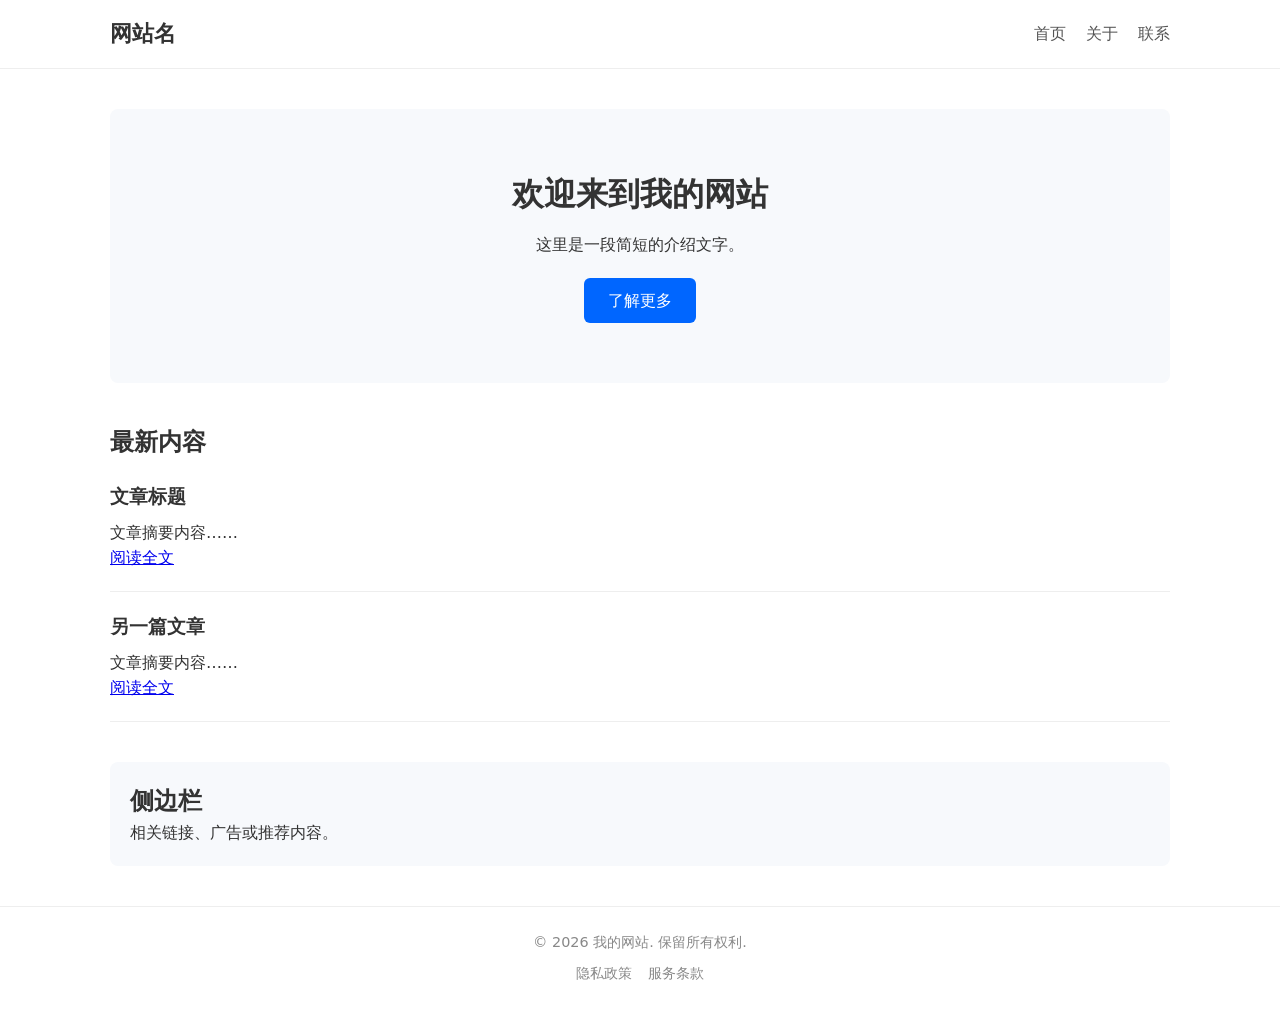
==== index.html @ 9888c888 "Frame Built" ====
<!DOCTYPE html>
<html lang="zh-CN">
<head>
  <meta charset="UTF-8">
  <meta name="viewport" content="width=device-width, initial-scale=1.0">
  <meta name="description" content="页面描述，利于 SEO">
  <title>页面标题</title>

  <link rel="icon" href="favicon.ico">
  <link rel="stylesheet" href="css/style.css">
</head>
<body>

  <!-- 页头 -->
  <header class="site-header">
    <div class="container">
      <a href="/" class="logo">网站名</a>

      <nav class="site-nav" aria-label="主导航">
        <ul>
          <li><a href="/">首页</a></li>
          <li><a href="/about.html">关于</a></li>
          <li><a href="/contact.html">联系</a></li>
        </ul>
      </nav>
    </div>
  </header>

  <!-- 主体内容 -->
  <main class="site-main">
    <div class="container">

      <section class="hero">
        <h1>欢迎来到我的网站</h1>
        <p>这里是一段简短的介绍文字。</p>
        <a href="/about.html" class="btn">了解更多</a>
      </section>

      <section class="content">
        <h2>最新内容</h2>

        <article class="post">
          <h3>文章标题</h3>
          <p>文章摘要内容……</p>
          <a href="/post.html">阅读全文</a>
        </article>

        <article class="post">
          <h3>另一篇文章</h3>
          <p>文章摘要内容……</p>
          <a href="/post.html">阅读全文</a>
        </article>
      </section>

      <aside class="sidebar">
        <h2>侧边栏</h2>
        <p>相关链接、广告或推荐内容。</p>
      </aside>

    </div>
  </main>

  <!-- 页脚 -->
  <footer class="site-footer">
    <div class="container">
      <p>&copy; 2026 我的网站. 保留所有权利.</p>
      <nav aria-label="页脚导航">
        <a href="/privacy.html">隐私政策</a>
        <a href="/terms.html">服务条款</a>
      </nav>
    </div>
  </footer>

  <script src="js/main.js" defer></script>
</body>
</html>
---- css/style.css ----
/* css/style.css */
*,
*::before,
*::after {
  box-sizing: border-box;
  margin: 0;
  padding: 0;
}

body {
  font-family: system-ui, -apple-system, "Segoe UI", "Microsoft YaHei", sans-serif;
  line-height: 1.6;
  color: #333;
  background: #fff;
}

.container {
  max-width: 1100px;
  margin: 0 auto;
  padding: 0 20px;
}

/* 页头 */
.site-header {
  border-bottom: 1px solid #eee;
  padding: 16px 0;
}

.site-header .container {
  display: flex;
  align-items: center;
  justify-content: space-between;
}

.logo {
  font-size: 1.4rem;
  font-weight: bold;
  text-decoration: none;
  color: #333;
}

.site-nav ul {
  display: flex;
  gap: 20px;
  list-style: none;
}

.site-nav a {
  text-decoration: none;
  color: #555;
}

.site-nav a:hover {
  color: #0066ff;
}

/* 主体 */
.site-main {
  padding: 40px 0;
}

.hero {
  text-align: center;
  padding: 60px 20px;
  background: #f7f9fc;
  border-radius: 8px;
  margin-bottom: 40px;
}

.hero h1 {
  font-size: 2rem;
  margin-bottom: 12px;
}

.btn {
  display: inline-block;
  margin-top: 20px;
  padding: 10px 24px;
  background: #0066ff;
  color: #fff;
  text-decoration: none;
  border-radius: 6px;
}

.btn:hover {
  background: #0052cc;
}

/* 内容区 */
.content {
  margin-bottom: 40px;
}

.post {
  padding: 20px 0;
  border-bottom: 1px solid #eee;
}

.post h3 {
  margin-bottom: 8px;
}

.sidebar {
  padding: 20px;
  background: #f7f9fc;
  border-radius: 8px;
}

/* 页脚 */
.site-footer {
  border-top: 1px solid #eee;
  padding: 24px 0;
  text-align: center;
  color: #888;
  font-size: 0.9rem;
}

.site-footer nav {
  margin-top: 8px;
  display: flex;
  justify-content: center;
  gap: 16px;
}

.site-footer a {
  color: #888;
  text-decoration: none;
}

@media (max-width: 768px) {
  .site-header .container {
    flex-direction: column;
    gap: 12px;
  }
}
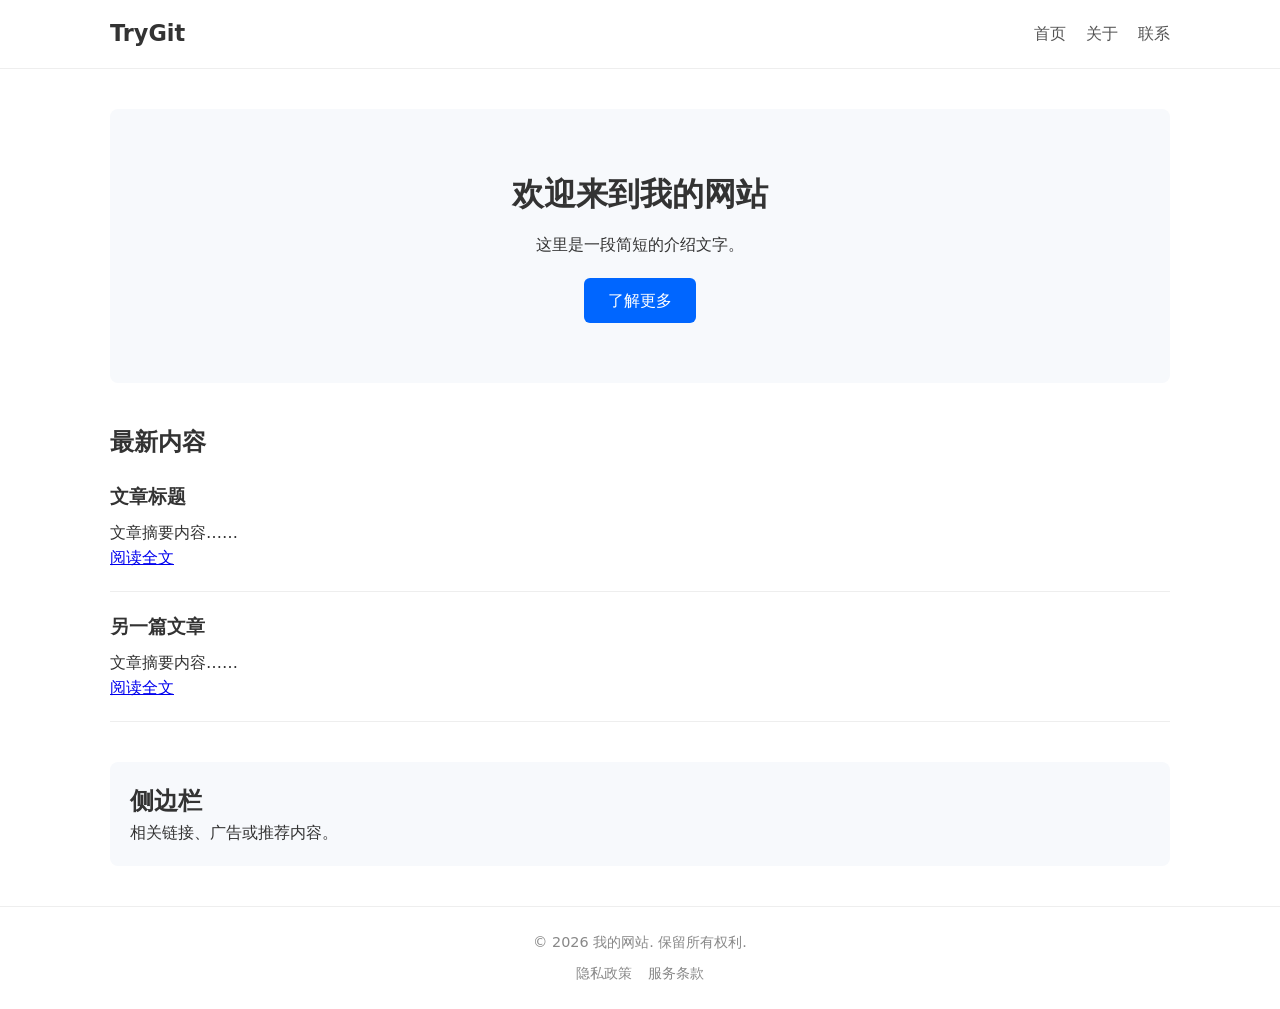
==== commit 62e639b0: "Fix: Replace the website name" ====
--- a/index.html
+++ b/index.html
@@ -4,7 +4,7 @@
   <meta charset="UTF-8">
   <meta name="viewport" content="width=device-width, initial-scale=1.0">
   <meta name="description" content="页面描述，利于 SEO">
-  <title>页面标题</title>
+  <title>TryGit</title>
 
   <link rel="icon" href="favicon.ico">
   <link rel="stylesheet" href="css/style.css">
@@ -14,7 +14,7 @@
   <!-- 页头 -->
   <header class="site-header">
     <div class="container">
-      <a href="/" class="logo">网站名</a>
+      <a href="/" class="logo">TryGit</a>
 
       <nav class="site-nav" aria-label="主导航">
         <ul>
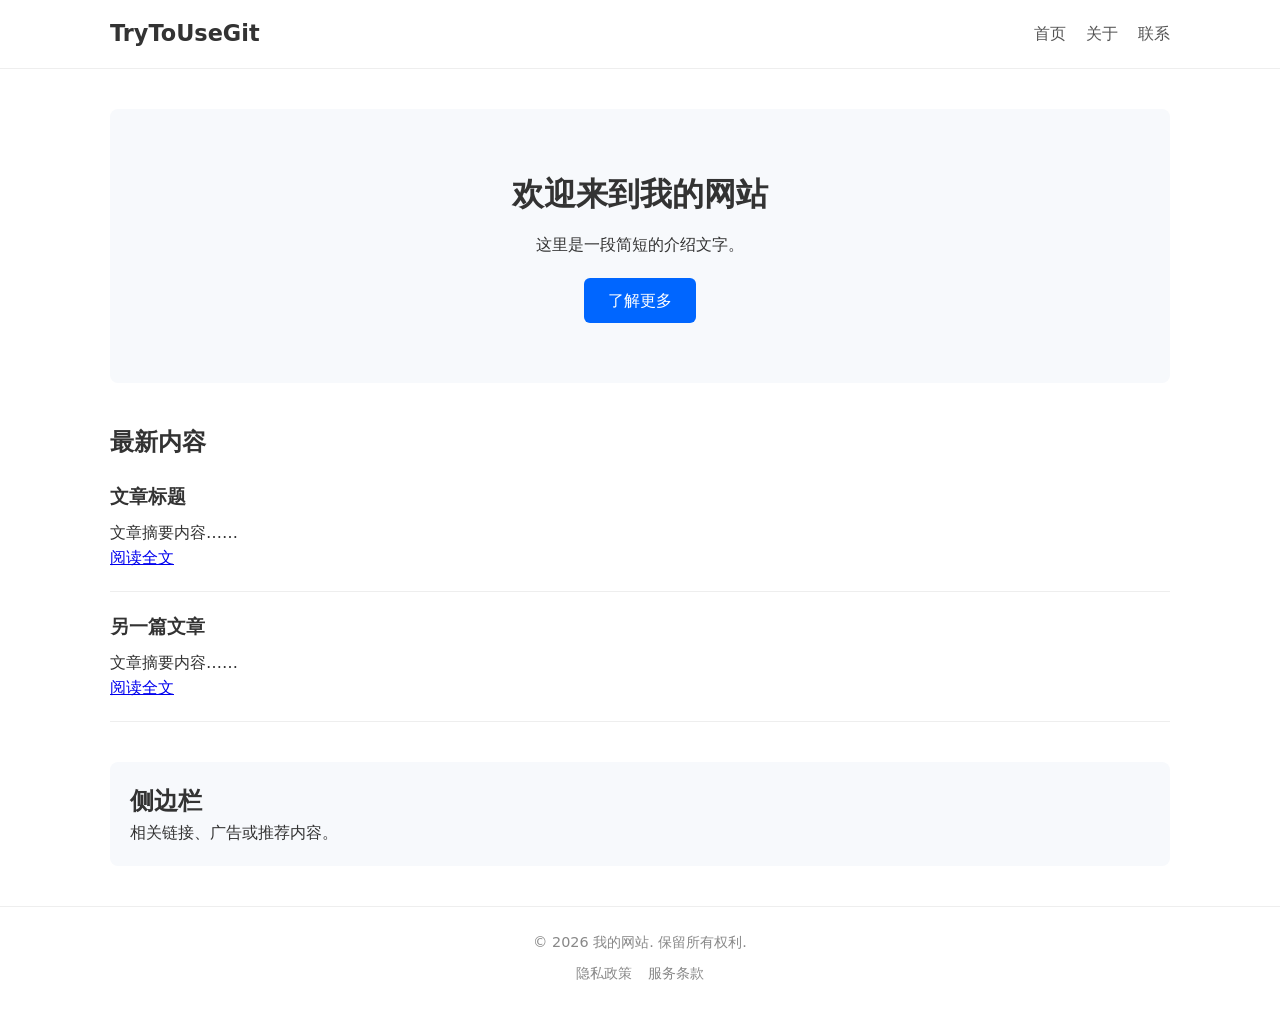
==== commit 1620b377: "Fix: A new website name(TryToUseGit)" ====
--- a/index.html
+++ b/index.html
@@ -4,7 +4,7 @@
   <meta charset="UTF-8">
   <meta name="viewport" content="width=device-width, initial-scale=1.0">
   <meta name="description" content="页面描述，利于 SEO">
-  <title>TryGit</title>
+  <title>TryToUseGit</title>
 
   <link rel="icon" href="favicon.ico">
   <link rel="stylesheet" href="css/style.css">
@@ -14,7 +14,7 @@
   <!-- 页头 -->
   <header class="site-header">
     <div class="container">
-      <a href="/" class="logo">TryGit</a>
+      <a href="/" class="logo">TryToUseGit</a>
 
       <nav class="site-nav" aria-label="主导航">
         <ul>
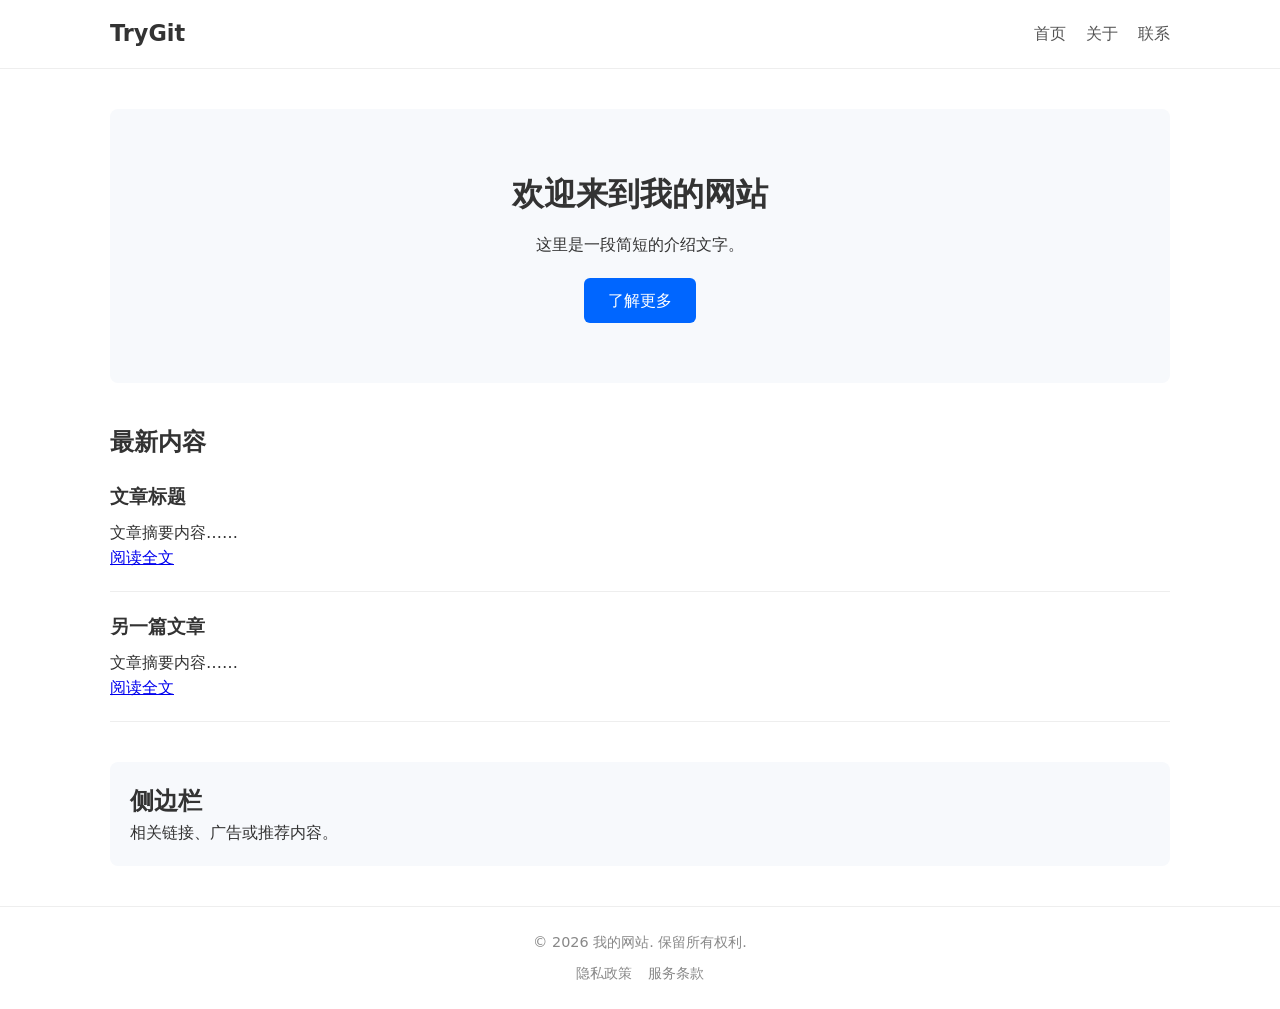
==== commit 12467d16: "Revert "Fix: A new website name(TryToUseGit)" This reverts commit 1620b37721744a0c9556efd670c4d9baf0" ====
--- a/index.html
+++ b/index.html
@@ -4,7 +4,7 @@
   <meta charset="UTF-8">
   <meta name="viewport" content="width=device-width, initial-scale=1.0">
   <meta name="description" content="页面描述，利于 SEO">
-  <title>TryToUseGit</title>
+  <title>TryGit</title>
 
   <link rel="icon" href="favicon.ico">
   <link rel="stylesheet" href="css/style.css">
@@ -14,7 +14,7 @@
   <!-- 页头 -->
   <header class="site-header">
     <div class="container">
-      <a href="/" class="logo">TryToUseGit</a>
+      <a href="/" class="logo">TryGit</a>
 
       <nav class="site-nav" aria-label="主导航">
         <ul>
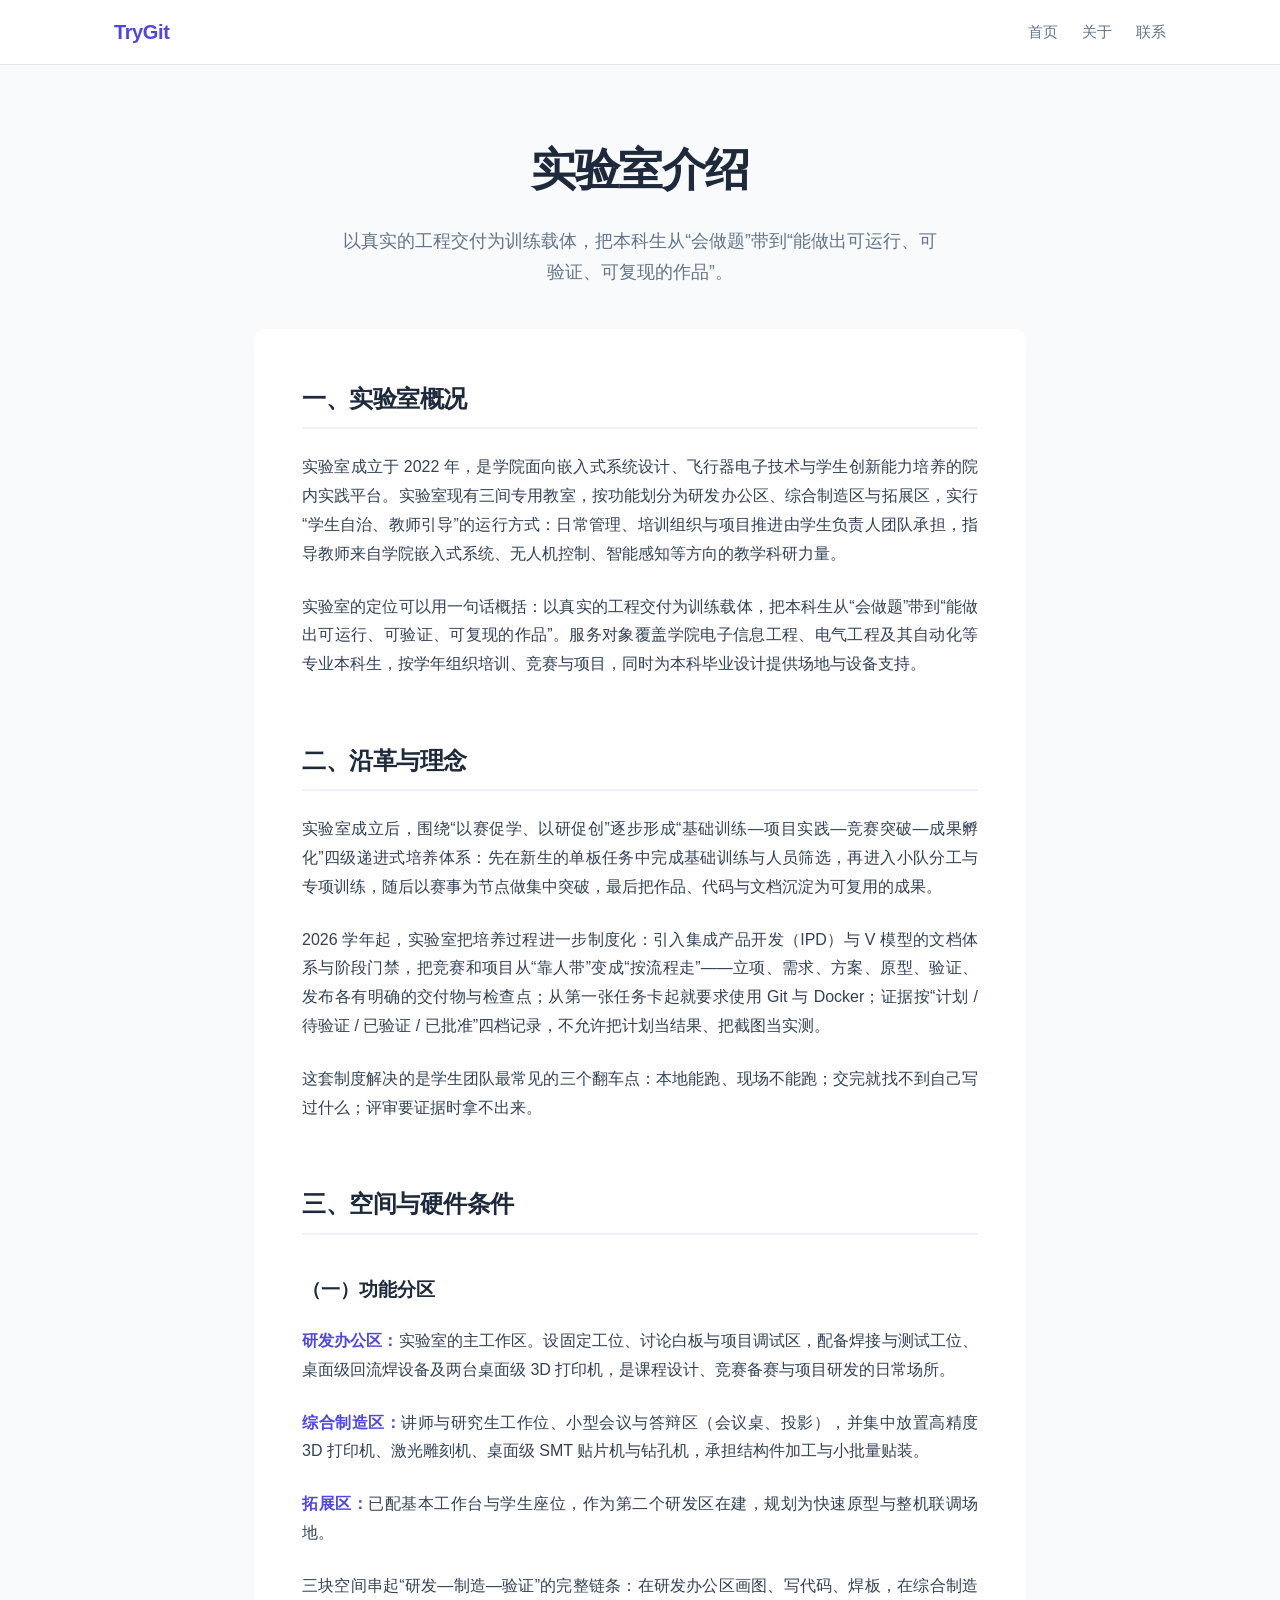
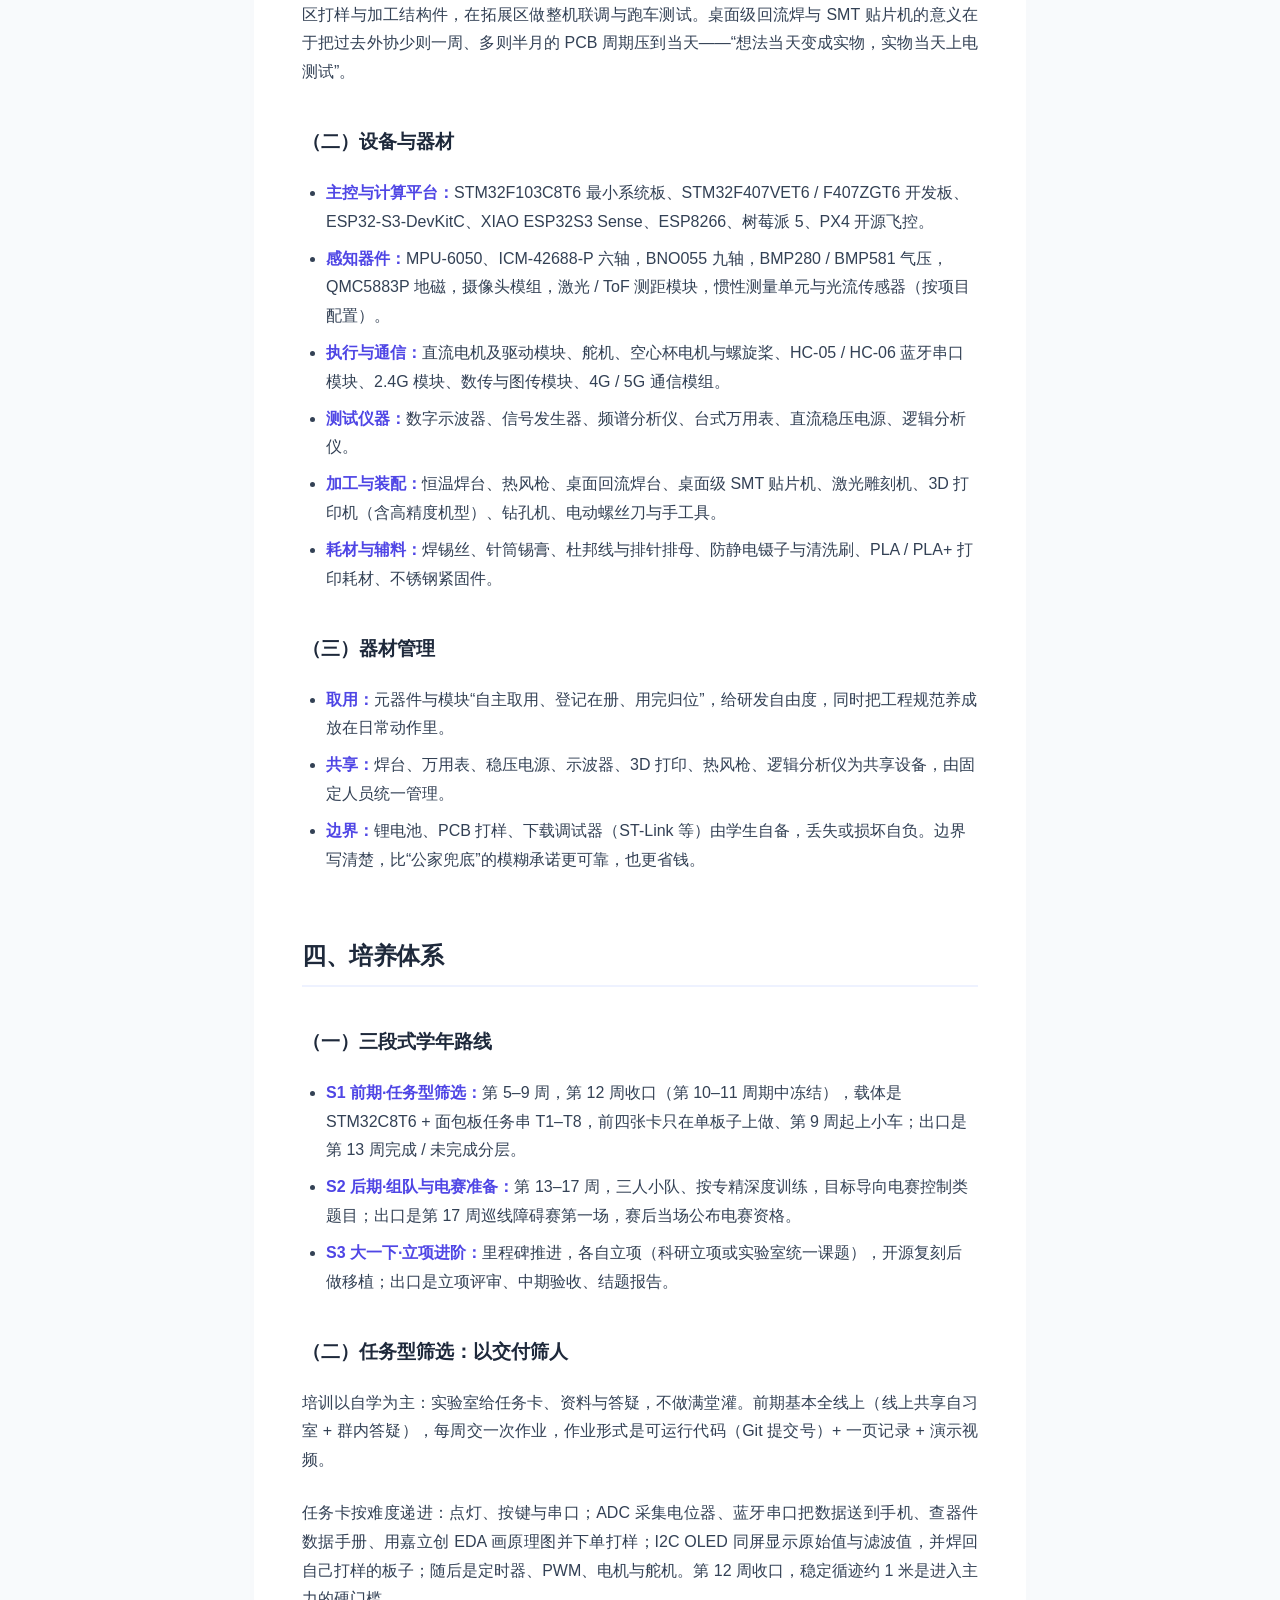
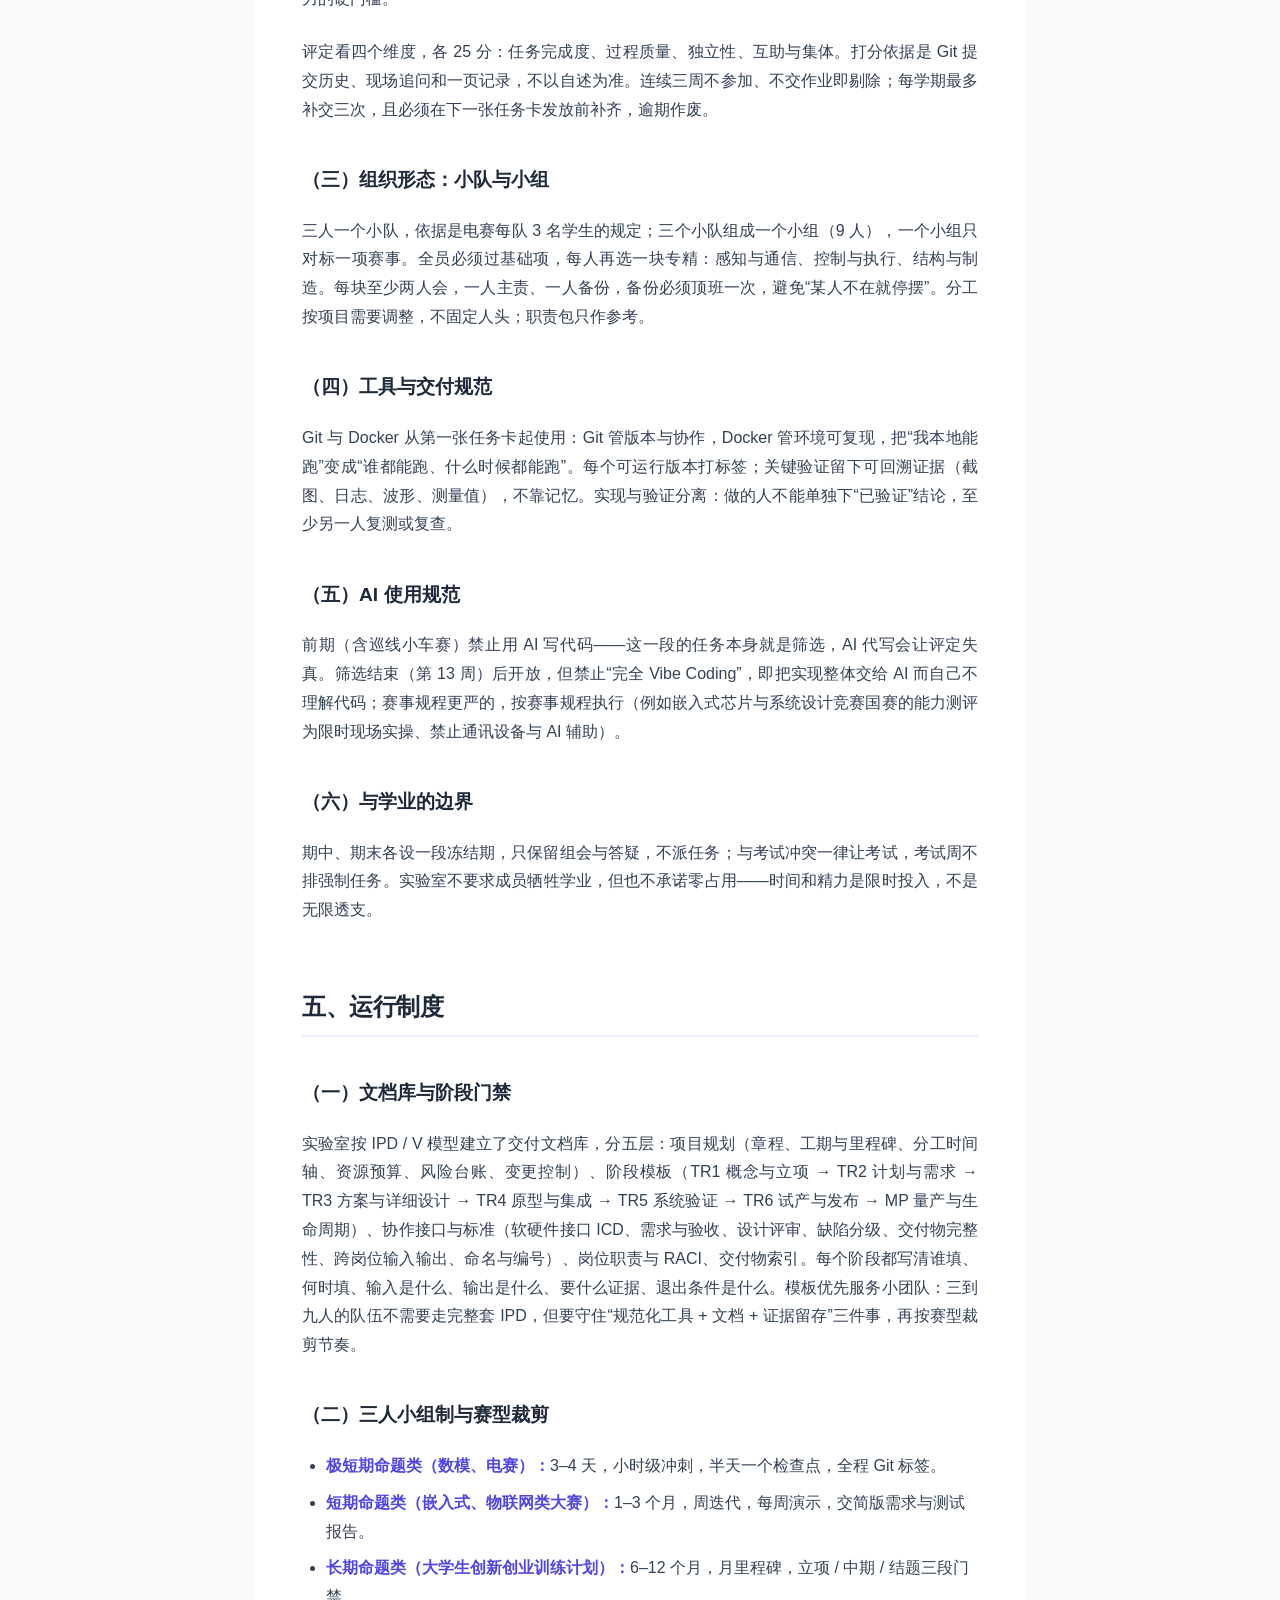
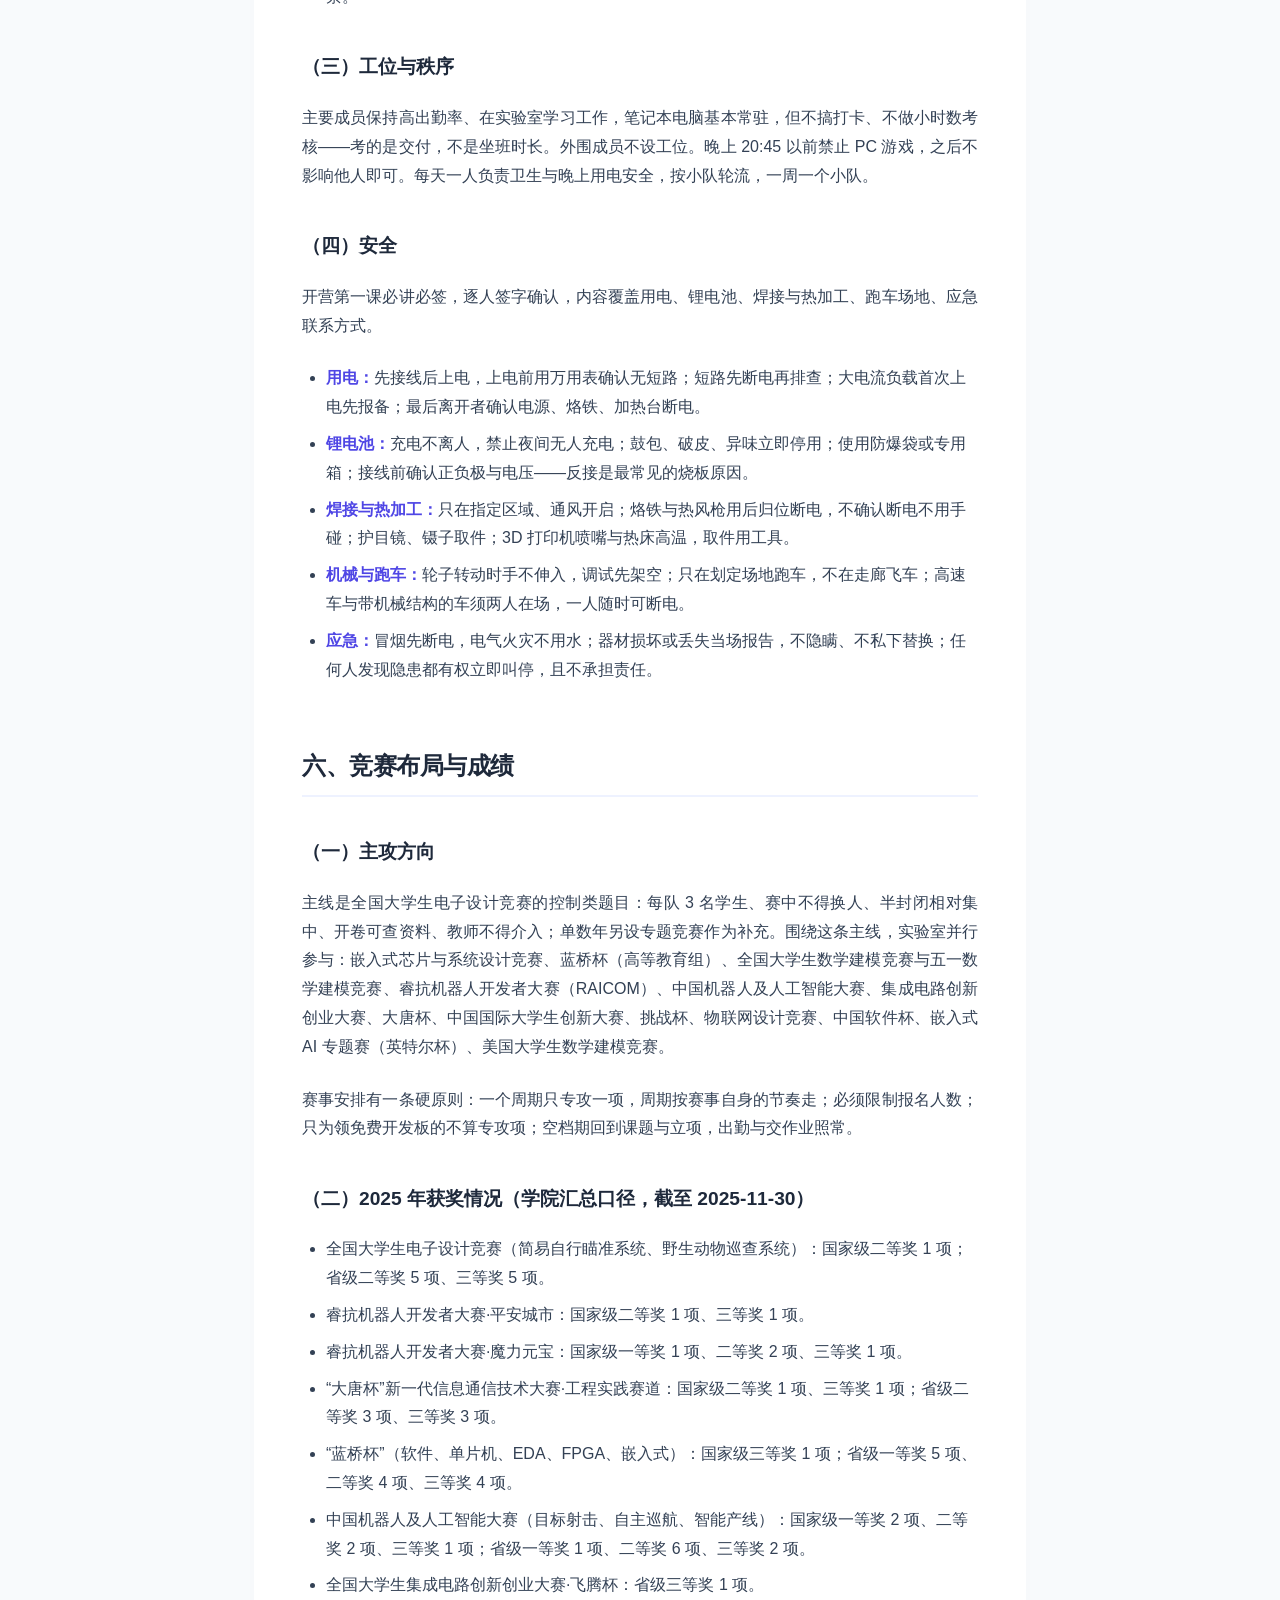
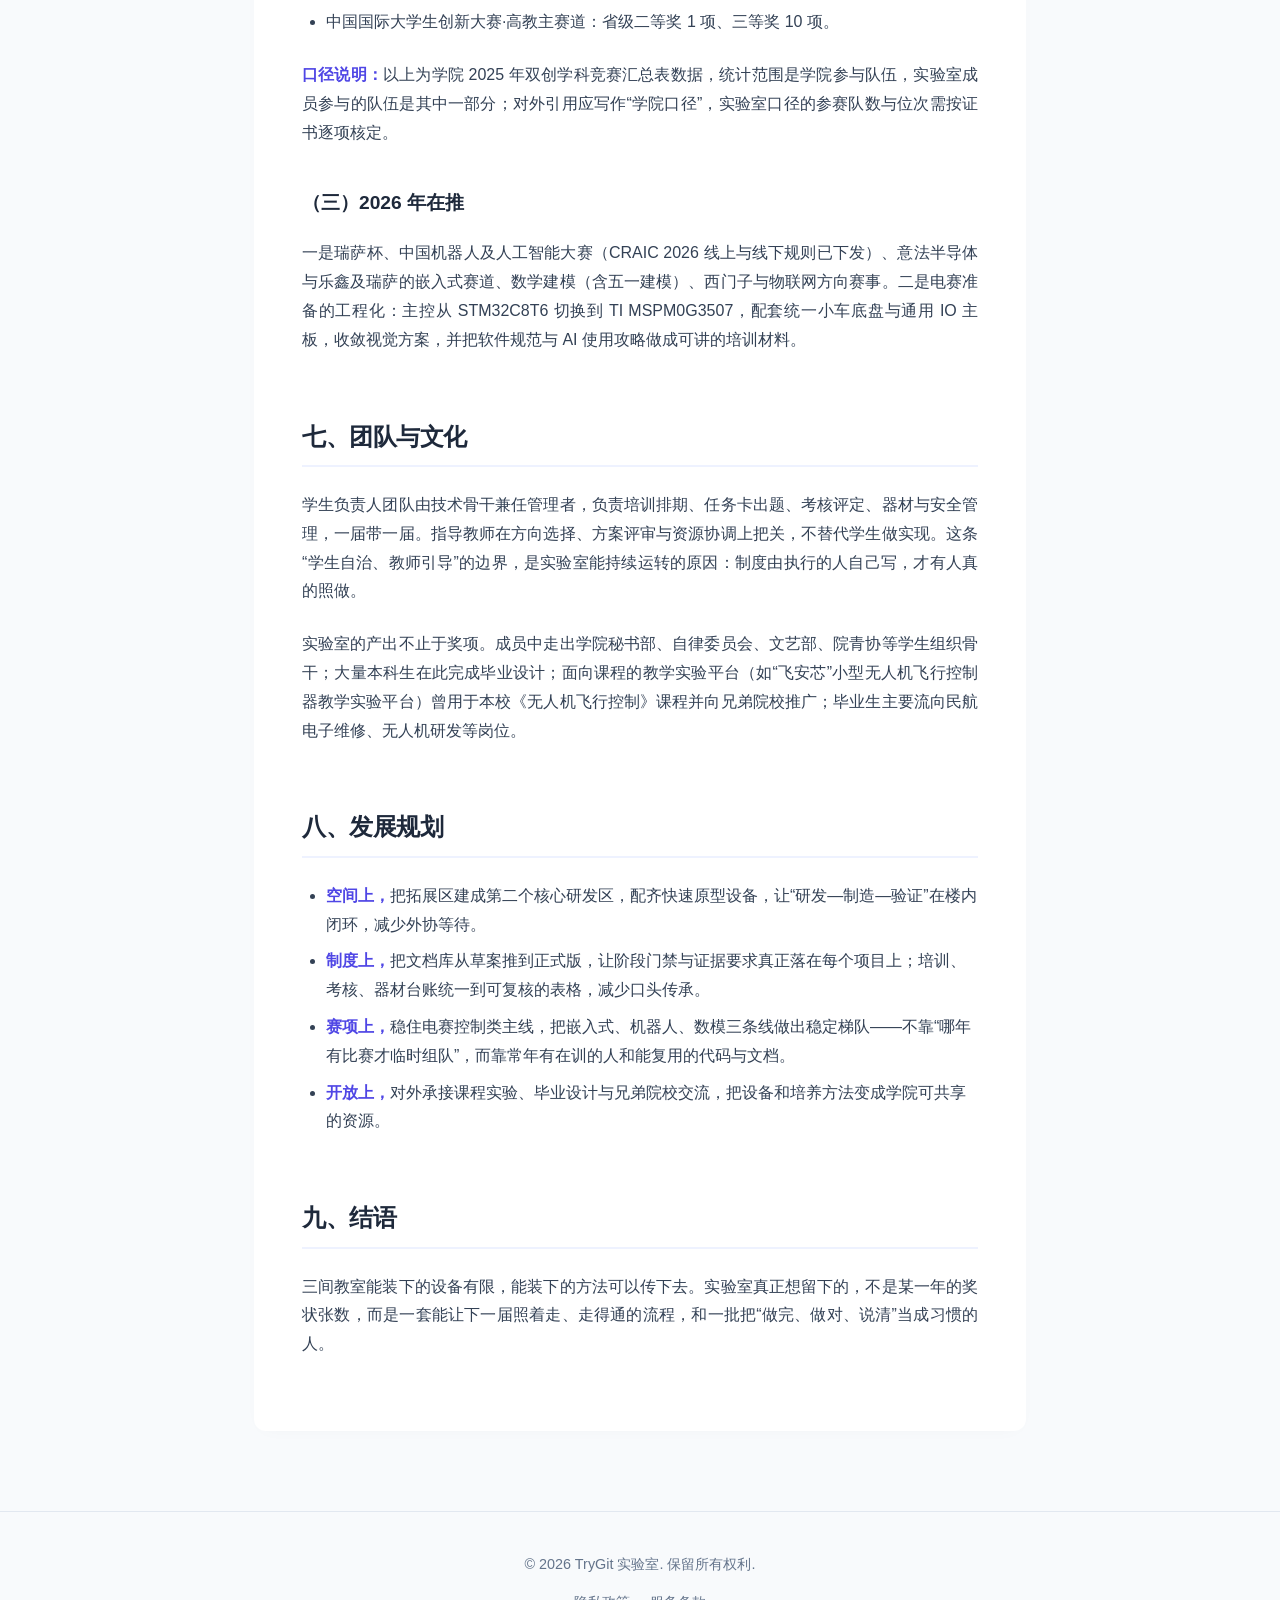
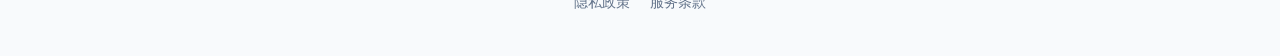
==== commit 927604ef: "Fix: Add instruction" ====
--- a/index.html
+++ b/index.html
@@ -3,9 +3,10 @@
 <head>
   <meta charset="UTF-8">
   <meta name="viewport" content="width=device-width, initial-scale=1.0">
-  <meta name="description" content="页面描述，利于 SEO">
-  <title>TryGit</title>
+  <meta name="description" content="TryGit 实验室介绍 - 嵌入式系统与飞行器电子技术实践平台">
+  <title>实验室介绍 - TryGit</title>
 
+  <!-- 引入外部样式表 -->
   <link rel="icon" href="favicon.ico">
   <link rel="stylesheet" href="css/style.css">
 </head>
@@ -15,7 +16,6 @@
   <header class="site-header">
     <div class="container">
       <a href="/" class="logo">TryGit</a>
-
       <nav class="site-nav" aria-label="主导航">
         <ul>
           <li><a href="/">首页</a></li>
@@ -27,50 +27,155 @@
   </header>
 
   <!-- 主体内容 -->
-  <main class="site-main">
+  <main>
+    <!-- 文章标题头 -->
+    <section class="hero">
+      <h1>实验室介绍</h1>
+      <p>以真实的工程交付为训练载体，把本科生从“会做题”带到“能做出可运行、可验证、可复现的作品”。</p>
+    </section>
+
+    <!-- 长文内容区 -->
     <div class="container">
+      <article class="article-content">
+        
+        <h2>一、实验室概况</h2>
+        <p>实验室成立于 2022 年，是学院面向嵌入式系统设计、飞行器电子技术与学生创新能力培养的院内实践平台。实验室现有三间专用教室，按功能划分为研发办公区、综合制造区与拓展区，实行“学生自治、教师引导”的运行方式：日常管理、培训组织与项目推进由学生负责人团队承担，指导教师来自学院嵌入式系统、无人机控制、智能感知等方向的教学科研力量。</p>
+        <p>实验室的定位可以用一句话概括：以真实的工程交付为训练载体，把本科生从“会做题”带到“能做出可运行、可验证、可复现的作品”。服务对象覆盖学院电子信息工程、电气工程及其自动化等专业本科生，按学年组织培训、竞赛与项目，同时为本科毕业设计提供场地与设备支持。</p>
 
-      <section class="hero">
-        <h1>欢迎来到我的网站</h1>
-        <p>这里是一段简短的介绍文字。</p>
-        <a href="/about.html" class="btn">了解更多</a>
-      </section>
+        <h2>二、沿革与理念</h2>
+        <p>实验室成立后，围绕“以赛促学、以研促创”逐步形成“基础训练—项目实践—竞赛突破—成果孵化”四级递进式培养体系：先在新生的单板任务中完成基础训练与人员筛选，再进入小队分工与专项训练，随后以赛事为节点做集中突破，最后把作品、代码与文档沉淀为可复用的成果。</p>
+        <p>2026 学年起，实验室把培养过程进一步制度化：引入集成产品开发（IPD）与 V 模型的文档体系与阶段门禁，把竞赛和项目从“靠人带”变成“按流程走”——立项、需求、方案、原型、验证、发布各有明确的交付物与检查点；从第一张任务卡起就要求使用 Git 与 Docker；证据按“计划 / 待验证 / 已验证 / 已批准”四档记录，不允许把计划当结果、把截图当实测。</p>
+        <p>这套制度解决的是学生团队最常见的三个翻车点：本地能跑、现场不能跑；交完就找不到自己写过什么；评审要证据时拿不出来。</p>
 
-      <section class="content">
-        <h2>最新内容</h2>
+        <h2>三、空间与硬件条件</h2>
+        
+        <h3>（一）功能分区</h3>
+        <p><strong>研发办公区：</strong>实验室的主工作区。设固定工位、讨论白板与项目调试区，配备焊接与测试工位、桌面级回流焊设备及两台桌面级 3D 打印机，是课程设计、竞赛备赛与项目研发的日常场所。</p>
+        <p><strong>综合制造区：</strong>讲师与研究生工作位、小型会议与答辩区（会议桌、投影），并集中放置高精度 3D 打印机、激光雕刻机、桌面级 SMT 贴片机与钻孔机，承担结构件加工与小批量贴装。</p>
+        <p><strong>拓展区：</strong>已配基本工作台与学生座位，作为第二个研发区在建，规划为快速原型与整机联调场地。</p>
+        <p>三块空间串起“研发—制造—验证”的完整链条：在研发办公区画图、写代码、焊板，在综合制造区打样与加工结构件，在拓展区做整机联调与跑车测试。桌面级回流焊与 SMT 贴片机的意义在于把过去外协少则一周、多则半月的 PCB 周期压到当天——“想法当天变成实物，实物当天上电测试”。</p>
 
-        <article class="post">
-          <h3>文章标题</h3>
-          <p>文章摘要内容……</p>
-          <a href="/post.html">阅读全文</a>
-        </article>
+        <h3>（二）设备与器材</h3>
+        <ul>
+          <li><strong>主控与计算平台：</strong>STM32F103C8T6 最小系统板、STM32F407VET6 / F407ZGT6 开发板、ESP32-S3-DevKitC、XIAO ESP32S3 Sense、ESP8266、树莓派 5、PX4 开源飞控。</li>
+          <li><strong>感知器件：</strong>MPU-6050、ICM-42688-P 六轴，BNO055 九轴，BMP280 / BMP581 气压，QMC5883P 地磁，摄像头模组，激光 / ToF 测距模块，惯性测量单元与光流传感器（按项目配置）。</li>
+          <li><strong>执行与通信：</strong>直流电机及驱动模块、舵机、空心杯电机与螺旋桨、HC-05 / HC-06 蓝牙串口模块、2.4G 模块、数传与图传模块、4G / 5G 通信模组。</li>
+          <li><strong>测试仪器：</strong>数字示波器、信号发生器、频谱分析仪、台式万用表、直流稳压电源、逻辑分析仪。</li>
+          <li><strong>加工与装配：</strong>恒温焊台、热风枪、桌面回流焊台、桌面级 SMT 贴片机、激光雕刻机、3D 打印机（含高精度机型）、钻孔机、电动螺丝刀与手工具。</li>
+          <li><strong>耗材与辅料：</strong>焊锡丝、针筒锡膏、杜邦线与排针排母、防静电镊子与清洗刷、PLA / PLA+ 打印耗材、不锈钢紧固件。</li>
+        </ul>
 
-        <article class="post">
-          <h3>另一篇文章</h3>
-          <p>文章摘要内容……</p>
-          <a href="/post.html">阅读全文</a>
-        </article>
-      </section>
+        <h3>（三）器材管理</h3>
+        <ul>
+          <li><strong>取用：</strong>元器件与模块“自主取用、登记在册、用完归位”，给研发自由度，同时把工程规范养成放在日常动作里。</li>
+          <li><strong>共享：</strong>焊台、万用表、稳压电源、示波器、3D 打印、热风枪、逻辑分析仪为共享设备，由固定人员统一管理。</li>
+          <li><strong>边界：</strong>锂电池、PCB 打样、下载调试器（ST-Link 等）由学生自备，丢失或损坏自负。边界写清楚，比“公家兜底”的模糊承诺更可靠，也更省钱。</li>
+        </ul>
 
-      <aside class="sidebar">
-        <h2>侧边栏</h2>
-        <p>相关链接、广告或推荐内容。</p>
-      </aside>
+        <h2>四、培养体系</h2>
+        
+        <h3>（一）三段式学年路线</h3>
+        <ul>
+          <li><strong>S1 前期·任务型筛选：</strong>第 5–9 周，第 12 周收口（第 10–11 周期中冻结），载体是 STM32C8T6 + 面包板任务串 T1–T8，前四张卡只在单板子上做、第 9 周起上小车；出口是第 13 周完成 / 未完成分层。</li>
+          <li><strong>S2 后期·组队与电赛准备：</strong>第 13–17 周，三人小队、按专精深度训练，目标导向电赛控制类题目；出口是第 17 周巡线障碍赛第一场，赛后当场公布电赛资格。</li>
+          <li><strong>S3 大一下·立项进阶：</strong>里程碑推进，各自立项（科研立项或实验室统一课题），开源复刻后做移植；出口是立项评审、中期验收、结题报告。</li>
+        </ul>
 
+        <h3>（二）任务型筛选：以交付筛人</h3>
+        <p>培训以自学为主：实验室给任务卡、资料与答疑，不做满堂灌。前期基本全线上（线上共享自习室 + 群内答疑），每周交一次作业，作业形式是可运行代码（Git 提交号）+ 一页记录 + 演示视频。</p>
+        <p>任务卡按难度递进：点灯、按键与串口；ADC 采集电位器、蓝牙串口把数据送到手机、查器件数据手册、用嘉立创 EDA 画原理图并下单打样；I2C OLED 同屏显示原始值与滤波值，并焊回自己打样的板子；随后是定时器、PWM、电机与舵机。第 12 周收口，稳定循迹约 1 米是进入主力的硬门槛。</p>
+        <p>评定看四个维度，各 25 分：任务完成度、过程质量、独立性、互助与集体。打分依据是 Git 提交历史、现场追问和一页记录，不以自述为准。连续三周不参加、不交作业即剔除；每学期最多补交三次，且必须在下一张任务卡发放前补齐，逾期作废。</p>
+
+        <h3>（三）组织形态：小队与小组</h3>
+        <p>三人一个小队，依据是电赛每队 3 名学生的规定；三个小队组成一个小组（9 人），一个小组只对标一项赛事。全员必须过基础项，每人再选一块专精：感知与通信、控制与执行、结构与制造。每块至少两人会，一人主责、一人备份，备份必须顶班一次，避免“某人不在就停摆”。分工按项目需要调整，不固定人头；职责包只作参考。</p>
+
+        <h3>（四）工具与交付规范</h3>
+        <p>Git 与 Docker 从第一张任务卡起使用：Git 管版本与协作，Docker 管环境可复现，把“我本地能跑”变成“谁都能跑、什么时候都能跑”。每个可运行版本打标签；关键验证留下可回溯证据（截图、日志、波形、测量值），不靠记忆。实现与验证分离：做的人不能单独下“已验证”结论，至少另一人复测或复查。</p>
+
+        <h3>（五）AI 使用规范</h3>
+        <p>前期（含巡线小车赛）禁止用 AI 写代码——这一段的任务本身就是筛选，AI 代写会让评定失真。筛选结束（第 13 周）后开放，但禁止“完全 Vibe Coding”，即把实现整体交给 AI 而自己不理解代码；赛事规程更严的，按赛事规程执行（例如嵌入式芯片与系统设计竞赛国赛的能力测评为限时现场实操、禁止通讯设备与 AI 辅助）。</p>
+
+        <h3>（六）与学业的边界</h3>
+        <p>期中、期末各设一段冻结期，只保留组会与答疑，不派任务；与考试冲突一律让考试，考试周不排强制任务。实验室不要求成员牺牲学业，但也不承诺零占用——时间和精力是限时投入，不是无限透支。</p>
+
+        <h2>五、运行制度</h2>
+        
+        <h3>（一）文档库与阶段门禁</h3>
+        <p>实验室按 IPD / V 模型建立了交付文档库，分五层：项目规划（章程、工期与里程碑、分工时间轴、资源预算、风险台账、变更控制）、阶段模板（TR1 概念与立项 → TR2 计划与需求 → TR3 方案与详细设计 → TR4 原型与集成 → TR5 系统验证 → TR6 试产与发布 → MP 量产与生命周期）、协作接口与标准（软硬件接口 ICD、需求与验收、设计评审、缺陷分级、交付物完整性、跨岗位输入输出、命名与编号）、岗位职责与 RACI、交付物索引。每个阶段都写清谁填、何时填、输入是什么、输出是什么、要什么证据、退出条件是什么。模板优先服务小团队：三到九人的队伍不需要走完整套 IPD，但要守住“规范化工具 + 文档 + 证据留存”三件事，再按赛型裁剪节奏。</p>
+
+        <h3>（二）三人小组制与赛型裁剪</h3>
+        <ul>
+          <li><strong>极短期命题类（数模、电赛）：</strong>3–4 天，小时级冲刺，半天一个检查点，全程 Git 标签。</li>
+          <li><strong>短期命题类（嵌入式、物联网类大赛）：</strong>1–3 个月，周迭代，每周演示，交简版需求与测试报告。</li>
+          <li><strong>长期命题类（大学生创新创业训练计划）：</strong>6–12 个月，月里程碑，立项 / 中期 / 结题三段门禁。</li>
+        </ul>
+
+        <h3>（三）工位与秩序</h3>
+        <p>主要成员保持高出勤率、在实验室学习工作，笔记本电脑基本常驻，但不搞打卡、不做小时数考核——考的是交付，不是坐班时长。外围成员不设工位。晚上 20:45 以前禁止 PC 游戏，之后不影响他人即可。每天一人负责卫生与晚上用电安全，按小队轮流，一周一个小队。</p>
+
+        <h3>（四）安全</h3>
+        <p>开营第一课必讲必签，逐人签字确认，内容覆盖用电、锂电池、焊接与热加工、跑车场地、应急联系方式。</p>
+        <ul>
+          <li><strong>用电：</strong>先接线后上电，上电前用万用表确认无短路；短路先断电再排查；大电流负载首次上电先报备；最后离开者确认电源、烙铁、加热台断电。</li>
+          <li><strong>锂电池：</strong>充电不离人，禁止夜间无人充电；鼓包、破皮、异味立即停用；使用防爆袋或专用箱；接线前确认正负极与电压——反接是最常见的烧板原因。</li>
+          <li><strong>焊接与热加工：</strong>只在指定区域、通风开启；烙铁与热风枪用后归位断电，不确认断电不用手碰；护目镜、镊子取件；3D 打印机喷嘴与热床高温，取件用工具。</li>
+          <li><strong>机械与跑车：</strong>轮子转动时手不伸入，调试先架空；只在划定场地跑车，不在走廊飞车；高速车与带机械结构的车须两人在场，一人随时可断电。</li>
+          <li><strong>应急：</strong>冒烟先断电，电气火灾不用水；器材损坏或丢失当场报告，不隐瞒、不私下替换；任何人发现隐患都有权立即叫停，且不承担责任。</li>
+        </ul>
+
+        <h2>六、竞赛布局与成绩</h2>
+        
+        <h3>（一）主攻方向</h3>
+        <p>主线是全国大学生电子设计竞赛的控制类题目：每队 3 名学生、赛中不得换人、半封闭相对集中、开卷可查资料、教师不得介入；单数年另设专题竞赛作为补充。围绕这条主线，实验室并行参与：嵌入式芯片与系统设计竞赛、蓝桥杯（高等教育组）、全国大学生数学建模竞赛与五一数学建模竞赛、睿抗机器人开发者大赛（RAICOM）、中国机器人及人工智能大赛、集成电路创新创业大赛、大唐杯、中国国际大学生创新大赛、挑战杯、物联网设计竞赛、中国软件杯、嵌入式 AI 专题赛（英特尔杯）、美国大学生数学建模竞赛。</p>
+        <p>赛事安排有一条硬原则：一个周期只专攻一项，周期按赛事自身的节奏走；必须限制报名人数；只为领免费开发板的不算专攻项；空档期回到课题与立项，出勤与交作业照常。</p>
+
+        <h3>（二）2025 年获奖情况（学院汇总口径，截至 2025-11-30）</h3>
+        <ul>
+          <li>全国大学生电子设计竞赛（简易自行瞄准系统、野生动物巡查系统）：国家级二等奖 1 项；省级二等奖 5 项、三等奖 5 项。</li>
+          <li>睿抗机器人开发者大赛·平安城市：国家级二等奖 1 项、三等奖 1 项。</li>
+          <li>睿抗机器人开发者大赛·魔力元宝：国家级一等奖 1 项、二等奖 2 项、三等奖 1 项。</li>
+          <li>“大唐杯”新一代信息通信技术大赛·工程实践赛道：国家级二等奖 1 项、三等奖 1 项；省级二等奖 3 项、三等奖 3 项。</li>
+          <li>“蓝桥杯”（软件、单片机、EDA、FPGA、嵌入式）：国家级三等奖 1 项；省级一等奖 5 项、二等奖 4 项、三等奖 4 项。</li>
+          <li>中国机器人及人工智能大赛（目标射击、自主巡航、智能产线）：国家级一等奖 2 项、二等奖 2 项、三等奖 1 项；省级一等奖 1 项、二等奖 6 项、三等奖 2 项。</li>
+          <li>全国大学生集成电路创新创业大赛·飞腾杯：省级三等奖 1 项。</li>
+          <li>中国国际大学生创新大赛·高教主赛道：省级二等奖 1 项、三等奖 10 项。</li>
+        </ul>
+        <p><strong>口径说明：</strong>以上为学院 2025 年双创学科竞赛汇总表数据，统计范围是学院参与队伍，实验室成员参与的队伍是其中一部分；对外引用应写作“学院口径”，实验室口径的参赛队数与位次需按证书逐项核定。</p>
+
+        <h3>（三）2026 年在推</h3>
+        <p>一是瑞萨杯、中国机器人及人工智能大赛（CRAIC 2026 线上与线下规则已下发）、意法半导体与乐鑫及瑞萨的嵌入式赛道、数学建模（含五一建模）、西门子与物联网方向赛事。二是电赛准备的工程化：主控从 STM32C8T6 切换到 TI MSPM0G3507，配套统一小车底盘与通用 IO 主板，收敛视觉方案，并把软件规范与 AI 使用攻略做成可讲的培训材料。</p>
+
+        <h2>七、团队与文化</h2>
+        <p>学生负责人团队由技术骨干兼任管理者，负责培训排期、任务卡出题、考核评定、器材与安全管理，一届带一届。指导教师在方向选择、方案评审与资源协调上把关，不替代学生做实现。这条“学生自治、教师引导”的边界，是实验室能持续运转的原因：制度由执行的人自己写，才有人真的照做。</p>
+        <p>实验室的产出不止于奖项。成员中走出学院秘书部、自律委员会、文艺部、院青协等学生组织骨干；大量本科生在此完成毕业设计；面向课程的教学实验平台（如“飞安芯”小型无人机飞行控制器教学实验平台）曾用于本校《无人机飞行控制》课程并向兄弟院校推广；毕业生主要流向民航电子维修、无人机研发等岗位。</p>
+
+        <h2>八、发展规划</h2>
+        <ul>
+          <li><strong>空间上，</strong>把拓展区建成第二个核心研发区，配齐快速原型设备，让“研发—制造—验证”在楼内闭环，减少外协等待。</li>
+          <li><strong>制度上，</strong>把文档库从草案推到正式版，让阶段门禁与证据要求真正落在每个项目上；培训、考核、器材台账统一到可复核的表格，减少口头传承。</li>
+          <li><strong>赛项上，</strong>稳住电赛控制类主线，把嵌入式、机器人、数模三条线做出稳定梯队——不靠“哪年有比赛才临时组队”，而靠常年有在训的人和能复用的代码与文档。</li>
+          <li><strong>开放上，</strong>对外承接课程实验、毕业设计与兄弟院校交流，把设备和培养方法变成学院可共享的资源。</li>
+        </ul>
+
+        <h2>九、结语</h2>
+        <p>三间教室能装下的设备有限，能装下的方法可以传下去。实验室真正想留下的，不是某一年的奖状张数，而是一套能让下一届照着走、走得通的流程，和一批把“做完、做对、说清”当成习惯的人。</p>
+
+      </article>
     </div>
   </main>
 
   <!-- 页脚 -->
   <footer class="site-footer">
     <div class="container">
-      <p>&copy; 2026 我的网站. 保留所有权利.</p>
-      <nav aria-label="页脚导航">
-        <a href="/privacy.html">隐私政策</a>
-        <a href="/terms.html">服务条款</a>
+      <p>&copy; 2026 TryGit 实验室. 保留所有权利.</p>
+      <nav aria-label="页脚导航" style="margin-top: 12px;">
+        <a href="/privacy.html" style="color: inherit; text-decoration: none; margin: 0 8px;">隐私政策</a>
+        <a href="/terms.html" style="color: inherit; text-decoration: none; margin: 0 8px;">服务条款</a>
       </nav>
     </div>
   </footer>
 
+  <!-- 引入外部 JS -->
   <script src="js/main.js" defer></script>
 </body>
 </html>
--- a/css/style.css
+++ b/css/style.css
@@ -1,135 +1,146 @@
-/* css/style.css */
-*,
-*::before,
-*::after {
-  box-sizing: border-box;
-  margin: 0;
-  padding: 0;
+/* 基础重置与变量 */
+:root {
+  --bg: #f8fafc;
+  --surface: #ffffff;
+  --text: #1e293b;
+  --muted: #64748b;
+  --border: #e2e8f0;
+  --primary: #4f46e5;
+  --primary-light: #eef2ff;
+  --radius: 12px;
+  --max-width: 820px; /* 限制阅读宽度，提升阅读体验 */
 }
 
+* { box-sizing: border-box; margin: 0; padding: 0; }
+
 body {
-  font-family: system-ui, -apple-system, "Segoe UI", "Microsoft YaHei", sans-serif;
-  line-height: 1.6;
-  color: #333;
-  background: #fff;
+  font-family: -apple-system, BlinkMacSystemFont, "PingFang SC", "Microsoft YaHei", sans-serif;
+  background: var(--bg);
+  color: var(--text);
+  line-height: 1.8;
+  font-size: 16px;
 }
 
 .container {
-  max-width: 1100px;
+  max-width: var(--max-width);
   margin: 0 auto;
-  padding: 0 20px;
+  padding: 0 24px;
 }
 
-/* 页头 */
+/* 顶部导航 */
 .site-header {
-  border-bottom: 1px solid #eee;
-  padding: 16px 0;
+  background: var(--surface);
+  border-bottom: 1px solid var(--border);
+  position: sticky;
+  top: 0;
+  z-index: 10;
 }
-
 .site-header .container {
+  max-width: 1100px;
   display: flex;
   align-items: center;
   justify-content: space-between;
+  height: 64px;
+}
+.logo {
+  font-size: 1.25rem;
+  font-weight: 800;
+  color: var(--primary);
+  text-decoration: none;
+  letter-spacing: -0.02em;
+}
+.site-nav ul {
+  display: flex;
+  gap: 24px;
+  list-style: none;
+}
+.site-nav a {
+  text-decoration: none;
+  color: var(--muted);
+  font-size: 0.95rem;
+  transition: color 0.2s;
+}
+.site-nav a:hover { color: var(--text); }
+
+/* 头部大标题区 */
+.hero {
+  text-align: center;
+  padding: 64px 20px 40px;
+}
+.hero h1 {
+  font-size: clamp(2rem, 4vw, 2.8rem);
+  font-weight: 800;
+  letter-spacing: -0.03em;
+  color: var(--text);
+  margin-bottom: 16px;
+}
+.hero p {
+  color: var(--muted);
+  font-size: 1.1rem;
+  max-width: 600px;
+  margin: 0 auto;
 }
 
-.logo {
-  font-size: 1.4rem;
-  font-weight: bold;
-  text-decoration: none;
-  color: #333;
+/* 文章主体样式 */
+.article-content {
+  background: var(--surface);
+  padding: 48px;
+  border-radius: var(--radius);
+  box-shadow: 0 4px 20px -10px rgba(0,0,0,0.05);
+  margin-bottom: 80px;
 }
 
-.site-nav ul {
-  display: flex;
-  gap: 20px;
-  list-style: none;
+/* 段落与文字 */
+.article-content p {
+  margin-bottom: 1.5em;
+  color: #334155;
+  text-align: justify;
 }
 
-.site-nav a {
-  text-decoration: none;
-  color: #555;
+/* 标题层级 */
+.article-content h2 {
+  font-size: 1.5rem;
+  color: var(--text);
+  margin: 2.5em 0 1em;
+  padding-bottom: 0.3em;
+  border-bottom: 2px solid var(--primary-light);
+  font-weight: 700;
+  letter-spacing: -0.02em;
+}
+.article-content h2:first-child { margin-top: 0; }
+
+.article-content h3 {
+  font-size: 1.2rem;
+  color: var(--text);
+  margin: 2em 0 1em;
+  font-weight: 600;
 }
 
-.site-nav a:hover {
-  color: #0066ff;
+/* 列表样式 */
+.article-content ul {
+  margin: 0 0 1.5em 1.5em;
+  color: #334155;
+}
+.article-content li {
+  margin-bottom: 0.5em;
 }
 
-/* 主体 */
-.site-main {
-  padding: 40px 0;
+/* 强调 */
+strong {
+  color: var(--primary);
+  font-weight: 600;
 }
 
-.hero {
+/* 底部 */
+.site-footer {
   text-align: center;
-  padding: 60px 20px;
-  background: #f7f9fc;
-  border-radius: 8px;
-  margin-bottom: 40px;
+  padding: 40px 20px;
+  color: var(--muted);
+  font-size: 0.9rem;
+  border-top: 1px solid var(--border);
 }
 
-.hero h1 {
-  font-size: 2rem;
-  margin-bottom: 12px;
-}
-
-.btn {
-  display: inline-block;
-  margin-top: 20px;
-  padding: 10px 24px;
-  background: #0066ff;
-  color: #fff;
-  text-decoration: none;
-  border-radius: 6px;
-}
-
-.btn:hover {
-  background: #0052cc;
-}
-
-/* 内容区 */
-.content {
-  margin-bottom: 40px;
-}
-
-.post {
-  padding: 20px 0;
-  border-bottom: 1px solid #eee;
-}
-
-.post h3 {
-  margin-bottom: 8px;
-}
-
-.sidebar {
-  padding: 20px;
-  background: #f7f9fc;
-  border-radius: 8px;
-}
-
-/* 页脚 */
-.site-footer {
-  border-top: 1px solid #eee;
-  padding: 24px 0;
-  text-align: center;
-  color: #888;
-  font-size: 0.9rem;
-}
-
-.site-footer nav {
-  margin-top: 8px;
-  display: flex;
-  justify-content: center;
-  gap: 16px;
-}
-
-.site-footer a {
-  color: #888;
-  text-decoration: none;
-}
-
-@media (max-width: 768px) {
-  .site-header .container {
-    flex-direction: column;
-    gap: 12px;
-  }
+@media (max-width: 640px) {
+  .article-content { padding: 24px; }
+  .hero { padding: 40px 20px 24px; }
 }
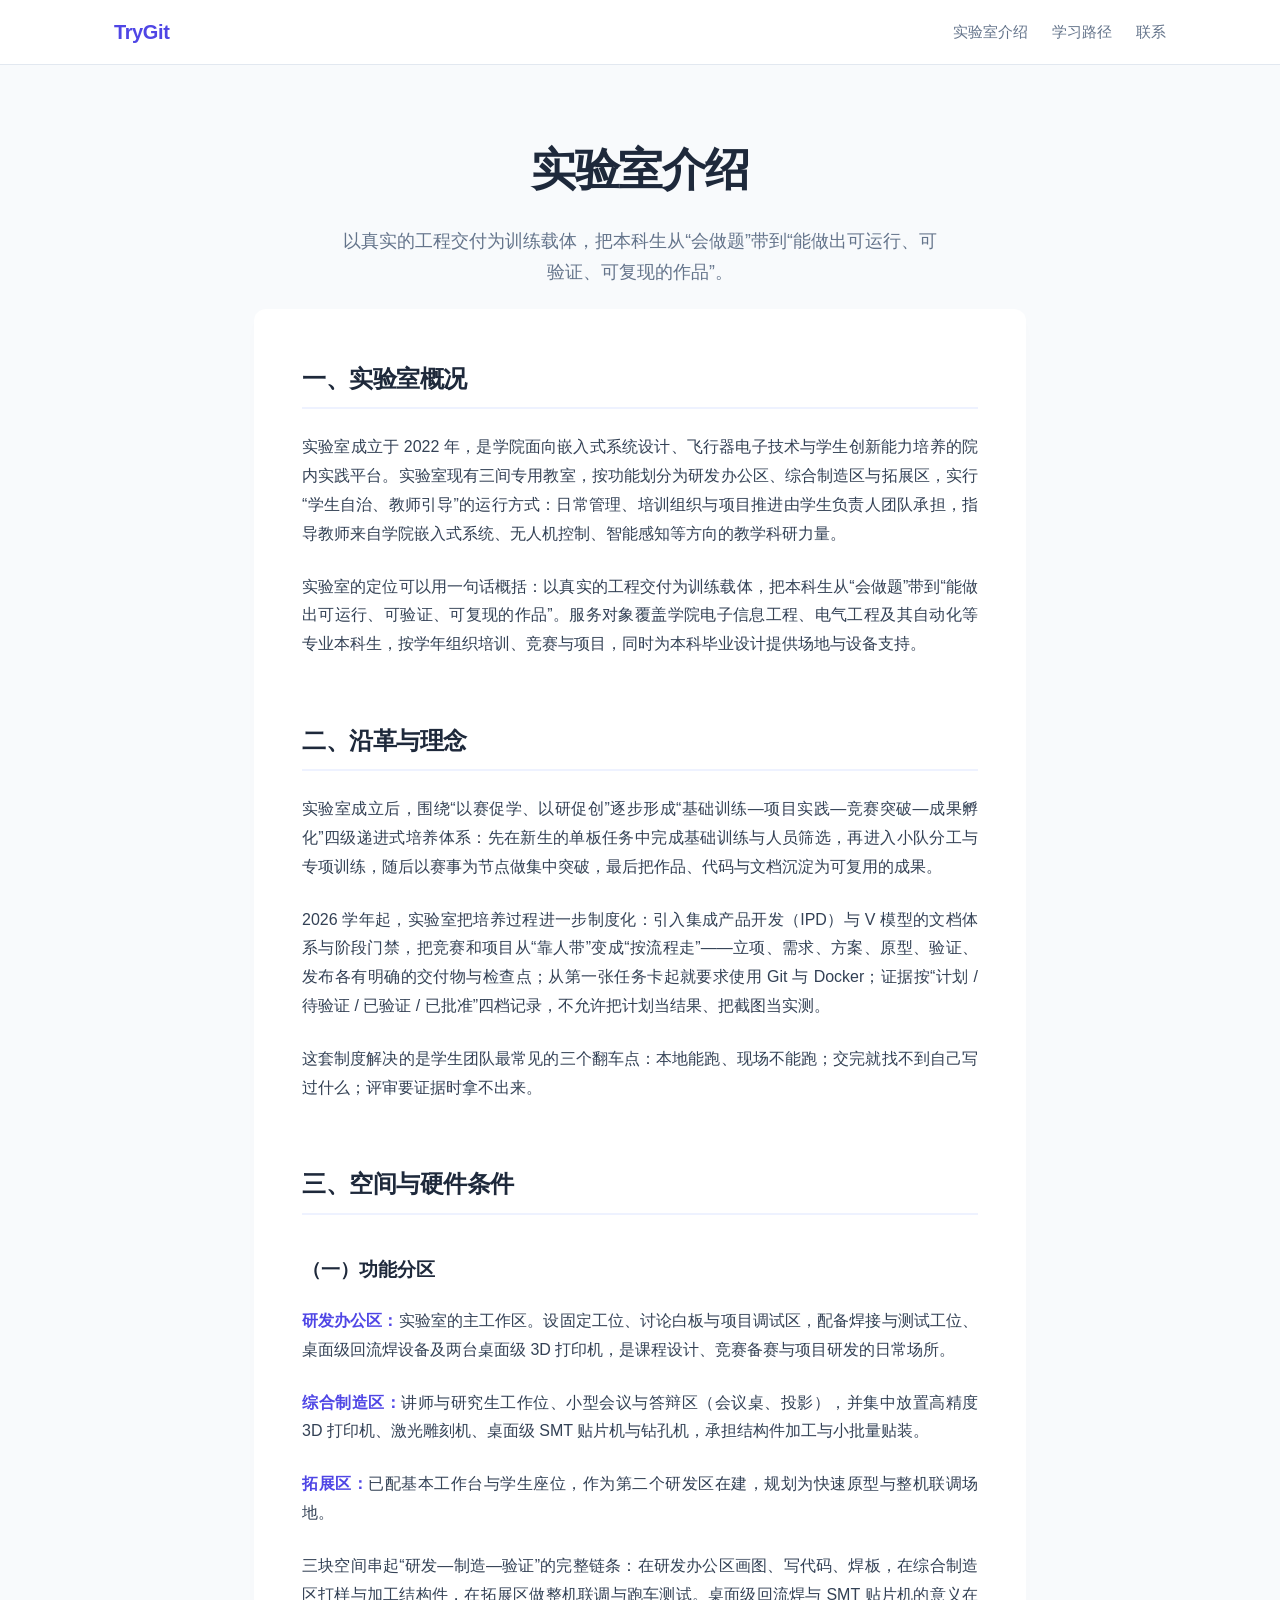
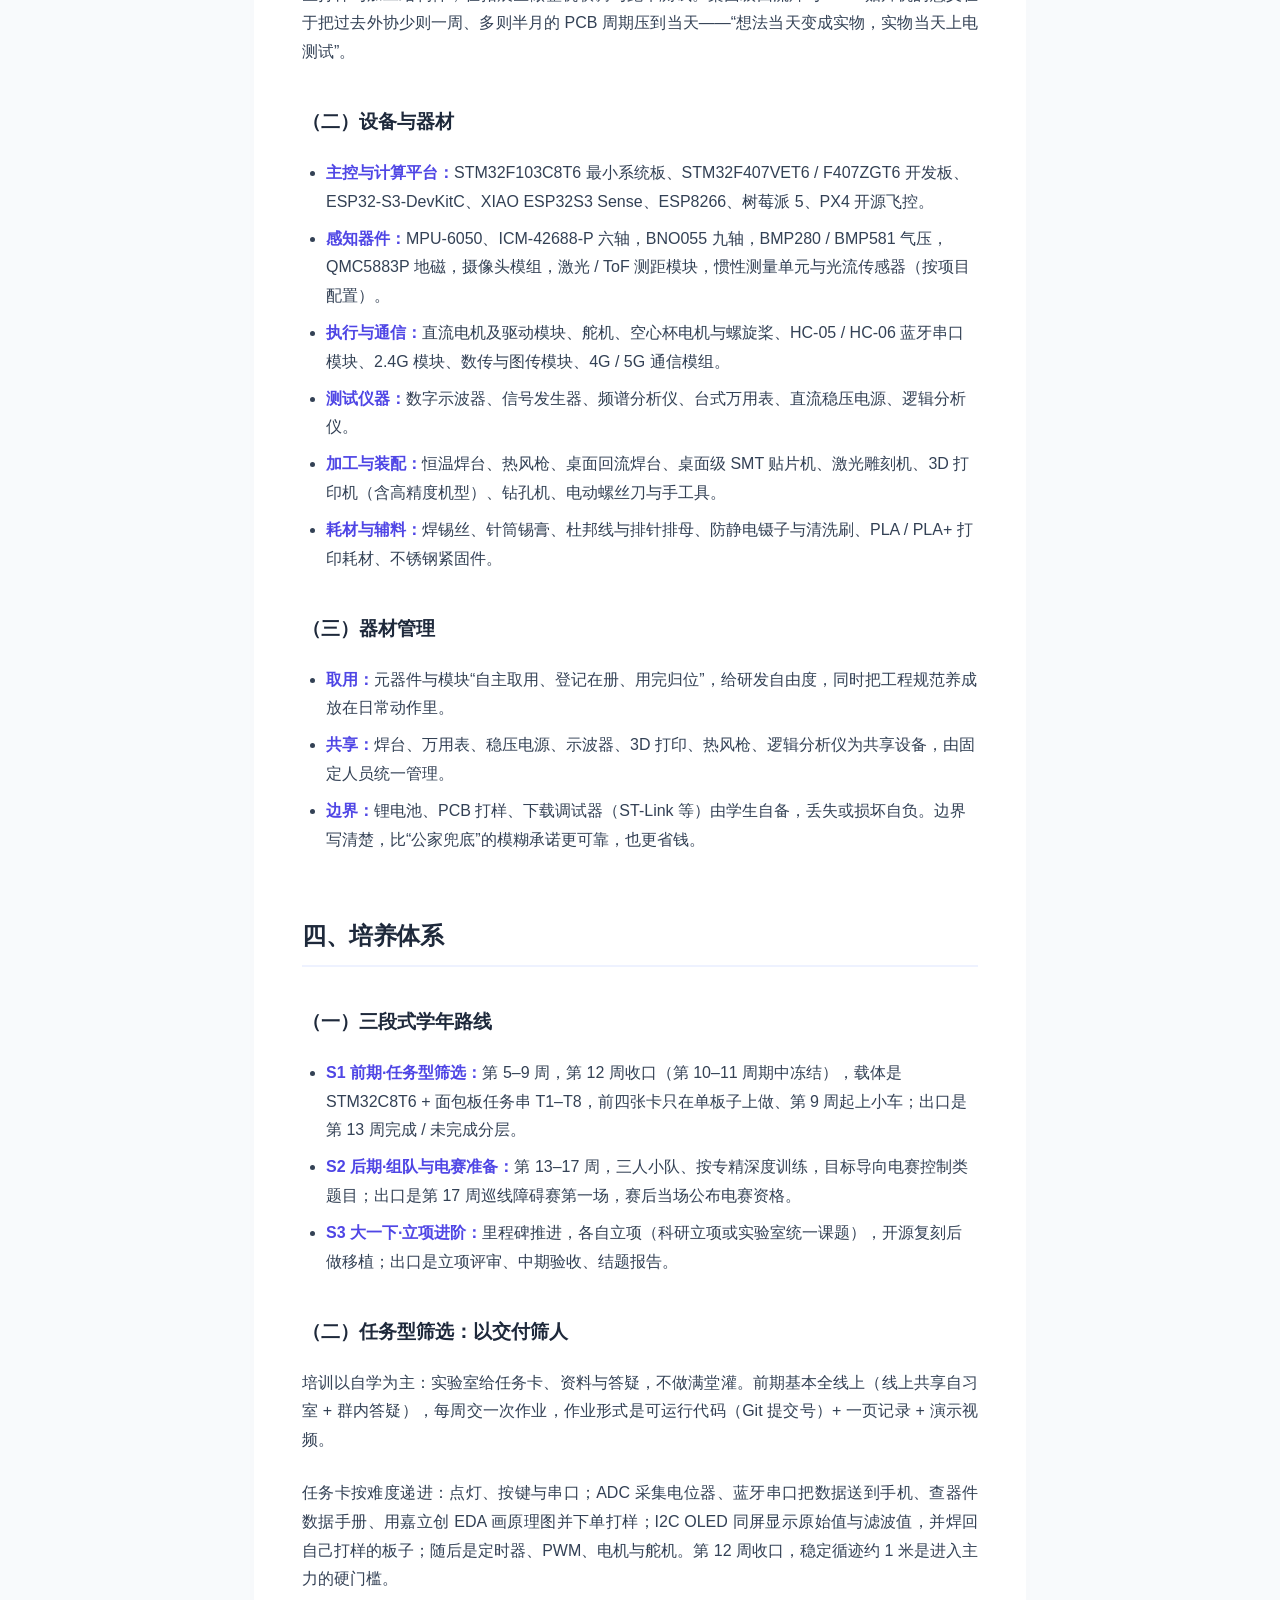
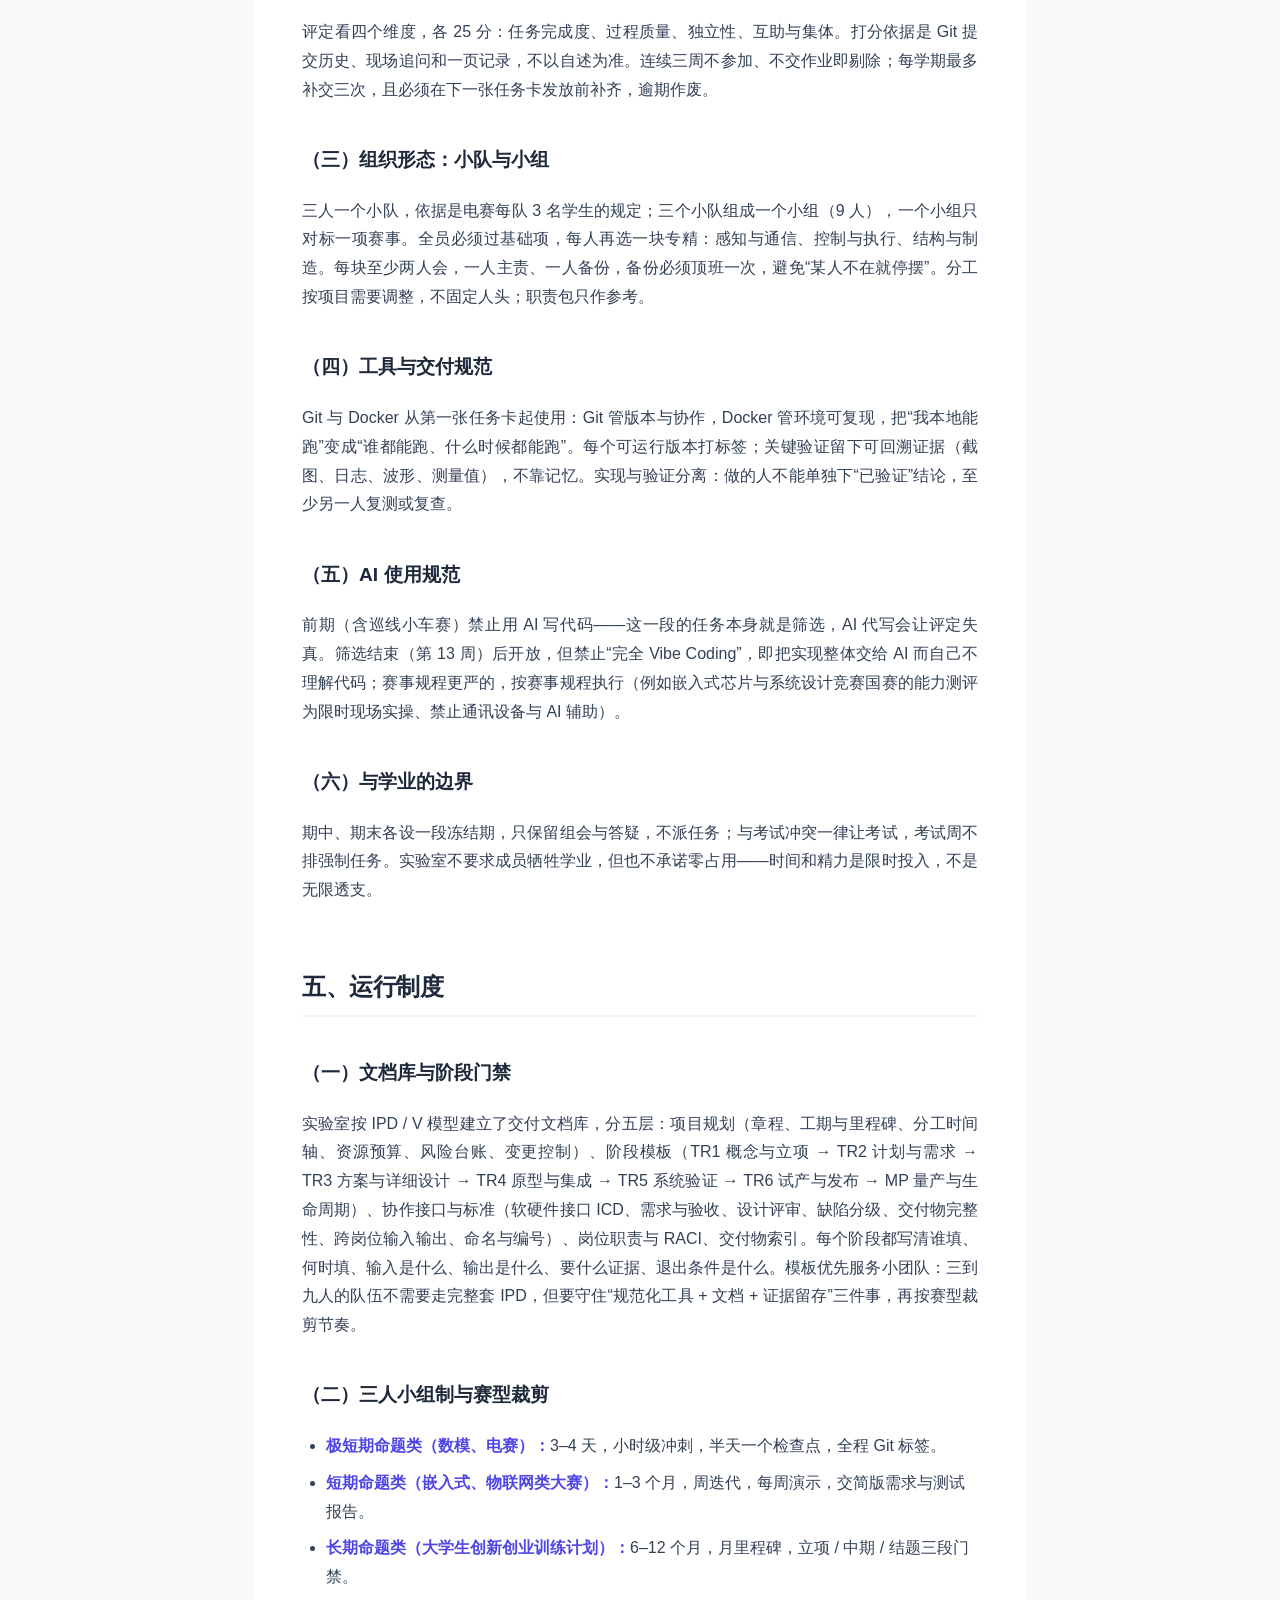
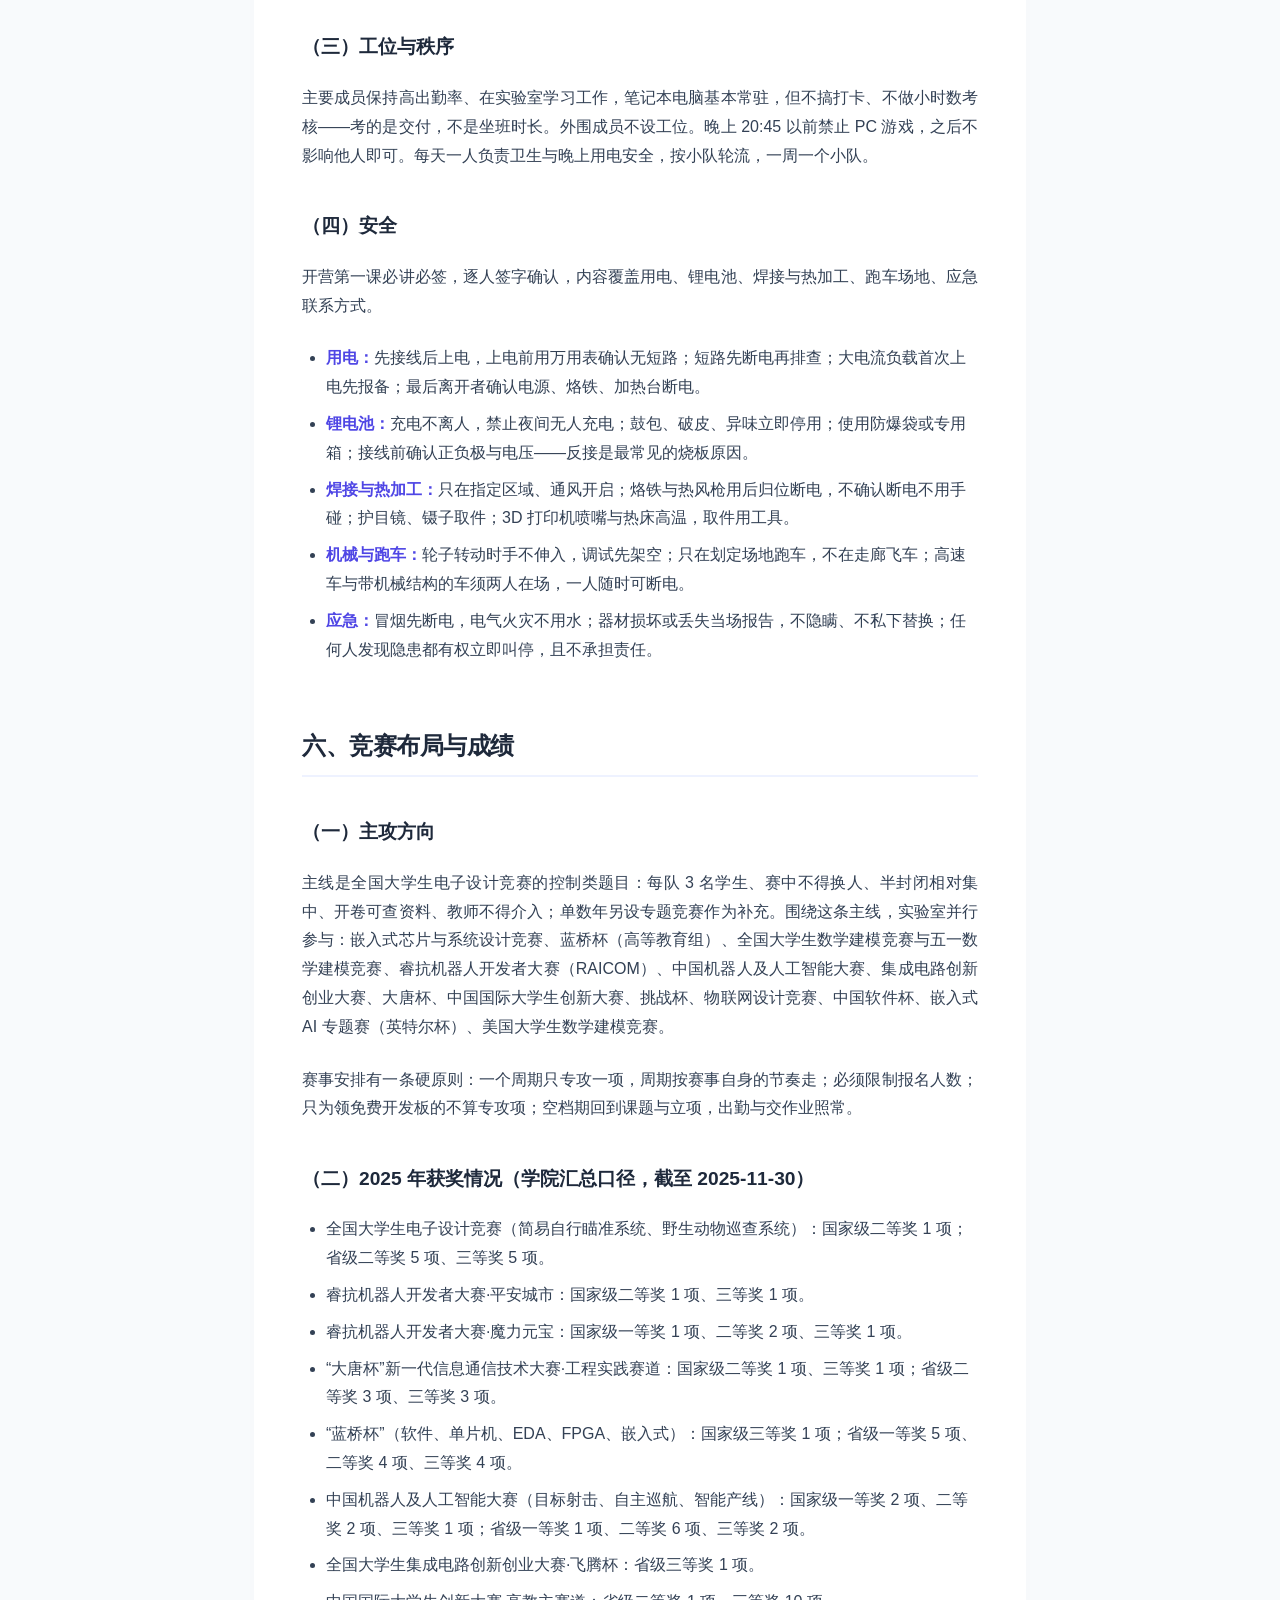
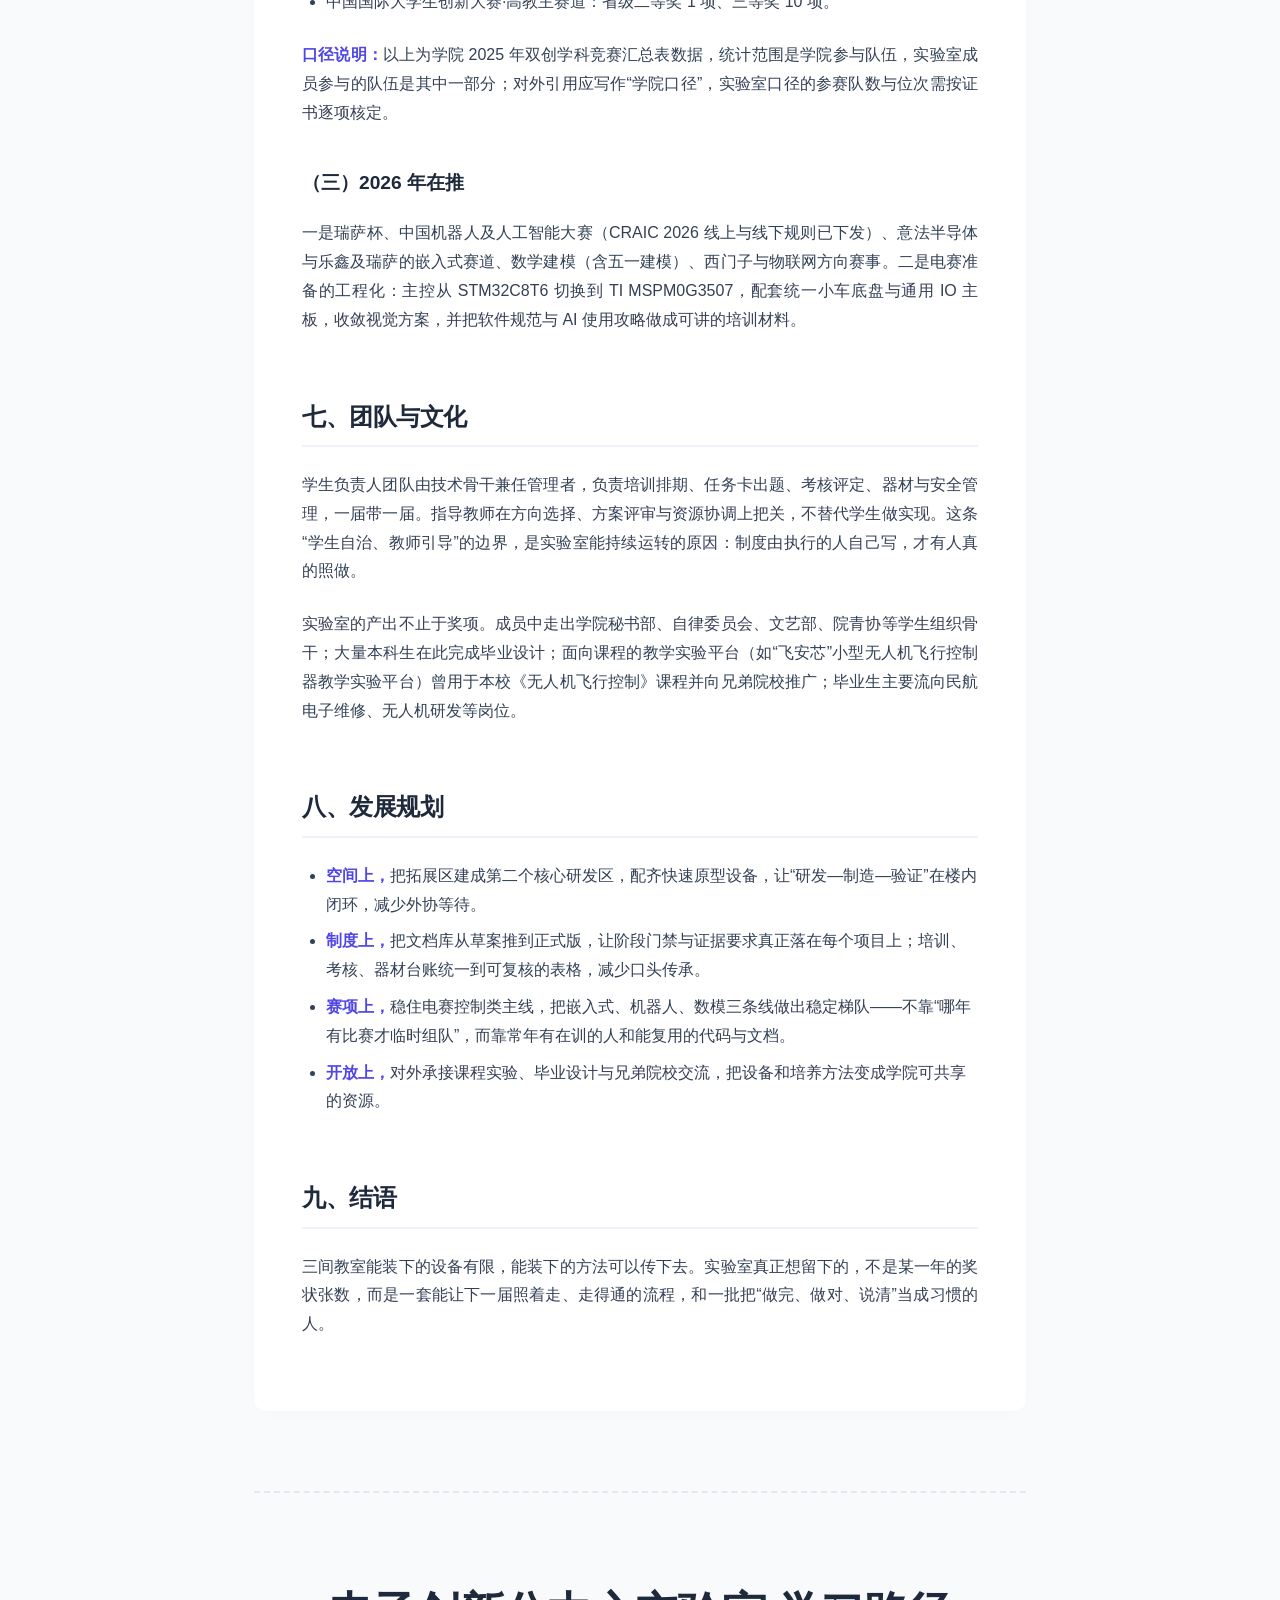
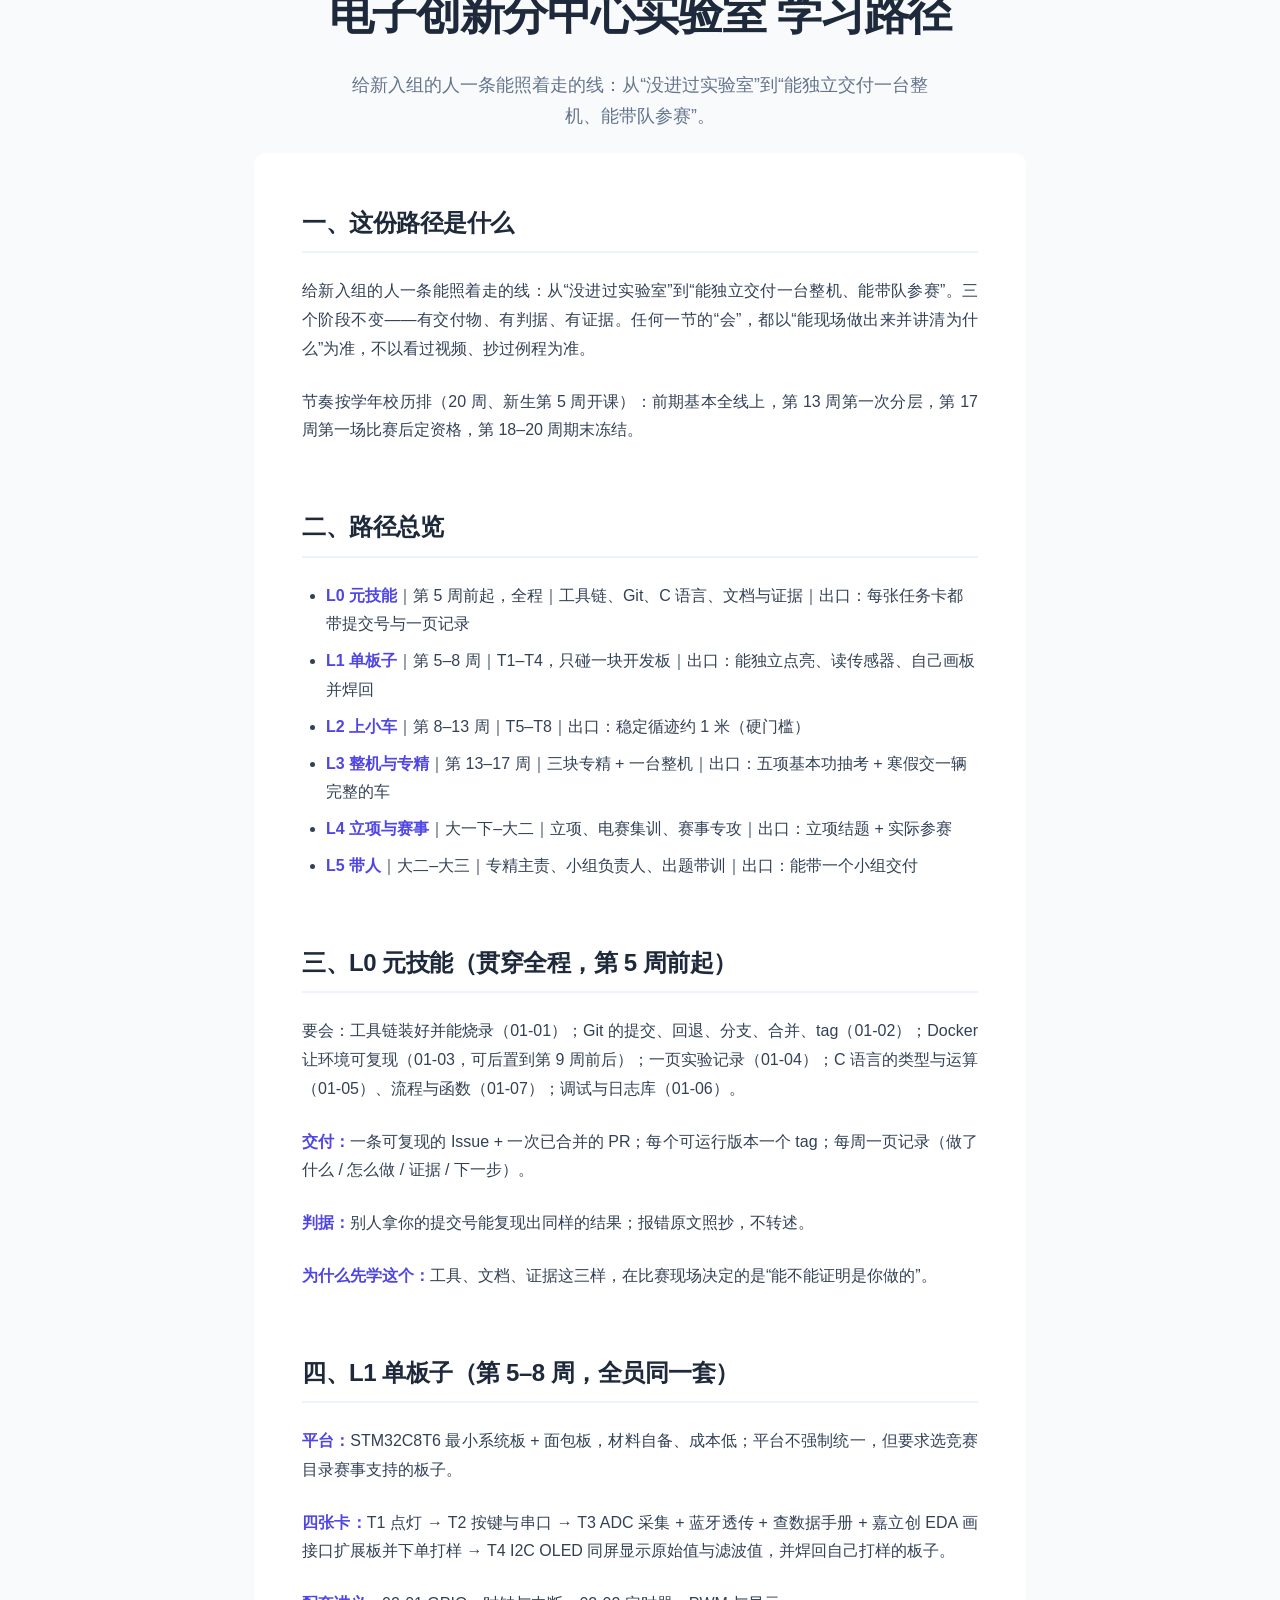
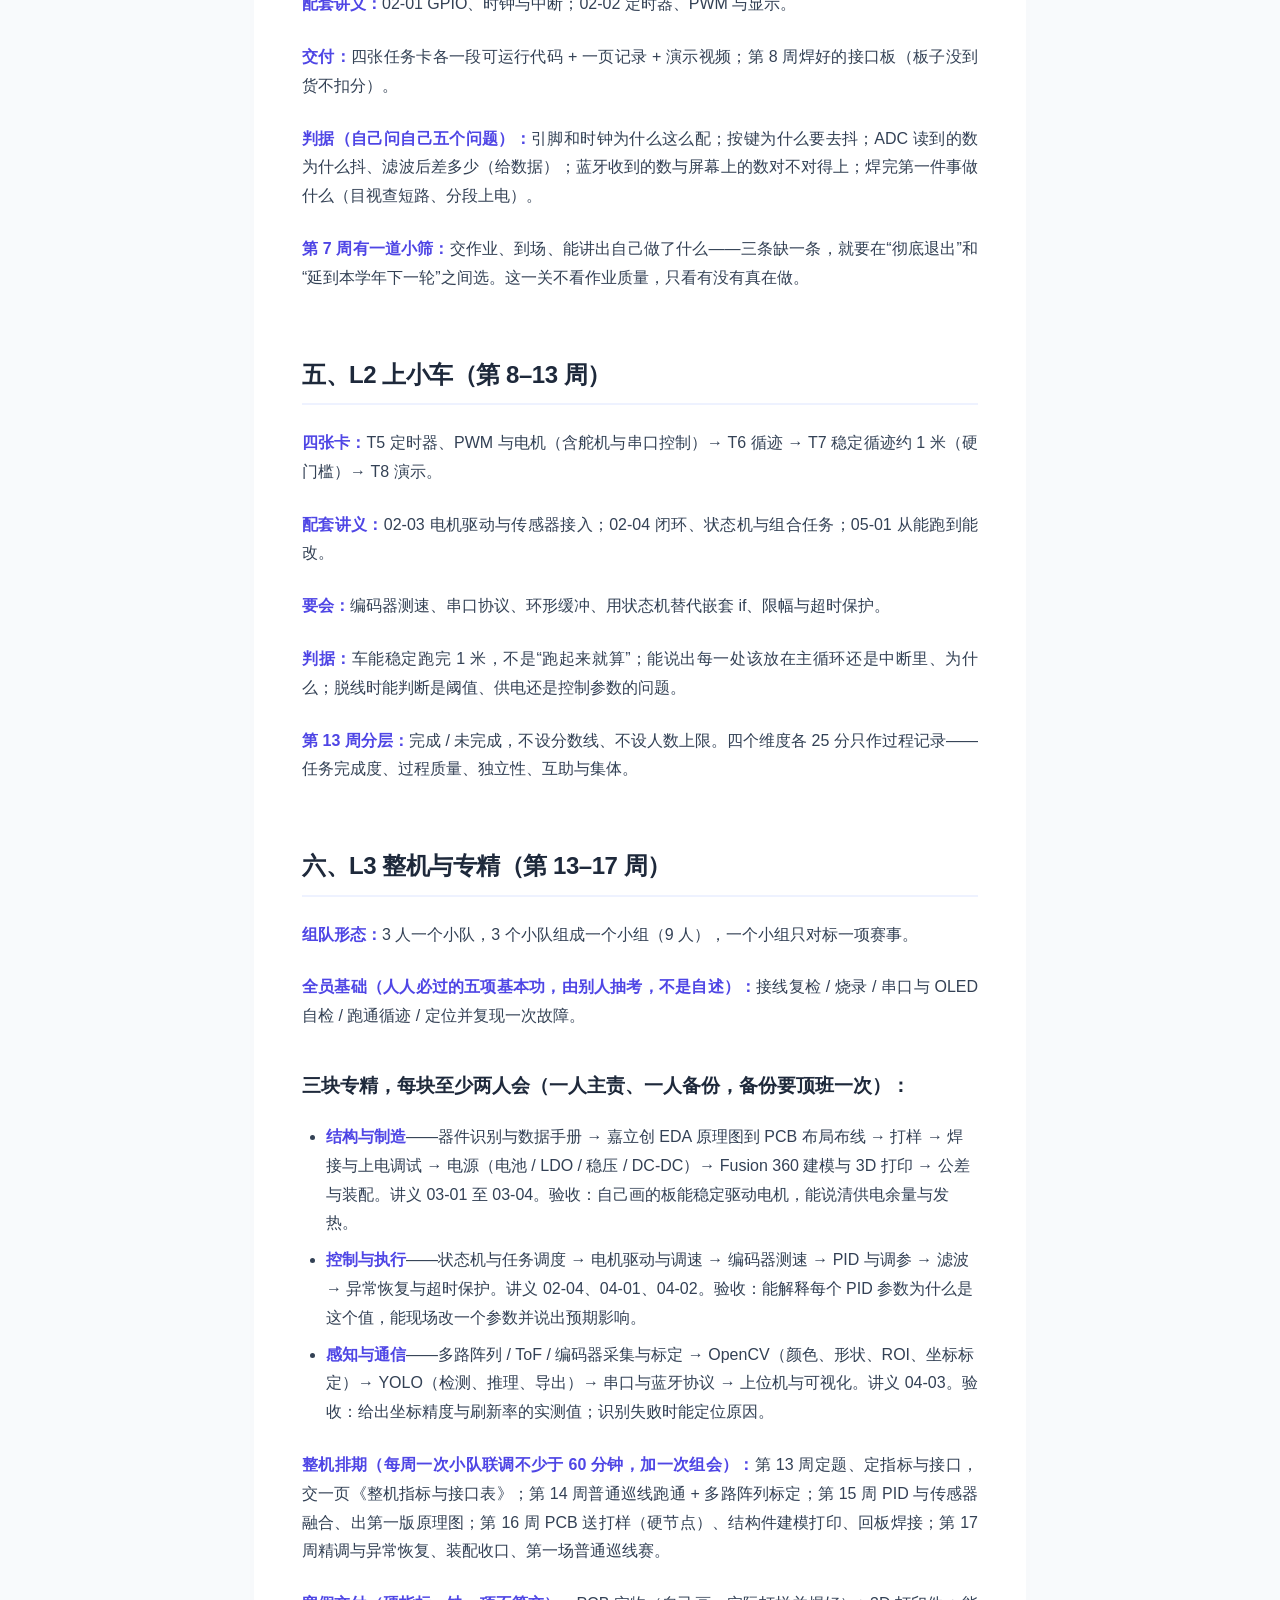
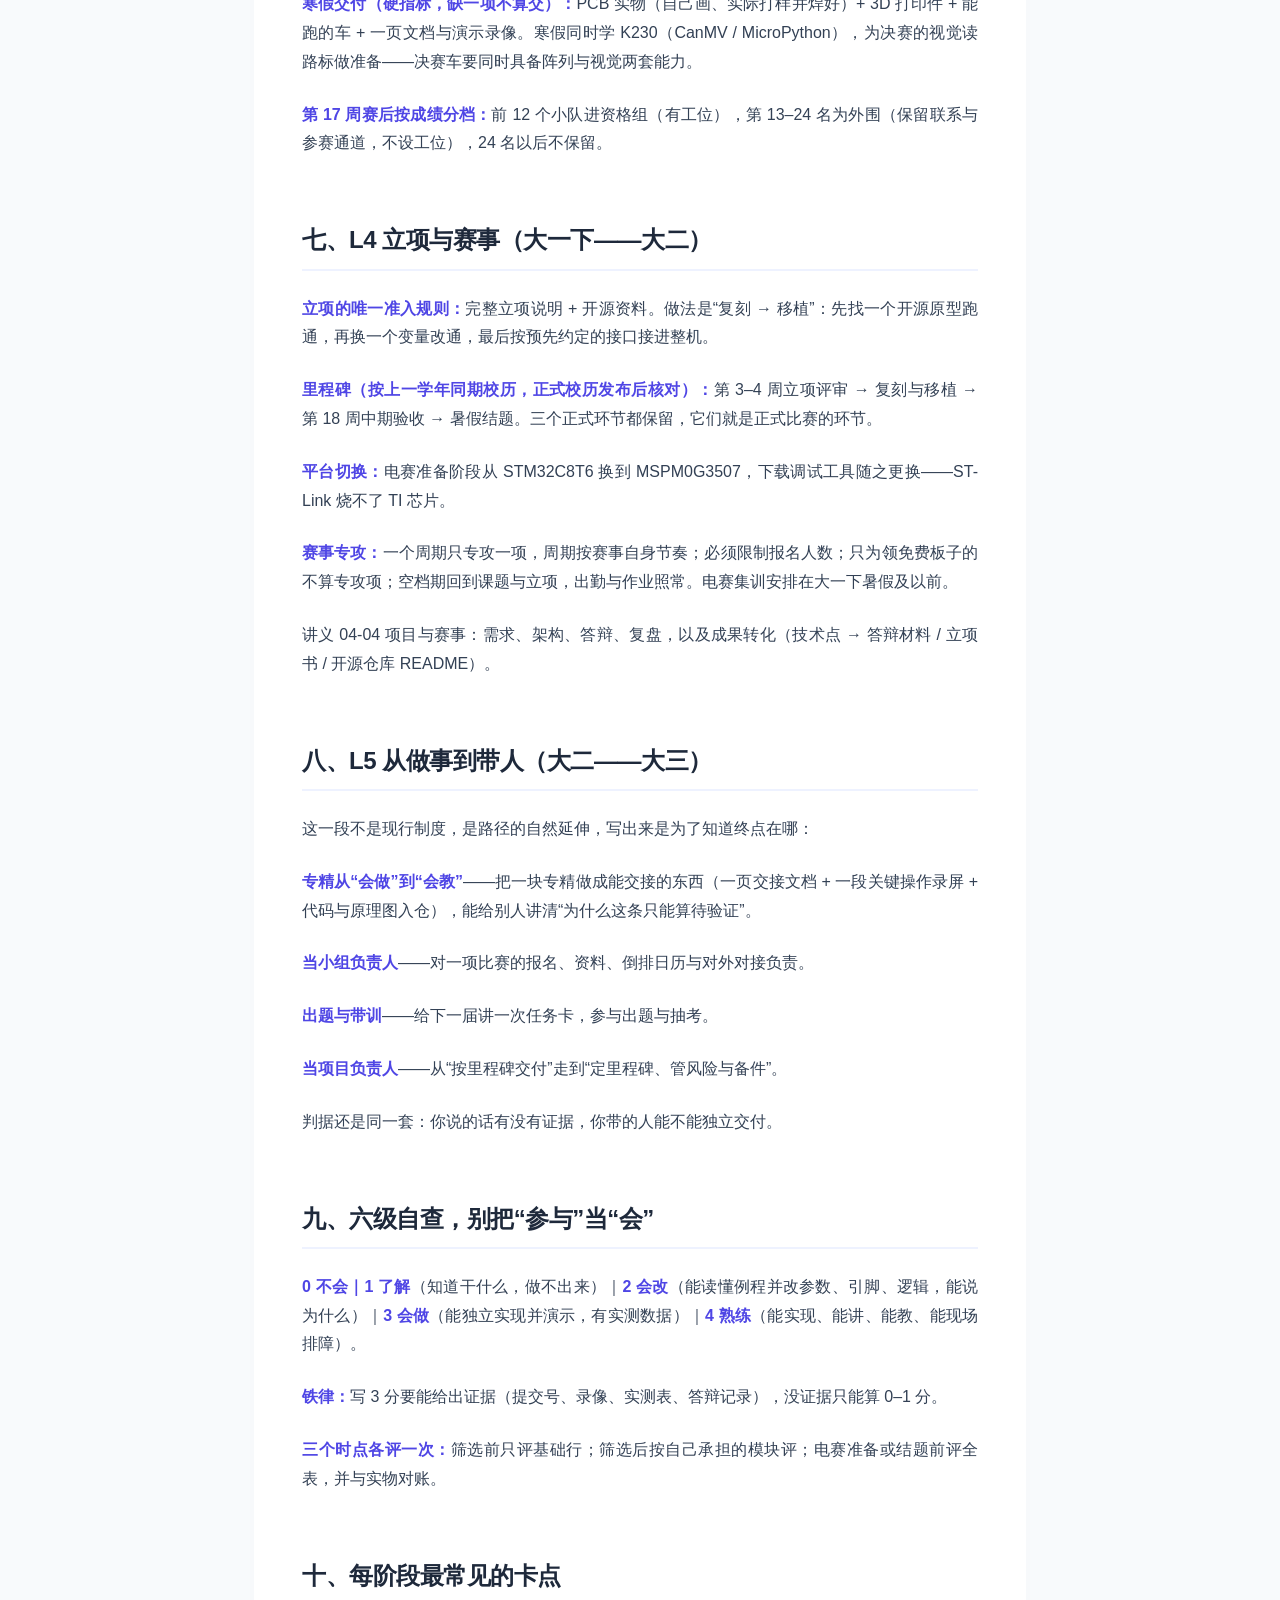
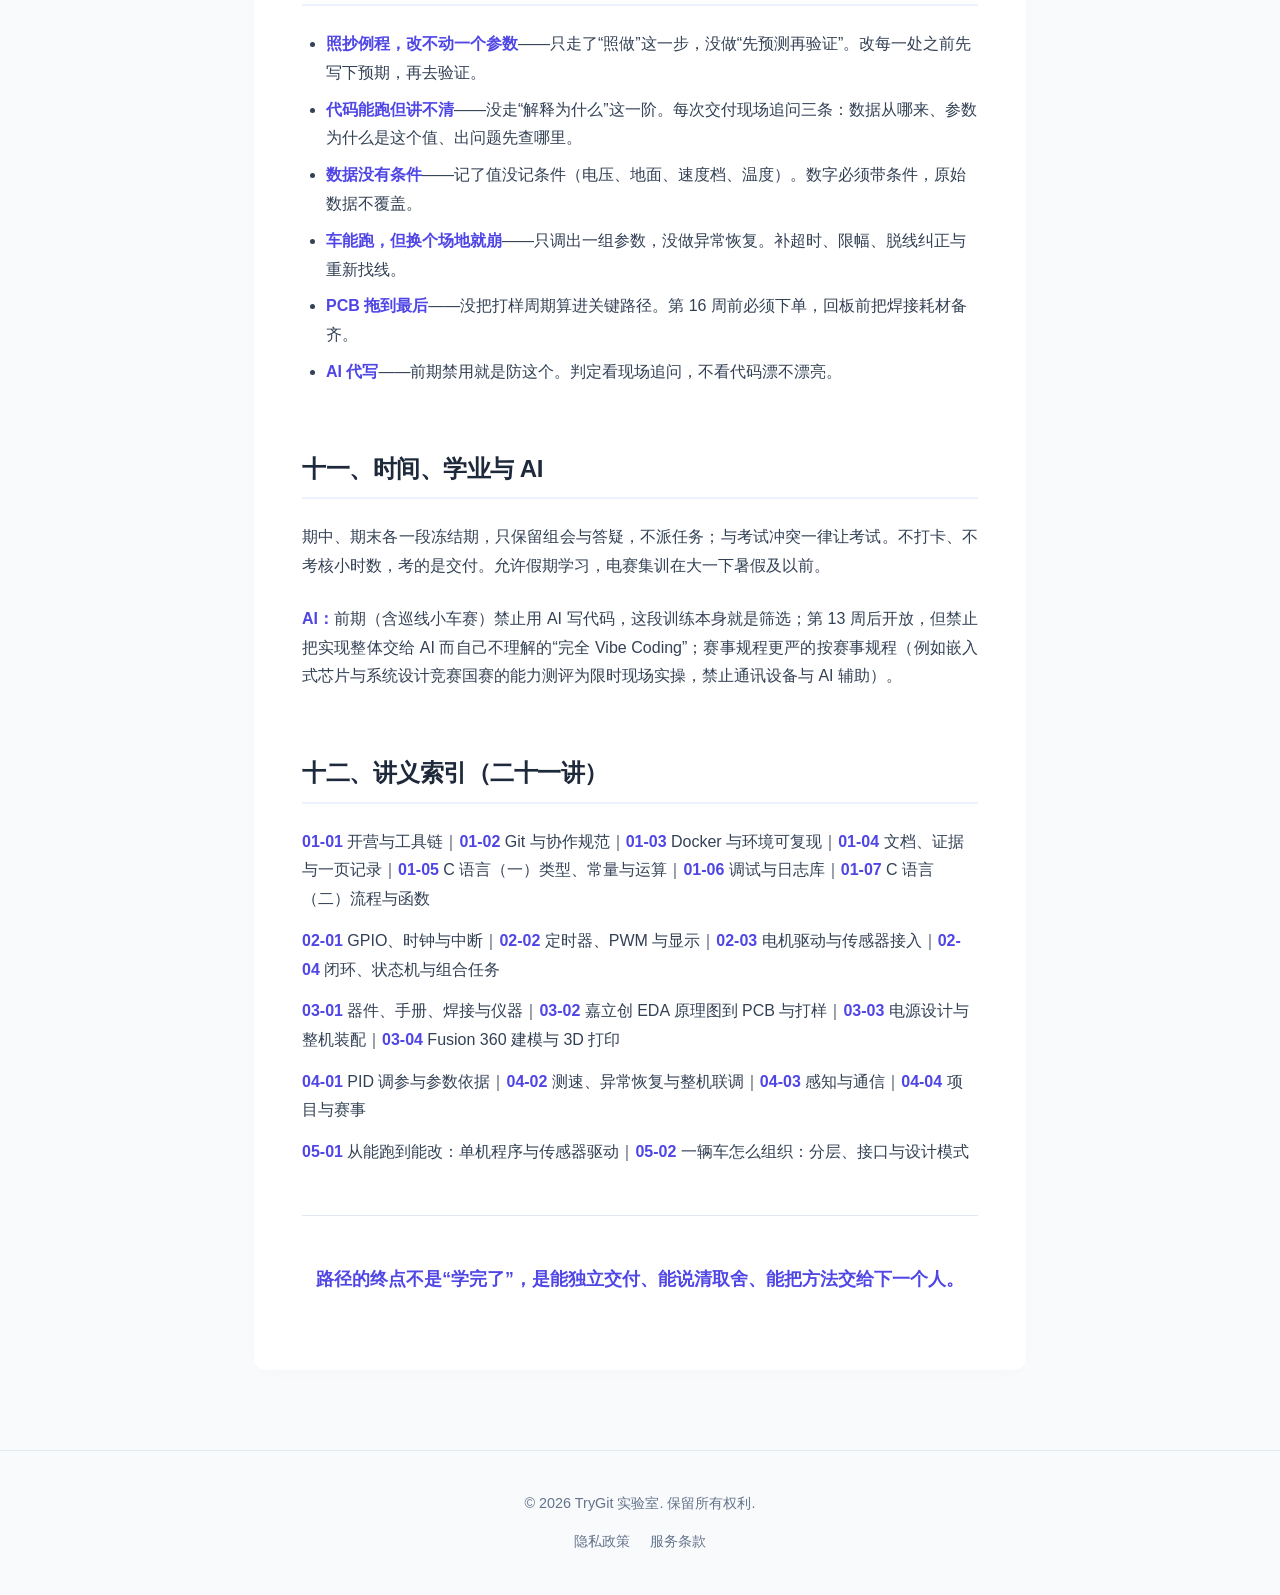
==== commit a924f08a: "Fix :Add the content" ====
--- a/index.html
+++ b/index.html
@@ -3,8 +3,8 @@
 <head>
   <meta charset="UTF-8">
   <meta name="viewport" content="width=device-width, initial-scale=1.0">
-  <meta name="description" content="TryGit 实验室介绍 - 嵌入式系统与飞行器电子技术实践平台">
-  <title>实验室介绍 - TryGit</title>
+  <meta name="description" content="TryGit 实验室介绍与学习路径">
+  <title>TryGit 实验室</title>
 
   <!-- 引入外部样式表 -->
   <link rel="icon" href="favicon.ico">
@@ -18,8 +18,9 @@
       <a href="/" class="logo">TryGit</a>
       <nav class="site-nav" aria-label="主导航">
         <ul>
-          <li><a href="/">首页</a></li>
-          <li><a href="/about.html">关于</a></li>
+          <!-- 使用锚点跳转 -->
+          <li><a href="#intro">实验室介绍</a></li>
+          <li><a href="#path">学习路径</a></li>
           <li><a href="/contact.html">联系</a></li>
         </ul>
       </nav>
@@ -28,140 +29,264 @@
 
   <!-- 主体内容 -->
   <main>
-    <!-- 文章标题头 -->
-    <section class="hero">
-      <h1>实验室介绍</h1>
-      <p>以真实的工程交付为训练载体，把本科生从“会做题”带到“能做出可运行、可验证、可复现的作品”。</p>
+    
+    <!-- ================== 第一篇：实验室介绍 ================== -->
+    <section id="intro">
+      <!-- 文章标题头 -->
+      <div class="hero" style="padding-bottom: 20px;">
+        <h1>实验室介绍</h1>
+        <p>以真实的工程交付为训练载体，把本科生从“会做题”带到“能做出可运行、可验证、可复现的作品”。</p>
+      </div>
+
+      <!-- 长文内容区 -->
+      <div class="container">
+        <article class="article-content">
+          
+          <h2>一、实验室概况</h2>
+          <p>实验室成立于 2022 年，是学院面向嵌入式系统设计、飞行器电子技术与学生创新能力培养的院内实践平台。实验室现有三间专用教室，按功能划分为研发办公区、综合制造区与拓展区，实行“学生自治、教师引导”的运行方式：日常管理、培训组织与项目推进由学生负责人团队承担，指导教师来自学院嵌入式系统、无人机控制、智能感知等方向的教学科研力量。</p>
+          <p>实验室的定位可以用一句话概括：以真实的工程交付为训练载体，把本科生从“会做题”带到“能做出可运行、可验证、可复现的作品”。服务对象覆盖学院电子信息工程、电气工程及其自动化等专业本科生，按学年组织培训、竞赛与项目，同时为本科毕业设计提供场地与设备支持。</p>
+
+          <h2>二、沿革与理念</h2>
+          <p>实验室成立后，围绕“以赛促学、以研促创”逐步形成“基础训练—项目实践—竞赛突破—成果孵化”四级递进式培养体系：先在新生的单板任务中完成基础训练与人员筛选，再进入小队分工与专项训练，随后以赛事为节点做集中突破，最后把作品、代码与文档沉淀为可复用的成果。</p>
+          <p>2026 学年起，实验室把培养过程进一步制度化：引入集成产品开发（IPD）与 V 模型的文档体系与阶段门禁，把竞赛和项目从“靠人带”变成“按流程走”——立项、需求、方案、原型、验证、发布各有明确的交付物与检查点；从第一张任务卡起就要求使用 Git 与 Docker；证据按“计划 / 待验证 / 已验证 / 已批准”四档记录，不允许把计划当结果、把截图当实测。</p>
+          <p>这套制度解决的是学生团队最常见的三个翻车点：本地能跑、现场不能跑；交完就找不到自己写过什么；评审要证据时拿不出来。</p>
+
+          <h2>三、空间与硬件条件</h2>
+          
+          <h3>（一）功能分区</h3>
+          <p><strong>研发办公区：</strong>实验室的主工作区。设固定工位、讨论白板与项目调试区，配备焊接与测试工位、桌面级回流焊设备及两台桌面级 3D 打印机，是课程设计、竞赛备赛与项目研发的日常场所。</p>
+          <p><strong>综合制造区：</strong>讲师与研究生工作位、小型会议与答辩区（会议桌、投影），并集中放置高精度 3D 打印机、激光雕刻机、桌面级 SMT 贴片机与钻孔机，承担结构件加工与小批量贴装。</p>
+          <p><strong>拓展区：</strong>已配基本工作台与学生座位，作为第二个研发区在建，规划为快速原型与整机联调场地。</p>
+          <p>三块空间串起“研发—制造—验证”的完整链条：在研发办公区画图、写代码、焊板，在综合制造区打样与加工结构件，在拓展区做整机联调与跑车测试。桌面级回流焊与 SMT 贴片机的意义在于把过去外协少则一周、多则半月的 PCB 周期压到当天——“想法当天变成实物，实物当天上电测试”。</p>
+
+          <h3>（二）设备与器材</h3>
+          <ul>
+            <li><strong>主控与计算平台：</strong>STM32F103C8T6 最小系统板、STM32F407VET6 / F407ZGT6 开发板、ESP32-S3-DevKitC、XIAO ESP32S3 Sense、ESP8266、树莓派 5、PX4 开源飞控。</li>
+            <li><strong>感知器件：</strong>MPU-6050、ICM-42688-P 六轴，BNO055 九轴，BMP280 / BMP581 气压，QMC5883P 地磁，摄像头模组，激光 / ToF 测距模块，惯性测量单元与光流传感器（按项目配置）。</li>
+            <li><strong>执行与通信：</strong>直流电机及驱动模块、舵机、空心杯电机与螺旋桨、HC-05 / HC-06 蓝牙串口模块、2.4G 模块、数传与图传模块、4G / 5G 通信模组。</li>
+            <li><strong>测试仪器：</strong>数字示波器、信号发生器、频谱分析仪、台式万用表、直流稳压电源、逻辑分析仪。</li>
+            <li><strong>加工与装配：</strong>恒温焊台、热风枪、桌面回流焊台、桌面级 SMT 贴片机、激光雕刻机、3D 打印机（含高精度机型）、钻孔机、电动螺丝刀与手工具。</li>
+            <li><strong>耗材与辅料：</strong>焊锡丝、针筒锡膏、杜邦线与排针排母、防静电镊子与清洗刷、PLA / PLA+ 打印耗材、不锈钢紧固件。</li>
+          </ul>
+
+          <h3>（三）器材管理</h3>
+          <ul>
+            <li><strong>取用：</strong>元器件与模块“自主取用、登记在册、用完归位”，给研发自由度，同时把工程规范养成放在日常动作里。</li>
+            <li><strong>共享：</strong>焊台、万用表、稳压电源、示波器、3D 打印、热风枪、逻辑分析仪为共享设备，由固定人员统一管理。</li>
+            <li><strong>边界：</strong>锂电池、PCB 打样、下载调试器（ST-Link 等）由学生自备，丢失或损坏自负。边界写清楚，比“公家兜底”的模糊承诺更可靠，也更省钱。</li>
+          </ul>
+
+          <h2>四、培养体系</h2>
+          
+          <h3>（一）三段式学年路线</h3>
+          <ul>
+            <li><strong>S1 前期·任务型筛选：</strong>第 5–9 周，第 12 周收口（第 10–11 周期中冻结），载体是 STM32C8T6 + 面包板任务串 T1–T8，前四张卡只在单板子上做、第 9 周起上小车；出口是第 13 周完成 / 未完成分层。</li>
+            <li><strong>S2 后期·组队与电赛准备：</strong>第 13–17 周，三人小队、按专精深度训练，目标导向电赛控制类题目；出口是第 17 周巡线障碍赛第一场，赛后当场公布电赛资格。</li>
+            <li><strong>S3 大一下·立项进阶：</strong>里程碑推进，各自立项（科研立项或实验室统一课题），开源复刻后做移植；出口是立项评审、中期验收、结题报告。</li>
+          </ul>
+
+          <h3>（二）任务型筛选：以交付筛人</h3>
+          <p>培训以自学为主：实验室给任务卡、资料与答疑，不做满堂灌。前期基本全线上（线上共享自习室 + 群内答疑），每周交一次作业，作业形式是可运行代码（Git 提交号）+ 一页记录 + 演示视频。</p>
+          <p>任务卡按难度递进：点灯、按键与串口；ADC 采集电位器、蓝牙串口把数据送到手机、查器件数据手册、用嘉立创 EDA 画原理图并下单打样；I2C OLED 同屏显示原始值与滤波值，并焊回自己打样的板子；随后是定时器、PWM、电机与舵机。第 12 周收口，稳定循迹约 1 米是进入主力的硬门槛。</p>
+          <p>评定看四个维度，各 25 分：任务完成度、过程质量、独立性、互助与集体。打分依据是 Git 提交历史、现场追问和一页记录，不以自述为准。连续三周不参加、不交作业即剔除；每学期最多补交三次，且必须在下一张任务卡发放前补齐，逾期作废。</p>
+
+          <h3>（三）组织形态：小队与小组</h3>
+          <p>三人一个小队，依据是电赛每队 3 名学生的规定；三个小队组成一个小组（9 人），一个小组只对标一项赛事。全员必须过基础项，每人再选一块专精：感知与通信、控制与执行、结构与制造。每块至少两人会，一人主责、一人备份，备份必须顶班一次，避免“某人不在就停摆”。分工按项目需要调整，不固定人头；职责包只作参考。</p>
+
+          <h3>（四）工具与交付规范</h3>
+          <p>Git 与 Docker 从第一张任务卡起使用：Git 管版本与协作，Docker 管环境可复现，把“我本地能跑”变成“谁都能跑、什么时候都能跑”。每个可运行版本打标签；关键验证留下可回溯证据（截图、日志、波形、测量值），不靠记忆。实现与验证分离：做的人不能单独下“已验证”结论，至少另一人复测或复查。</p>
+
+          <h3>（五）AI 使用规范</h3>
+          <p>前期（含巡线小车赛）禁止用 AI 写代码——这一段的任务本身就是筛选，AI 代写会让评定失真。筛选结束（第 13 周）后开放，但禁止“完全 Vibe Coding”，即把实现整体交给 AI 而自己不理解代码；赛事规程更严的，按赛事规程执行（例如嵌入式芯片与系统设计竞赛国赛的能力测评为限时现场实操、禁止通讯设备与 AI 辅助）。</p>
+
+          <h3>（六）与学业的边界</h3>
+          <p>期中、期末各设一段冻结期，只保留组会与答疑，不派任务；与考试冲突一律让考试，考试周不排强制任务。实验室不要求成员牺牲学业，但也不承诺零占用——时间和精力是限时投入，不是无限透支。</p>
+
+          <h2>五、运行制度</h2>
+          
+          <h3>（一）文档库与阶段门禁</h3>
+          <p>实验室按 IPD / V 模型建立了交付文档库，分五层：项目规划（章程、工期与里程碑、分工时间轴、资源预算、风险台账、变更控制）、阶段模板（TR1 概念与立项 → TR2 计划与需求 → TR3 方案与详细设计 → TR4 原型与集成 → TR5 系统验证 → TR6 试产与发布 → MP 量产与生命周期）、协作接口与标准（软硬件接口 ICD、需求与验收、设计评审、缺陷分级、交付物完整性、跨岗位输入输出、命名与编号）、岗位职责与 RACI、交付物索引。每个阶段都写清谁填、何时填、输入是什么、输出是什么、要什么证据、退出条件是什么。模板优先服务小团队：三到九人的队伍不需要走完整套 IPD，但要守住“规范化工具 + 文档 + 证据留存”三件事，再按赛型裁剪节奏。</p>
+
+          <h3>（二）三人小组制与赛型裁剪</h3>
+          <ul>
+            <li><strong>极短期命题类（数模、电赛）：</strong>3–4 天，小时级冲刺，半天一个检查点，全程 Git 标签。</li>
+            <li><strong>短期命题类（嵌入式、物联网类大赛）：</strong>1–3 个月，周迭代，每周演示，交简版需求与测试报告。</li>
+            <li><strong>长期命题类（大学生创新创业训练计划）：</strong>6–12 个月，月里程碑，立项 / 中期 / 结题三段门禁。</li>
+          </ul>
+
+          <h3>（三）工位与秩序</h3>
+          <p>主要成员保持高出勤率、在实验室学习工作，笔记本电脑基本常驻，但不搞打卡、不做小时数考核——考的是交付，不是坐班时长。外围成员不设工位。晚上 20:45 以前禁止 PC 游戏，之后不影响他人即可。每天一人负责卫生与晚上用电安全，按小队轮流，一周一个小队。</p>
+
+          <h3>（四）安全</h3>
+          <p>开营第一课必讲必签，逐人签字确认，内容覆盖用电、锂电池、焊接与热加工、跑车场地、应急联系方式。</p>
+          <ul>
+            <li><strong>用电：</strong>先接线后上电，上电前用万用表确认无短路；短路先断电再排查；大电流负载首次上电先报备；最后离开者确认电源、烙铁、加热台断电。</li>
+            <li><strong>锂电池：</strong>充电不离人，禁止夜间无人充电；鼓包、破皮、异味立即停用；使用防爆袋或专用箱；接线前确认正负极与电压——反接是最常见的烧板原因。</li>
+            <li><strong>焊接与热加工：</strong>只在指定区域、通风开启；烙铁与热风枪用后归位断电，不确认断电不用手碰；护目镜、镊子取件；3D 打印机喷嘴与热床高温，取件用工具。</li>
+            <li><strong>机械与跑车：</strong>轮子转动时手不伸入，调试先架空；只在划定场地跑车，不在走廊飞车；高速车与带机械结构的车须两人在场，一人随时可断电。</li>
+            <li><strong>应急：</strong>冒烟先断电，电气火灾不用水；器材损坏或丢失当场报告，不隐瞒、不私下替换；任何人发现隐患都有权立即叫停，且不承担责任。</li>
+          </ul>
+
+          <h2>六、竞赛布局与成绩</h2>
+          
+          <h3>（一）主攻方向</h3>
+          <p>主线是全国大学生电子设计竞赛的控制类题目：每队 3 名学生、赛中不得换人、半封闭相对集中、开卷可查资料、教师不得介入；单数年另设专题竞赛作为补充。围绕这条主线，实验室并行参与：嵌入式芯片与系统设计竞赛、蓝桥杯（高等教育组）、全国大学生数学建模竞赛与五一数学建模竞赛、睿抗机器人开发者大赛（RAICOM）、中国机器人及人工智能大赛、集成电路创新创业大赛、大唐杯、中国国际大学生创新大赛、挑战杯、物联网设计竞赛、中国软件杯、嵌入式 AI 专题赛（英特尔杯）、美国大学生数学建模竞赛。</p>
+          <p>赛事安排有一条硬原则：一个周期只专攻一项，周期按赛事自身的节奏走；必须限制报名人数；只为领免费开发板的不算专攻项；空档期回到课题与立项，出勤与交作业照常。</p>
+
+          <h3>（二）2025 年获奖情况（学院汇总口径，截至 2025-11-30）</h3>
+          <ul>
+            <li>全国大学生电子设计竞赛（简易自行瞄准系统、野生动物巡查系统）：国家级二等奖 1 项；省级二等奖 5 项、三等奖 5 项。</li>
+            <li>睿抗机器人开发者大赛·平安城市：国家级二等奖 1 项、三等奖 1 项。</li>
+            <li>睿抗机器人开发者大赛·魔力元宝：国家级一等奖 1 项、二等奖 2 项、三等奖 1 项。</li>
+            <li>“大唐杯”新一代信息通信技术大赛·工程实践赛道：国家级二等奖 1 项、三等奖 1 项；省级二等奖 3 项、三等奖 3 项。</li>
+            <li>“蓝桥杯”（软件、单片机、EDA、FPGA、嵌入式）：国家级三等奖 1 项；省级一等奖 5 项、二等奖 4 项、三等奖 4 项。</li>
+            <li>中国机器人及人工智能大赛（目标射击、自主巡航、智能产线）：国家级一等奖 2 项、二等奖 2 项、三等奖 1 项；省级一等奖 1 项、二等奖 6 项、三等奖 2 项。</li>
+            <li>全国大学生集成电路创新创业大赛·飞腾杯：省级三等奖 1 项。</li>
+            <li>中国国际大学生创新大赛·高教主赛道：省级二等奖 1 项、三等奖 10 项。</li>
+          </ul>
+          <p><strong>口径说明：</strong>以上为学院 2025 年双创学科竞赛汇总表数据，统计范围是学院参与队伍，实验室成员参与的队伍是其中一部分；对外引用应写作“学院口径”，实验室口径的参赛队数与位次需按证书逐项核定。</p>
+
+          <h3>（三）2026 年在推</h3>
+          <p>一是瑞萨杯、中国机器人及人工智能大赛（CRAIC 2026 线上与线下规则已下发）、意法半导体与乐鑫及瑞萨的嵌入式赛道、数学建模（含五一建模）、西门子与物联网方向赛事。二是电赛准备的工程化：主控从 STM32C8T6 切换到 TI MSPM0G3507，配套统一小车底盘与通用 IO 主板，收敛视觉方案，并把软件规范与 AI 使用攻略做成可讲的培训材料。</p>
+
+          <h2>七、团队与文化</h2>
+          <p>学生负责人团队由技术骨干兼任管理者，负责培训排期、任务卡出题、考核评定、器材与安全管理，一届带一届。指导教师在方向选择、方案评审与资源协调上把关，不替代学生做实现。这条“学生自治、教师引导”的边界，是实验室能持续运转的原因：制度由执行的人自己写，才有人真的照做。</p>
+          <p>实验室的产出不止于奖项。成员中走出学院秘书部、自律委员会、文艺部、院青协等学生组织骨干；大量本科生在此完成毕业设计；面向课程的教学实验平台（如“飞安芯”小型无人机飞行控制器教学实验平台）曾用于本校《无人机飞行控制》课程并向兄弟院校推广；毕业生主要流向民航电子维修、无人机研发等岗位。</p>
+
+          <h2>八、发展规划</h2>
+          <ul>
+            <li><strong>空间上，</strong>把拓展区建成第二个核心研发区，配齐快速原型设备，让“研发—制造—验证”在楼内闭环，减少外协等待。</li>
+            <li><strong>制度上，</strong>把文档库从草案推到正式版，让阶段门禁与证据要求真正落在每个项目上；培训、考核、器材台账统一到可复核的表格，减少口头传承。</li>
+            <li><strong>赛项上，</strong>稳住电赛控制类主线，把嵌入式、机器人、数模三条线做出稳定梯队——不靠“哪年有比赛才临时组队”，而靠常年有在训的人和能复用的代码与文档。</li>
+            <li><strong>开放上，</strong>对外承接课程实验、毕业设计与兄弟院校交流，把设备和培养方法变成学院可共享的资源。</li>
+          </ul>
+
+          <h2>九、结语</h2>
+          <p>三间教室能装下的设备有限，能装下的方法可以传下去。实验室真正想留下的，不是某一年的奖状张数，而是一套能让下一届照着走、走得通的流程，和一批把“做完、做对、说清”当成习惯的人。</p>
+        </article>
+      </div>
     </section>
 
-    <!-- 长文内容区 -->
+    <!-- 虚线分割线 -->
     <div class="container">
-      <article class="article-content">
-        
-        <h2>一、实验室概况</h2>
-        <p>实验室成立于 2022 年，是学院面向嵌入式系统设计、飞行器电子技术与学生创新能力培养的院内实践平台。实验室现有三间专用教室，按功能划分为研发办公区、综合制造区与拓展区，实行“学生自治、教师引导”的运行方式：日常管理、培训组织与项目推进由学生负责人团队承担，指导教师来自学院嵌入式系统、无人机控制、智能感知等方向的教学科研力量。</p>
-        <p>实验室的定位可以用一句话概括：以真实的工程交付为训练载体，把本科生从“会做题”带到“能做出可运行、可验证、可复现的作品”。服务对象覆盖学院电子信息工程、电气工程及其自动化等专业本科生，按学年组织培训、竞赛与项目，同时为本科毕业设计提供场地与设备支持。</p>
-
-        <h2>二、沿革与理念</h2>
-        <p>实验室成立后，围绕“以赛促学、以研促创”逐步形成“基础训练—项目实践—竞赛突破—成果孵化”四级递进式培养体系：先在新生的单板任务中完成基础训练与人员筛选，再进入小队分工与专项训练，随后以赛事为节点做集中突破，最后把作品、代码与文档沉淀为可复用的成果。</p>
-        <p>2026 学年起，实验室把培养过程进一步制度化：引入集成产品开发（IPD）与 V 模型的文档体系与阶段门禁，把竞赛和项目从“靠人带”变成“按流程走”——立项、需求、方案、原型、验证、发布各有明确的交付物与检查点；从第一张任务卡起就要求使用 Git 与 Docker；证据按“计划 / 待验证 / 已验证 / 已批准”四档记录，不允许把计划当结果、把截图当实测。</p>
-        <p>这套制度解决的是学生团队最常见的三个翻车点：本地能跑、现场不能跑；交完就找不到自己写过什么；评审要证据时拿不出来。</p>
-
-        <h2>三、空间与硬件条件</h2>
-        
-        <h3>（一）功能分区</h3>
-        <p><strong>研发办公区：</strong>实验室的主工作区。设固定工位、讨论白板与项目调试区，配备焊接与测试工位、桌面级回流焊设备及两台桌面级 3D 打印机，是课程设计、竞赛备赛与项目研发的日常场所。</p>
-        <p><strong>综合制造区：</strong>讲师与研究生工作位、小型会议与答辩区（会议桌、投影），并集中放置高精度 3D 打印机、激光雕刻机、桌面级 SMT 贴片机与钻孔机，承担结构件加工与小批量贴装。</p>
-        <p><strong>拓展区：</strong>已配基本工作台与学生座位，作为第二个研发区在建，规划为快速原型与整机联调场地。</p>
-        <p>三块空间串起“研发—制造—验证”的完整链条：在研发办公区画图、写代码、焊板，在综合制造区打样与加工结构件，在拓展区做整机联调与跑车测试。桌面级回流焊与 SMT 贴片机的意义在于把过去外协少则一周、多则半月的 PCB 周期压到当天——“想法当天变成实物，实物当天上电测试”。</p>
-
-        <h3>（二）设备与器材</h3>
-        <ul>
-          <li><strong>主控与计算平台：</strong>STM32F103C8T6 最小系统板、STM32F407VET6 / F407ZGT6 开发板、ESP32-S3-DevKitC、XIAO ESP32S3 Sense、ESP8266、树莓派 5、PX4 开源飞控。</li>
-          <li><strong>感知器件：</strong>MPU-6050、ICM-42688-P 六轴，BNO055 九轴，BMP280 / BMP581 气压，QMC5883P 地磁，摄像头模组，激光 / ToF 测距模块，惯性测量单元与光流传感器（按项目配置）。</li>
-          <li><strong>执行与通信：</strong>直流电机及驱动模块、舵机、空心杯电机与螺旋桨、HC-05 / HC-06 蓝牙串口模块、2.4G 模块、数传与图传模块、4G / 5G 通信模组。</li>
-          <li><strong>测试仪器：</strong>数字示波器、信号发生器、频谱分析仪、台式万用表、直流稳压电源、逻辑分析仪。</li>
-          <li><strong>加工与装配：</strong>恒温焊台、热风枪、桌面回流焊台、桌面级 SMT 贴片机、激光雕刻机、3D 打印机（含高精度机型）、钻孔机、电动螺丝刀与手工具。</li>
-          <li><strong>耗材与辅料：</strong>焊锡丝、针筒锡膏、杜邦线与排针排母、防静电镊子与清洗刷、PLA / PLA+ 打印耗材、不锈钢紧固件。</li>
-        </ul>
-
-        <h3>（三）器材管理</h3>
-        <ul>
-          <li><strong>取用：</strong>元器件与模块“自主取用、登记在册、用完归位”，给研发自由度，同时把工程规范养成放在日常动作里。</li>
-          <li><strong>共享：</strong>焊台、万用表、稳压电源、示波器、3D 打印、热风枪、逻辑分析仪为共享设备，由固定人员统一管理。</li>
-          <li><strong>边界：</strong>锂电池、PCB 打样、下载调试器（ST-Link 等）由学生自备，丢失或损坏自负。边界写清楚，比“公家兜底”的模糊承诺更可靠，也更省钱。</li>
-        </ul>
-
-        <h2>四、培养体系</h2>
-        
-        <h3>（一）三段式学年路线</h3>
-        <ul>
-          <li><strong>S1 前期·任务型筛选：</strong>第 5–9 周，第 12 周收口（第 10–11 周期中冻结），载体是 STM32C8T6 + 面包板任务串 T1–T8，前四张卡只在单板子上做、第 9 周起上小车；出口是第 13 周完成 / 未完成分层。</li>
-          <li><strong>S2 后期·组队与电赛准备：</strong>第 13–17 周，三人小队、按专精深度训练，目标导向电赛控制类题目；出口是第 17 周巡线障碍赛第一场，赛后当场公布电赛资格。</li>
-          <li><strong>S3 大一下·立项进阶：</strong>里程碑推进，各自立项（科研立项或实验室统一课题），开源复刻后做移植；出口是立项评审、中期验收、结题报告。</li>
-        </ul>
-
-        <h3>（二）任务型筛选：以交付筛人</h3>
-        <p>培训以自学为主：实验室给任务卡、资料与答疑，不做满堂灌。前期基本全线上（线上共享自习室 + 群内答疑），每周交一次作业，作业形式是可运行代码（Git 提交号）+ 一页记录 + 演示视频。</p>
-        <p>任务卡按难度递进：点灯、按键与串口；ADC 采集电位器、蓝牙串口把数据送到手机、查器件数据手册、用嘉立创 EDA 画原理图并下单打样；I2C OLED 同屏显示原始值与滤波值，并焊回自己打样的板子；随后是定时器、PWM、电机与舵机。第 12 周收口，稳定循迹约 1 米是进入主力的硬门槛。</p>
-        <p>评定看四个维度，各 25 分：任务完成度、过程质量、独立性、互助与集体。打分依据是 Git 提交历史、现场追问和一页记录，不以自述为准。连续三周不参加、不交作业即剔除；每学期最多补交三次，且必须在下一张任务卡发放前补齐，逾期作废。</p>
-
-        <h3>（三）组织形态：小队与小组</h3>
-        <p>三人一个小队，依据是电赛每队 3 名学生的规定；三个小队组成一个小组（9 人），一个小组只对标一项赛事。全员必须过基础项，每人再选一块专精：感知与通信、控制与执行、结构与制造。每块至少两人会，一人主责、一人备份，备份必须顶班一次，避免“某人不在就停摆”。分工按项目需要调整，不固定人头；职责包只作参考。</p>
-
-        <h3>（四）工具与交付规范</h3>
-        <p>Git 与 Docker 从第一张任务卡起使用：Git 管版本与协作，Docker 管环境可复现，把“我本地能跑”变成“谁都能跑、什么时候都能跑”。每个可运行版本打标签；关键验证留下可回溯证据（截图、日志、波形、测量值），不靠记忆。实现与验证分离：做的人不能单独下“已验证”结论，至少另一人复测或复查。</p>
-
-        <h3>（五）AI 使用规范</h3>
-        <p>前期（含巡线小车赛）禁止用 AI 写代码——这一段的任务本身就是筛选，AI 代写会让评定失真。筛选结束（第 13 周）后开放，但禁止“完全 Vibe Coding”，即把实现整体交给 AI 而自己不理解代码；赛事规程更严的，按赛事规程执行（例如嵌入式芯片与系统设计竞赛国赛的能力测评为限时现场实操、禁止通讯设备与 AI 辅助）。</p>
-
-        <h3>（六）与学业的边界</h3>
-        <p>期中、期末各设一段冻结期，只保留组会与答疑，不派任务；与考试冲突一律让考试，考试周不排强制任务。实验室不要求成员牺牲学业，但也不承诺零占用——时间和精力是限时投入，不是无限透支。</p>
-
-        <h2>五、运行制度</h2>
-        
-        <h3>（一）文档库与阶段门禁</h3>
-        <p>实验室按 IPD / V 模型建立了交付文档库，分五层：项目规划（章程、工期与里程碑、分工时间轴、资源预算、风险台账、变更控制）、阶段模板（TR1 概念与立项 → TR2 计划与需求 → TR3 方案与详细设计 → TR4 原型与集成 → TR5 系统验证 → TR6 试产与发布 → MP 量产与生命周期）、协作接口与标准（软硬件接口 ICD、需求与验收、设计评审、缺陷分级、交付物完整性、跨岗位输入输出、命名与编号）、岗位职责与 RACI、交付物索引。每个阶段都写清谁填、何时填、输入是什么、输出是什么、要什么证据、退出条件是什么。模板优先服务小团队：三到九人的队伍不需要走完整套 IPD，但要守住“规范化工具 + 文档 + 证据留存”三件事，再按赛型裁剪节奏。</p>
-
-        <h3>（二）三人小组制与赛型裁剪</h3>
-        <ul>
-          <li><strong>极短期命题类（数模、电赛）：</strong>3–4 天，小时级冲刺，半天一个检查点，全程 Git 标签。</li>
-          <li><strong>短期命题类（嵌入式、物联网类大赛）：</strong>1–3 个月，周迭代，每周演示，交简版需求与测试报告。</li>
-          <li><strong>长期命题类（大学生创新创业训练计划）：</strong>6–12 个月，月里程碑，立项 / 中期 / 结题三段门禁。</li>
-        </ul>
-
-        <h3>（三）工位与秩序</h3>
-        <p>主要成员保持高出勤率、在实验室学习工作，笔记本电脑基本常驻，但不搞打卡、不做小时数考核——考的是交付，不是坐班时长。外围成员不设工位。晚上 20:45 以前禁止 PC 游戏，之后不影响他人即可。每天一人负责卫生与晚上用电安全，按小队轮流，一周一个小队。</p>
-
-        <h3>（四）安全</h3>
-        <p>开营第一课必讲必签，逐人签字确认，内容覆盖用电、锂电池、焊接与热加工、跑车场地、应急联系方式。</p>
-        <ul>
-          <li><strong>用电：</strong>先接线后上电，上电前用万用表确认无短路；短路先断电再排查；大电流负载首次上电先报备；最后离开者确认电源、烙铁、加热台断电。</li>
-          <li><strong>锂电池：</strong>充电不离人，禁止夜间无人充电；鼓包、破皮、异味立即停用；使用防爆袋或专用箱；接线前确认正负极与电压——反接是最常见的烧板原因。</li>
-          <li><strong>焊接与热加工：</strong>只在指定区域、通风开启；烙铁与热风枪用后归位断电，不确认断电不用手碰；护目镜、镊子取件；3D 打印机喷嘴与热床高温，取件用工具。</li>
-          <li><strong>机械与跑车：</strong>轮子转动时手不伸入，调试先架空；只在划定场地跑车，不在走廊飞车；高速车与带机械结构的车须两人在场，一人随时可断电。</li>
-          <li><strong>应急：</strong>冒烟先断电，电气火灾不用水；器材损坏或丢失当场报告，不隐瞒、不私下替换；任何人发现隐患都有权立即叫停，且不承担责任。</li>
-        </ul>
-
-        <h2>六、竞赛布局与成绩</h2>
-        
-        <h3>（一）主攻方向</h3>
-        <p>主线是全国大学生电子设计竞赛的控制类题目：每队 3 名学生、赛中不得换人、半封闭相对集中、开卷可查资料、教师不得介入；单数年另设专题竞赛作为补充。围绕这条主线，实验室并行参与：嵌入式芯片与系统设计竞赛、蓝桥杯（高等教育组）、全国大学生数学建模竞赛与五一数学建模竞赛、睿抗机器人开发者大赛（RAICOM）、中国机器人及人工智能大赛、集成电路创新创业大赛、大唐杯、中国国际大学生创新大赛、挑战杯、物联网设计竞赛、中国软件杯、嵌入式 AI 专题赛（英特尔杯）、美国大学生数学建模竞赛。</p>
-        <p>赛事安排有一条硬原则：一个周期只专攻一项，周期按赛事自身的节奏走；必须限制报名人数；只为领免费开发板的不算专攻项；空档期回到课题与立项，出勤与交作业照常。</p>
-
-        <h3>（二）2025 年获奖情况（学院汇总口径，截至 2025-11-30）</h3>
-        <ul>
-          <li>全国大学生电子设计竞赛（简易自行瞄准系统、野生动物巡查系统）：国家级二等奖 1 项；省级二等奖 5 项、三等奖 5 项。</li>
-          <li>睿抗机器人开发者大赛·平安城市：国家级二等奖 1 项、三等奖 1 项。</li>
-          <li>睿抗机器人开发者大赛·魔力元宝：国家级一等奖 1 项、二等奖 2 项、三等奖 1 项。</li>
-          <li>“大唐杯”新一代信息通信技术大赛·工程实践赛道：国家级二等奖 1 项、三等奖 1 项；省级二等奖 3 项、三等奖 3 项。</li>
-          <li>“蓝桥杯”（软件、单片机、EDA、FPGA、嵌入式）：国家级三等奖 1 项；省级一等奖 5 项、二等奖 4 项、三等奖 4 项。</li>
-          <li>中国机器人及人工智能大赛（目标射击、自主巡航、智能产线）：国家级一等奖 2 项、二等奖 2 项、三等奖 1 项；省级一等奖 1 项、二等奖 6 项、三等奖 2 项。</li>
-          <li>全国大学生集成电路创新创业大赛·飞腾杯：省级三等奖 1 项。</li>
-          <li>中国国际大学生创新大赛·高教主赛道：省级二等奖 1 项、三等奖 10 项。</li>
-        </ul>
-        <p><strong>口径说明：</strong>以上为学院 2025 年双创学科竞赛汇总表数据，统计范围是学院参与队伍，实验室成员参与的队伍是其中一部分；对外引用应写作“学院口径”，实验室口径的参赛队数与位次需按证书逐项核定。</p>
-
-        <h3>（三）2026 年在推</h3>
-        <p>一是瑞萨杯、中国机器人及人工智能大赛（CRAIC 2026 线上与线下规则已下发）、意法半导体与乐鑫及瑞萨的嵌入式赛道、数学建模（含五一建模）、西门子与物联网方向赛事。二是电赛准备的工程化：主控从 STM32C8T6 切换到 TI MSPM0G3507，配套统一小车底盘与通用 IO 主板，收敛视觉方案，并把软件规范与 AI 使用攻略做成可讲的培训材料。</p>
-
-        <h2>七、团队与文化</h2>
-        <p>学生负责人团队由技术骨干兼任管理者，负责培训排期、任务卡出题、考核评定、器材与安全管理，一届带一届。指导教师在方向选择、方案评审与资源协调上把关，不替代学生做实现。这条“学生自治、教师引导”的边界，是实验室能持续运转的原因：制度由执行的人自己写，才有人真的照做。</p>
-        <p>实验室的产出不止于奖项。成员中走出学院秘书部、自律委员会、文艺部、院青协等学生组织骨干；大量本科生在此完成毕业设计；面向课程的教学实验平台（如“飞安芯”小型无人机飞行控制器教学实验平台）曾用于本校《无人机飞行控制》课程并向兄弟院校推广；毕业生主要流向民航电子维修、无人机研发等岗位。</p>
-
-        <h2>八、发展规划</h2>
-        <ul>
-          <li><strong>空间上，</strong>把拓展区建成第二个核心研发区，配齐快速原型设备，让“研发—制造—验证”在楼内闭环，减少外协等待。</li>
-          <li><strong>制度上，</strong>把文档库从草案推到正式版，让阶段门禁与证据要求真正落在每个项目上；培训、考核、器材台账统一到可复核的表格，减少口头传承。</li>
-          <li><strong>赛项上，</strong>稳住电赛控制类主线，把嵌入式、机器人、数模三条线做出稳定梯队——不靠“哪年有比赛才临时组队”，而靠常年有在训的人和能复用的代码与文档。</li>
-          <li><strong>开放上，</strong>对外承接课程实验、毕业设计与兄弟院校交流，把设备和培养方法变成学院可共享的资源。</li>
-        </ul>
-
-        <h2>九、结语</h2>
-        <p>三间教室能装下的设备有限，能装下的方法可以传下去。实验室真正想留下的，不是某一年的奖状张数，而是一套能让下一届照着走、走得通的流程，和一批把“做完、做对、说清”当成习惯的人。</p>
-
-      </article>
+      <hr style="border: 0; border-top: 2px dashed var(--border); margin: 60px 0;">
     </div>
+
+    <!-- ================== 第二篇：学习路径 ================== -->
+    <section id="path" style="margin-bottom: 80px;">
+      <!-- 文章标题头 -->
+      <div class="hero" style="padding-top: 20px; padding-bottom: 20px;">
+        <h1>电子创新分中心实验室 学习路径</h1>
+        <p>给新入组的人一条能照着走的线：从“没进过实验室”到“能独立交付一台整机、能带队参赛”。</p>
+      </div>
+
+      <!-- 长文内容区 -->
+      <div class="container">
+        <article class="article-content">
+          
+          <h2>一、这份路径是什么</h2>
+          <p>给新入组的人一条能照着走的线：从“没进过实验室”到“能独立交付一台整机、能带队参赛”。三个阶段不变——有交付物、有判据、有证据。任何一节的“会”，都以“能现场做出来并讲清为什么”为准，不以看过视频、抄过例程为准。</p>
+          <p>节奏按学年校历排（20 周、新生第 5 周开课）：前期基本全线上，第 13 周第一次分层，第 17 周第一场比赛后定资格，第 18–20 周期末冻结。</p>
+
+          <h2>二、路径总览</h2>
+          <ul>
+            <li><strong>L0 元技能</strong>｜第 5 周前起，全程｜工具链、Git、C 语言、文档与证据｜出口：每张任务卡都带提交号与一页记录</li>
+            <li><strong>L1 单板子</strong>｜第 5–8 周｜T1–T4，只碰一块开发板｜出口：能独立点亮、读传感器、自己画板并焊回</li>
+            <li><strong>L2 上小车</strong>｜第 8–13 周｜T5–T8｜出口：稳定循迹约 1 米（硬门槛）</li>
+            <li><strong>L3 整机与专精</strong>｜第 13–17 周｜三块专精 + 一台整机｜出口：五项基本功抽考 + 寒假交一辆完整的车</li>
+            <li><strong>L4 立项与赛事</strong>｜大一下–大二｜立项、电赛集训、赛事专攻｜出口：立项结题 + 实际参赛</li>
+            <li><strong>L5 带人</strong>｜大二–大三｜专精主责、小组负责人、出题带训｜出口：能带一个小组交付</li>
+          </ul>
+
+          <h2>三、L0 元技能（贯穿全程，第 5 周前起）</h2>
+          <p>要会：工具链装好并能烧录（01-01）；Git 的提交、回退、分支、合并、tag（01-02）；Docker 让环境可复现（01-03，可后置到第 9 周前后）；一页实验记录（01-04）；C 语言的类型与运算（01-05）、流程与函数（01-07）；调试与日志库（01-06）。</p>
+          <p><strong>交付：</strong>一条可复现的 Issue + 一次已合并的 PR；每个可运行版本一个 tag；每周一页记录（做了什么 / 怎么做 / 证据 / 下一步）。</p>
+          <p><strong>判据：</strong>别人拿你的提交号能复现出同样的结果；报错原文照抄，不转述。</p>
+          <p><strong>为什么先学这个：</strong>工具、文档、证据这三样，在比赛现场决定的是“能不能证明是你做的”。</p>
+
+          <h2>四、L1 单板子（第 5–8 周，全员同一套）</h2>
+          <p><strong>平台：</strong>STM32C8T6 最小系统板 + 面包板，材料自备、成本低；平台不强制统一，但要求选竞赛目录赛事支持的板子。</p>
+          <p><strong>四张卡：</strong>T1 点灯 → T2 按键与串口 → T3 ADC 采集 + 蓝牙透传 + 查数据手册 + 嘉立创 EDA 画接口扩展板并下单打样 → T4 I2C OLED 同屏显示原始值与滤波值，并焊回自己打样的板子。</p>
+          <p><strong>配套讲义：</strong>02-01 GPIO、时钟与中断；02-02 定时器、PWM 与显示。</p>
+          <p><strong>交付：</strong>四张任务卡各一段可运行代码 + 一页记录 + 演示视频；第 8 周焊好的接口板（板子没到货不扣分）。</p>
+          <p><strong>判据（自己问自己五个问题）：</strong>引脚和时钟为什么这么配；按键为什么要去抖；ADC 读到的数为什么抖、滤波后差多少（给数据）；蓝牙收到的数与屏幕上的数对不对得上；焊完第一件事做什么（目视查短路、分段上电）。</p>
+          <p><strong>第 7 周有一道小筛：</strong>交作业、到场、能讲出自己做了什么——三条缺一条，就要在“彻底退出”和“延到本学年下一轮”之间选。这一关不看作业质量，只看有没有真在做。</p>
+
+          <h2>五、L2 上小车（第 8–13 周）</h2>
+          <p><strong>四张卡：</strong>T5 定时器、PWM 与电机（含舵机与串口控制）→ T6 循迹 → T7 稳定循迹约 1 米（硬门槛）→ T8 演示。</p>
+          <p><strong>配套讲义：</strong>02-03 电机驱动与传感器接入；02-04 闭环、状态机与组合任务；05-01 从能跑到能改。</p>
+          <p><strong>要会：</strong>编码器测速、串口协议、环形缓冲、用状态机替代嵌套 if、限幅与超时保护。</p>
+          <p><strong>判据：</strong>车能稳定跑完 1 米，不是“跑起来就算”；能说出每一处该放在主循环还是中断里、为什么；脱线时能判断是阈值、供电还是控制参数的问题。</p>
+          <p><strong>第 13 周分层：</strong>完成 / 未完成，不设分数线、不设人数上限。四个维度各 25 分只作过程记录——任务完成度、过程质量、独立性、互助与集体。</p>
+
+          <h2>六、L3 整机与专精（第 13–17 周）</h2>
+          <p><strong>组队形态：</strong>3 人一个小队，3 个小队组成一个小组（9 人），一个小组只对标一项赛事。</p>
+          <p><strong>全员基础（人人必过的五项基本功，由别人抽考，不是自述）：</strong>接线复检 / 烧录 / 串口与 OLED 自检 / 跑通循迹 / 定位并复现一次故障。</p>
+          
+          <h3>三块专精，每块至少两人会（一人主责、一人备份，备份要顶班一次）：</h3>
+          <ul>
+            <li><strong>结构与制造</strong>——器件识别与数据手册 → 嘉立创 EDA 原理图到 PCB 布局布线 → 打样 → 焊接与上电调试 → 电源（电池 / LDO / 稳压 / DC-DC）→ Fusion 360 建模与 3D 打印 → 公差与装配。讲义 03-01 至 03-04。验收：自己画的板能稳定驱动电机，能说清供电余量与发热。</li>
+            <li><strong>控制与执行</strong>——状态机与任务调度 → 电机驱动与调速 → 编码器测速 → PID 与调参 → 滤波 → 异常恢复与超时保护。讲义 02-04、04-01、04-02。验收：能解释每个 PID 参数为什么是这个值，能现场改一个参数并说出预期影响。</li>
+            <li><strong>感知与通信</strong>——多路阵列 / ToF / 编码器采集与标定 → OpenCV（颜色、形状、ROI、坐标标定）→ YOLO（检测、推理、导出）→ 串口与蓝牙协议 → 上位机与可视化。讲义 04-03。验收：给出坐标精度与刷新率的实测值；识别失败时能定位原因。</li>
+          </ul>
+
+          <p><strong>整机排期（每周一次小队联调不少于 60 分钟，加一次组会）：</strong>第 13 周定题、定指标与接口，交一页《整机指标与接口表》；第 14 周普通巡线跑通 + 多路阵列标定；第 15 周 PID 与传感器融合、出第一版原理图；第 16 周 PCB 送打样（硬节点）、结构件建模打印、回板焊接；第 17 周精调与异常恢复、装配收口、第一场普通巡线赛。</p>
+          <p><strong>寒假交付（硬指标，缺一项不算交）：</strong>PCB 实物（自己画、实际打样并焊好）+ 3D 打印件 + 能跑的车 + 一页文档与演示录像。寒假同时学 K230（CanMV / MicroPython），为决赛的视觉读路标做准备——决赛车要同时具备阵列与视觉两套能力。</p>
+          <p><strong>第 17 周赛后按成绩分档：</strong>前 12 个小队进资格组（有工位），第 13–24 名为外围（保留联系与参赛通道，不设工位），24 名以后不保留。</p>
+
+          <h2>七、L4 立项与赛事（大一下——大二）</h2>
+          <p><strong>立项的唯一准入规则：</strong>完整立项说明 + 开源资料。做法是“复刻 → 移植”：先找一个开源原型跑通，再换一个变量改通，最后按预先约定的接口接进整机。</p>
+          <p><strong>里程碑（按上一学年同期校历，正式校历发布后核对）：</strong>第 3–4 周立项评审 → 复刻与移植 → 第 18 周中期验收 → 暑假结题。三个正式环节都保留，它们就是正式比赛的环节。</p>
+          <p><strong>平台切换：</strong>电赛准备阶段从 STM32C8T6 换到 MSPM0G3507，下载调试工具随之更换——ST-Link 烧不了 TI 芯片。</p>
+          <p><strong>赛事专攻：</strong>一个周期只专攻一项，周期按赛事自身节奏；必须限制报名人数；只为领免费板子的不算专攻项；空档期回到课题与立项，出勤与作业照常。电赛集训安排在大一下暑假及以前。</p>
+          <p>讲义 04-04 项目与赛事：需求、架构、答辩、复盘，以及成果转化（技术点 → 答辩材料 / 立项书 / 开源仓库 README）。</p>
+
+          <h2>八、L5 从做事到带人（大二——大三）</h2>
+          <p>这一段不是现行制度，是路径的自然延伸，写出来是为了知道终点在哪：</p>
+          <p><strong>专精从“会做”到“会教”</strong>——把一块专精做成能交接的东西（一页交接文档 + 一段关键操作录屏 + 代码与原理图入仓），能给别人讲清“为什么这条只能算待验证”。</p>
+          <p><strong>当小组负责人</strong>——对一项比赛的报名、资料、倒排日历与对外对接负责。</p>
+          <p><strong>出题与带训</strong>——给下一届讲一次任务卡，参与出题与抽考。</p>
+          <p><strong>当项目负责人</strong>——从“按里程碑交付”走到“定里程碑、管风险与备件”。</p>
+          <p>判据还是同一套：你说的话有没有证据，你带的人能不能独立交付。</p>
+
+          <h2>九、六级自查，别把“参与”当“会”</h2>
+          <p><strong>0 不会｜1 了解</strong>（知道干什么，做不出来）｜<strong>2 会改</strong>（能读懂例程并改参数、引脚、逻辑，能说为什么）｜<strong>3 会做</strong>（能独立实现并演示，有实测数据）｜<strong>4 熟练</strong>（能实现、能讲、能教、能现场排障）。</p>
+          <p><strong>铁律：</strong>写 3 分要能给出证据（提交号、录像、实测表、答辩记录），没证据只能算 0–1 分。</p>
+          <p><strong>三个时点各评一次：</strong>筛选前只评基础行；筛选后按自己承担的模块评；电赛准备或结题前评全表，并与实物对账。</p>
+
+          <h2>十、每阶段最常见的卡点</h2>
+          <ul>
+            <li><strong>照抄例程，改不动一个参数</strong>——只走了“照做”这一步，没做“先预测再验证”。改每一处之前先写下预期，再去验证。</li>
+            <li><strong>代码能跑但讲不清</strong>——没走“解释为什么”这一阶。每次交付现场追问三条：数据从哪来、参数为什么是这个值、出问题先查哪里。</li>
+            <li><strong>数据没有条件</strong>——记了值没记条件（电压、地面、速度档、温度）。数字必须带条件，原始数据不覆盖。</li>
+            <li><strong>车能跑，但换个场地就崩</strong>——只调出一组参数，没做异常恢复。补超时、限幅、脱线纠正与重新找线。</li>
+            <li><strong>PCB 拖到最后</strong>——没把打样周期算进关键路径。第 16 周前必须下单，回板前把焊接耗材备齐。</li>
+            <li><strong>AI 代写</strong>——前期禁用就是防这个。判定看现场追问，不看代码漂不漂亮。</li>
+          </ul>
+
+          <h2>十一、时间、学业与 AI</h2>
+          <p>期中、期末各一段冻结期，只保留组会与答疑，不派任务；与考试冲突一律让考试。不打卡、不考核小时数，考的是交付。允许假期学习，电赛集训在大一下暑假及以前。</p>
+          <p><strong>AI：</strong>前期（含巡线小车赛）禁止用 AI 写代码，这段训练本身就是筛选；第 13 周后开放，但禁止把实现整体交给 AI 而自己不理解的“完全 Vibe Coding”；赛事规程更严的按赛事规程（例如嵌入式芯片与系统设计竞赛国赛的能力测评为限时现场实操，禁止通讯设备与 AI 辅助）。</p>
+
+          <h2>十二、讲义索引（二十一讲）</h2>
+          <ul style="list-style-type: none; margin-left: 0;">
+            <li><strong>01-01</strong> 开营与工具链｜<strong>01-02</strong> Git 与协作规范｜<strong>01-03</strong> Docker 与环境可复现｜<strong>01-04</strong> 文档、证据与一页记录｜<strong>01-05</strong> C 语言（一）类型、常量与运算｜<strong>01-06</strong> 调试与日志库｜<strong>01-07</strong> C 语言（二）流程与函数</li>
+            <li style="margin-top: 0.8em;"><strong>02-01</strong> GPIO、时钟与中断｜<strong>02-02</strong> 定时器、PWM 与显示｜<strong>02-03</strong> 电机驱动与传感器接入｜<strong>02-04</strong> 闭环、状态机与组合任务</li>
+            <li style="margin-top: 0.8em;"><strong>03-01</strong> 器件、手册、焊接与仪器｜<strong>03-02</strong> 嘉立创 EDA 原理图到 PCB 与打样｜<strong>03-03</strong> 电源设计与整机装配｜<strong>03-04</strong> Fusion 360 建模与 3D 打印</li>
+            <li style="margin-top: 0.8em;"><strong>04-01</strong> PID 调参与参数依据｜<strong>04-02</strong> 测速、异常恢复与整机联调｜<strong>04-03</strong> 感知与通信｜<strong>04-04</strong> 项目与赛事</li>
+            <li style="margin-top: 0.8em;"><strong>05-01</strong> 从能跑到能改：单机程序与传感器驱动｜<strong>05-02</strong> 一辆车怎么组织：分层、接口与设计模式</li>
+          </ul>
+          
+          <hr style="border: 0; border-top: 1px solid var(--border); margin: 3em 0;">
+          
+          <p style="text-align: center; color: var(--primary); font-weight: 600; font-size: 1.1em;">
+            路径的终点不是“学完了”，是能独立交付、能说清取舍、能把方法交给下一个人。
+          </p>
+
+        </article>
+      </div>
+    </section>
+
   </main>
 
   <!-- 页脚 -->
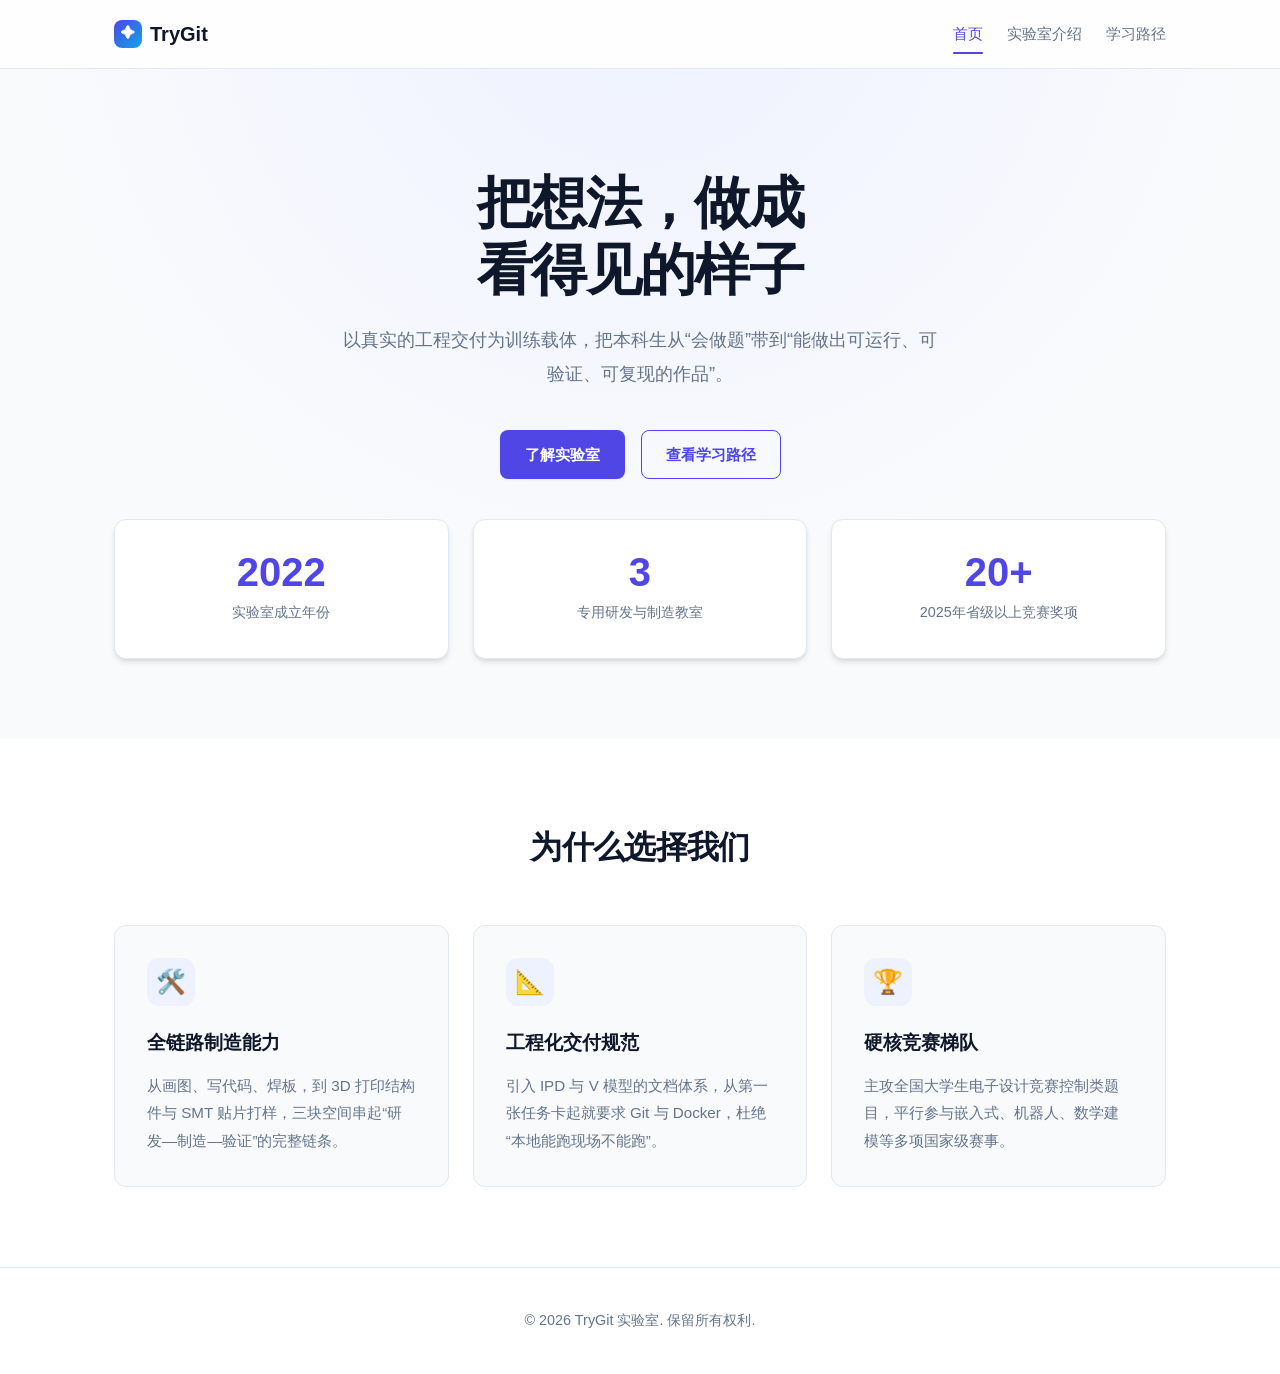
==== commit 85b9cd0c: "Fix: BIG Upgrade for UI" ====
--- a/index.html
+++ b/index.html
@@ -3,304 +3,89 @@
 <head>
   <meta charset="UTF-8">
   <meta name="viewport" content="width=device-width, initial-scale=1.0">
-  <meta name="description" content="TryGit 实验室介绍与学习路径">
-  <title>TryGit 实验室</title>
-
-  <!-- 引入外部样式表 -->
-  <link rel="icon" href="favicon.ico">
+  <title>TryGit 实验室 - 首页</title>
+  <link rel="icon" href="data:image/svg+xml,<svg xmlns='http://www.w3.org/2000/svg' viewBox='0 0 100 100'><text y='.9em' font-size='90'>✦</text></svg>">
   <link rel="stylesheet" href="css/style.css">
 </head>
 <body>
 
-  <!-- 页头 -->
+  <!-- 导航栏 -->
   <header class="site-header">
     <div class="container">
-      <a href="/" class="logo">TryGit</a>
-      <nav class="site-nav" aria-label="主导航">
-        <ul>
-          <!-- 使用锚点跳转 -->
-          <li><a href="#intro">实验室介绍</a></li>
-          <li><a href="#path">学习路径</a></li>
-          <li><a href="/contact.html">联系</a></li>
-        </ul>
+      <a href="index.html" class="logo">
+        <span class="logo-mark">✦</span> TryGit
+      </a>
+      <button class="menu-toggle" aria-label="打开菜单">☰</button>
+      <nav class="site-nav">
+        <a href="index.html" class="active">首页</a>
+        <a href="about.html">实验室介绍</a>
+        <a href="path.html">学习路径</a>
       </nav>
     </div>
   </header>
 
-  <!-- 主体内容 -->
-  <main>
-    
-    <!-- ================== 第一篇：实验室介绍 ================== -->
-    <section id="intro">
-      <!-- 文章标题头 -->
-      <div class="hero" style="padding-bottom: 20px;">
-        <h1>实验室介绍</h1>
-        <p>以真实的工程交付为训练载体，把本科生从“会做题”带到“能做出可运行、可验证、可复现的作品”。</p>
+  <!-- 首屏 Hero -->
+  <section class="hero-home">
+    <div class="container">
+      <h1>把想法，做成<br>看得见的样子</h1>
+      <p>以真实的工程交付为训练载体，把本科生从“会做题”带到“能做出可运行、可验证、可复现的作品”。</p>
+      <div class="hero-actions">
+        <a href="about.html" class="btn btn-primary">了解实验室</a>
+        <a href="path.html" class="btn btn-outline">查看学习路径</a>
       </div>
+    </div>
+  </section>
 
-      <!-- 长文内容区 -->
-      <div class="container">
-        <article class="article-content">
-          
-          <h2>一、实验室概况</h2>
-          <p>实验室成立于 2022 年，是学院面向嵌入式系统设计、飞行器电子技术与学生创新能力培养的院内实践平台。实验室现有三间专用教室，按功能划分为研发办公区、综合制造区与拓展区，实行“学生自治、教师引导”的运行方式：日常管理、培训组织与项目推进由学生负责人团队承担，指导教师来自学院嵌入式系统、无人机控制、智能感知等方向的教学科研力量。</p>
-          <p>实验室的定位可以用一句话概括：以真实的工程交付为训练载体，把本科生从“会做题”带到“能做出可运行、可验证、可复现的作品”。服务对象覆盖学院电子信息工程、电气工程及其自动化等专业本科生，按学年组织培训、竞赛与项目，同时为本科毕业设计提供场地与设备支持。</p>
+  <!-- 数据统计 -->
+  <div class="container">
+    <div class="stats-grid">
+      <div class="stat-card">
+        <div class="stat-number">2022</div>
+        <div class="stat-label">实验室成立年份</div>
+      </div>
+      <div class="stat-card">
+        <div class="stat-number">3</div>
+        <div class="stat-label">专用研发与制造教室</div>
+      </div>
+      <div class="stat-card">
+        <div class="stat-number">20+</div>
+        <div class="stat-label">2025年省级以上竞赛奖项</div>
+      </div>
+    </div>
+  </div>
 
-          <h2>二、沿革与理念</h2>
-          <p>实验室成立后，围绕“以赛促学、以研促创”逐步形成“基础训练—项目实践—竞赛突破—成果孵化”四级递进式培养体系：先在新生的单板任务中完成基础训练与人员筛选，再进入小队分工与专项训练，随后以赛事为节点做集中突破，最后把作品、代码与文档沉淀为可复用的成果。</p>
-          <p>2026 学年起，实验室把培养过程进一步制度化：引入集成产品开发（IPD）与 V 模型的文档体系与阶段门禁，把竞赛和项目从“靠人带”变成“按流程走”——立项、需求、方案、原型、验证、发布各有明确的交付物与检查点；从第一张任务卡起就要求使用 Git 与 Docker；证据按“计划 / 待验证 / 已验证 / 已批准”四档记录，不允许把计划当结果、把截图当实测。</p>
-          <p>这套制度解决的是学生团队最常见的三个翻车点：本地能跑、现场不能跑；交完就找不到自己写过什么；评审要证据时拿不出来。</p>
-
-          <h2>三、空间与硬件条件</h2>
-          
-          <h3>（一）功能分区</h3>
-          <p><strong>研发办公区：</strong>实验室的主工作区。设固定工位、讨论白板与项目调试区，配备焊接与测试工位、桌面级回流焊设备及两台桌面级 3D 打印机，是课程设计、竞赛备赛与项目研发的日常场所。</p>
-          <p><strong>综合制造区：</strong>讲师与研究生工作位、小型会议与答辩区（会议桌、投影），并集中放置高精度 3D 打印机、激光雕刻机、桌面级 SMT 贴片机与钻孔机，承担结构件加工与小批量贴装。</p>
-          <p><strong>拓展区：</strong>已配基本工作台与学生座位，作为第二个研发区在建，规划为快速原型与整机联调场地。</p>
-          <p>三块空间串起“研发—制造—验证”的完整链条：在研发办公区画图、写代码、焊板，在综合制造区打样与加工结构件，在拓展区做整机联调与跑车测试。桌面级回流焊与 SMT 贴片机的意义在于把过去外协少则一周、多则半月的 PCB 周期压到当天——“想法当天变成实物，实物当天上电测试”。</p>
-
-          <h3>（二）设备与器材</h3>
-          <ul>
-            <li><strong>主控与计算平台：</strong>STM32F103C8T6 最小系统板、STM32F407VET6 / F407ZGT6 开发板、ESP32-S3-DevKitC、XIAO ESP32S3 Sense、ESP8266、树莓派 5、PX4 开源飞控。</li>
-            <li><strong>感知器件：</strong>MPU-6050、ICM-42688-P 六轴，BNO055 九轴，BMP280 / BMP581 气压，QMC5883P 地磁，摄像头模组，激光 / ToF 测距模块，惯性测量单元与光流传感器（按项目配置）。</li>
-            <li><strong>执行与通信：</strong>直流电机及驱动模块、舵机、空心杯电机与螺旋桨、HC-05 / HC-06 蓝牙串口模块、2.4G 模块、数传与图传模块、4G / 5G 通信模组。</li>
-            <li><strong>测试仪器：</strong>数字示波器、信号发生器、频谱分析仪、台式万用表、直流稳压电源、逻辑分析仪。</li>
-            <li><strong>加工与装配：</strong>恒温焊台、热风枪、桌面回流焊台、桌面级 SMT 贴片机、激光雕刻机、3D 打印机（含高精度机型）、钻孔机、电动螺丝刀与手工具。</li>
-            <li><strong>耗材与辅料：</strong>焊锡丝、针筒锡膏、杜邦线与排针排母、防静电镊子与清洗刷、PLA / PLA+ 打印耗材、不锈钢紧固件。</li>
-          </ul>
-
-          <h3>（三）器材管理</h3>
-          <ul>
-            <li><strong>取用：</strong>元器件与模块“自主取用、登记在册、用完归位”，给研发自由度，同时把工程规范养成放在日常动作里。</li>
-            <li><strong>共享：</strong>焊台、万用表、稳压电源、示波器、3D 打印、热风枪、逻辑分析仪为共享设备，由固定人员统一管理。</li>
-            <li><strong>边界：</strong>锂电池、PCB 打样、下载调试器（ST-Link 等）由学生自备，丢失或损坏自负。边界写清楚，比“公家兜底”的模糊承诺更可靠，也更省钱。</li>
-          </ul>
-
-          <h2>四、培养体系</h2>
-          
-          <h3>（一）三段式学年路线</h3>
-          <ul>
-            <li><strong>S1 前期·任务型筛选：</strong>第 5–9 周，第 12 周收口（第 10–11 周期中冻结），载体是 STM32C8T6 + 面包板任务串 T1–T8，前四张卡只在单板子上做、第 9 周起上小车；出口是第 13 周完成 / 未完成分层。</li>
-            <li><strong>S2 后期·组队与电赛准备：</strong>第 13–17 周，三人小队、按专精深度训练，目标导向电赛控制类题目；出口是第 17 周巡线障碍赛第一场，赛后当场公布电赛资格。</li>
-            <li><strong>S3 大一下·立项进阶：</strong>里程碑推进，各自立项（科研立项或实验室统一课题），开源复刻后做移植；出口是立项评审、中期验收、结题报告。</li>
-          </ul>
-
-          <h3>（二）任务型筛选：以交付筛人</h3>
-          <p>培训以自学为主：实验室给任务卡、资料与答疑，不做满堂灌。前期基本全线上（线上共享自习室 + 群内答疑），每周交一次作业，作业形式是可运行代码（Git 提交号）+ 一页记录 + 演示视频。</p>
-          <p>任务卡按难度递进：点灯、按键与串口；ADC 采集电位器、蓝牙串口把数据送到手机、查器件数据手册、用嘉立创 EDA 画原理图并下单打样；I2C OLED 同屏显示原始值与滤波值，并焊回自己打样的板子；随后是定时器、PWM、电机与舵机。第 12 周收口，稳定循迹约 1 米是进入主力的硬门槛。</p>
-          <p>评定看四个维度，各 25 分：任务完成度、过程质量、独立性、互助与集体。打分依据是 Git 提交历史、现场追问和一页记录，不以自述为准。连续三周不参加、不交作业即剔除；每学期最多补交三次，且必须在下一张任务卡发放前补齐，逾期作废。</p>
-
-          <h3>（三）组织形态：小队与小组</h3>
-          <p>三人一个小队，依据是电赛每队 3 名学生的规定；三个小队组成一个小组（9 人），一个小组只对标一项赛事。全员必须过基础项，每人再选一块专精：感知与通信、控制与执行、结构与制造。每块至少两人会，一人主责、一人备份，备份必须顶班一次，避免“某人不在就停摆”。分工按项目需要调整，不固定人头；职责包只作参考。</p>
-
-          <h3>（四）工具与交付规范</h3>
-          <p>Git 与 Docker 从第一张任务卡起使用：Git 管版本与协作，Docker 管环境可复现，把“我本地能跑”变成“谁都能跑、什么时候都能跑”。每个可运行版本打标签；关键验证留下可回溯证据（截图、日志、波形、测量值），不靠记忆。实现与验证分离：做的人不能单独下“已验证”结论，至少另一人复测或复查。</p>
-
-          <h3>（五）AI 使用规范</h3>
-          <p>前期（含巡线小车赛）禁止用 AI 写代码——这一段的任务本身就是筛选，AI 代写会让评定失真。筛选结束（第 13 周）后开放，但禁止“完全 Vibe Coding”，即把实现整体交给 AI 而自己不理解代码；赛事规程更严的，按赛事规程执行（例如嵌入式芯片与系统设计竞赛国赛的能力测评为限时现场实操、禁止通讯设备与 AI 辅助）。</p>
-
-          <h3>（六）与学业的边界</h3>
-          <p>期中、期末各设一段冻结期，只保留组会与答疑，不派任务；与考试冲突一律让考试，考试周不排强制任务。实验室不要求成员牺牲学业，但也不承诺零占用——时间和精力是限时投入，不是无限透支。</p>
-
-          <h2>五、运行制度</h2>
-          
-          <h3>（一）文档库与阶段门禁</h3>
-          <p>实验室按 IPD / V 模型建立了交付文档库，分五层：项目规划（章程、工期与里程碑、分工时间轴、资源预算、风险台账、变更控制）、阶段模板（TR1 概念与立项 → TR2 计划与需求 → TR3 方案与详细设计 → TR4 原型与集成 → TR5 系统验证 → TR6 试产与发布 → MP 量产与生命周期）、协作接口与标准（软硬件接口 ICD、需求与验收、设计评审、缺陷分级、交付物完整性、跨岗位输入输出、命名与编号）、岗位职责与 RACI、交付物索引。每个阶段都写清谁填、何时填、输入是什么、输出是什么、要什么证据、退出条件是什么。模板优先服务小团队：三到九人的队伍不需要走完整套 IPD，但要守住“规范化工具 + 文档 + 证据留存”三件事，再按赛型裁剪节奏。</p>
-
-          <h3>（二）三人小组制与赛型裁剪</h3>
-          <ul>
-            <li><strong>极短期命题类（数模、电赛）：</strong>3–4 天，小时级冲刺，半天一个检查点，全程 Git 标签。</li>
-            <li><strong>短期命题类（嵌入式、物联网类大赛）：</strong>1–3 个月，周迭代，每周演示，交简版需求与测试报告。</li>
-            <li><strong>长期命题类（大学生创新创业训练计划）：</strong>6–12 个月，月里程碑，立项 / 中期 / 结题三段门禁。</li>
-          </ul>
-
-          <h3>（三）工位与秩序</h3>
-          <p>主要成员保持高出勤率、在实验室学习工作，笔记本电脑基本常驻，但不搞打卡、不做小时数考核——考的是交付，不是坐班时长。外围成员不设工位。晚上 20:45 以前禁止 PC 游戏，之后不影响他人即可。每天一人负责卫生与晚上用电安全，按小队轮流，一周一个小队。</p>
-
-          <h3>（四）安全</h3>
-          <p>开营第一课必讲必签，逐人签字确认，内容覆盖用电、锂电池、焊接与热加工、跑车场地、应急联系方式。</p>
-          <ul>
-            <li><strong>用电：</strong>先接线后上电，上电前用万用表确认无短路；短路先断电再排查；大电流负载首次上电先报备；最后离开者确认电源、烙铁、加热台断电。</li>
-            <li><strong>锂电池：</strong>充电不离人，禁止夜间无人充电；鼓包、破皮、异味立即停用；使用防爆袋或专用箱；接线前确认正负极与电压——反接是最常见的烧板原因。</li>
-            <li><strong>焊接与热加工：</strong>只在指定区域、通风开启；烙铁与热风枪用后归位断电，不确认断电不用手碰；护目镜、镊子取件；3D 打印机喷嘴与热床高温，取件用工具。</li>
-            <li><strong>机械与跑车：</strong>轮子转动时手不伸入，调试先架空；只在划定场地跑车，不在走廊飞车；高速车与带机械结构的车须两人在场，一人随时可断电。</li>
-            <li><strong>应急：</strong>冒烟先断电，电气火灾不用水；器材损坏或丢失当场报告，不隐瞒、不私下替换；任何人发现隐患都有权立即叫停，且不承担责任。</li>
-          </ul>
-
-          <h2>六、竞赛布局与成绩</h2>
-          
-          <h3>（一）主攻方向</h3>
-          <p>主线是全国大学生电子设计竞赛的控制类题目：每队 3 名学生、赛中不得换人、半封闭相对集中、开卷可查资料、教师不得介入；单数年另设专题竞赛作为补充。围绕这条主线，实验室并行参与：嵌入式芯片与系统设计竞赛、蓝桥杯（高等教育组）、全国大学生数学建模竞赛与五一数学建模竞赛、睿抗机器人开发者大赛（RAICOM）、中国机器人及人工智能大赛、集成电路创新创业大赛、大唐杯、中国国际大学生创新大赛、挑战杯、物联网设计竞赛、中国软件杯、嵌入式 AI 专题赛（英特尔杯）、美国大学生数学建模竞赛。</p>
-          <p>赛事安排有一条硬原则：一个周期只专攻一项，周期按赛事自身的节奏走；必须限制报名人数；只为领免费开发板的不算专攻项；空档期回到课题与立项，出勤与交作业照常。</p>
-
-          <h3>（二）2025 年获奖情况（学院汇总口径，截至 2025-11-30）</h3>
-          <ul>
-            <li>全国大学生电子设计竞赛（简易自行瞄准系统、野生动物巡查系统）：国家级二等奖 1 项；省级二等奖 5 项、三等奖 5 项。</li>
-            <li>睿抗机器人开发者大赛·平安城市：国家级二等奖 1 项、三等奖 1 项。</li>
-            <li>睿抗机器人开发者大赛·魔力元宝：国家级一等奖 1 项、二等奖 2 项、三等奖 1 项。</li>
-            <li>“大唐杯”新一代信息通信技术大赛·工程实践赛道：国家级二等奖 1 项、三等奖 1 项；省级二等奖 3 项、三等奖 3 项。</li>
-            <li>“蓝桥杯”（软件、单片机、EDA、FPGA、嵌入式）：国家级三等奖 1 项；省级一等奖 5 项、二等奖 4 项、三等奖 4 项。</li>
-            <li>中国机器人及人工智能大赛（目标射击、自主巡航、智能产线）：国家级一等奖 2 项、二等奖 2 项、三等奖 1 项；省级一等奖 1 项、二等奖 6 项、三等奖 2 项。</li>
-            <li>全国大学生集成电路创新创业大赛·飞腾杯：省级三等奖 1 项。</li>
-            <li>中国国际大学生创新大赛·高教主赛道：省级二等奖 1 项、三等奖 10 项。</li>
-          </ul>
-          <p><strong>口径说明：</strong>以上为学院 2025 年双创学科竞赛汇总表数据，统计范围是学院参与队伍，实验室成员参与的队伍是其中一部分；对外引用应写作“学院口径”，实验室口径的参赛队数与位次需按证书逐项核定。</p>
-
-          <h3>（三）2026 年在推</h3>
-          <p>一是瑞萨杯、中国机器人及人工智能大赛（CRAIC 2026 线上与线下规则已下发）、意法半导体与乐鑫及瑞萨的嵌入式赛道、数学建模（含五一建模）、西门子与物联网方向赛事。二是电赛准备的工程化：主控从 STM32C8T6 切换到 TI MSPM0G3507，配套统一小车底盘与通用 IO 主板，收敛视觉方案，并把软件规范与 AI 使用攻略做成可讲的培训材料。</p>
-
-          <h2>七、团队与文化</h2>
-          <p>学生负责人团队由技术骨干兼任管理者，负责培训排期、任务卡出题、考核评定、器材与安全管理，一届带一届。指导教师在方向选择、方案评审与资源协调上把关，不替代学生做实现。这条“学生自治、教师引导”的边界，是实验室能持续运转的原因：制度由执行的人自己写，才有人真的照做。</p>
-          <p>实验室的产出不止于奖项。成员中走出学院秘书部、自律委员会、文艺部、院青协等学生组织骨干；大量本科生在此完成毕业设计；面向课程的教学实验平台（如“飞安芯”小型无人机飞行控制器教学实验平台）曾用于本校《无人机飞行控制》课程并向兄弟院校推广；毕业生主要流向民航电子维修、无人机研发等岗位。</p>
-
-          <h2>八、发展规划</h2>
-          <ul>
-            <li><strong>空间上，</strong>把拓展区建成第二个核心研发区，配齐快速原型设备，让“研发—制造—验证”在楼内闭环，减少外协等待。</li>
-            <li><strong>制度上，</strong>把文档库从草案推到正式版，让阶段门禁与证据要求真正落在每个项目上；培训、考核、器材台账统一到可复核的表格，减少口头传承。</li>
-            <li><strong>赛项上，</strong>稳住电赛控制类主线，把嵌入式、机器人、数模三条线做出稳定梯队——不靠“哪年有比赛才临时组队”，而靠常年有在训的人和能复用的代码与文档。</li>
-            <li><strong>开放上，</strong>对外承接课程实验、毕业设计与兄弟院校交流，把设备和培养方法变成学院可共享的资源。</li>
-          </ul>
-
-          <h2>九、结语</h2>
-          <p>三间教室能装下的设备有限，能装下的方法可以传下去。实验室真正想留下的，不是某一年的奖状张数，而是一套能让下一届照着走、走得通的流程，和一批把“做完、做对、说清”当成习惯的人。</p>
-        </article>
+  <!-- 核心特色 -->
+  <section class="features-section">
+    <div class="container">
+      <h2 class="section-title">为什么选择我们</h2>
+      <div class="card-grid">
+        <div class="feature-card">
+          <div class="feature-icon">🛠️</div>
+          <h3>全链路制造能力</h3>
+          <p>从画图、写代码、焊板，到 3D 打印结构件与 SMT 贴片打样，三块空间串起“研发—制造—验证”的完整链条。</p>
+        </div>
+        <div class="feature-card">
+          <div class="feature-icon">📐</div>
+          <h3>工程化交付规范</h3>
+          <p>引入 IPD 与 V 模型的文档体系，从第一张任务卡起就要求 Git 与 Docker，杜绝“本地能跑现场不能跑”。</p>
+        </div>
+        <div class="feature-card">
+          <div class="feature-icon">🏆</div>
+          <h3>硬核竞赛梯队</h3>
+          <p>主攻全国大学生电子设计竞赛控制类题目，平行参与嵌入式、机器人、数学建模等多项国家级赛事。</p>
+        </div>
       </div>
-    </section>
-
-    <!-- 虚线分割线 -->
-    <div class="container">
-      <hr style="border: 0; border-top: 2px dashed var(--border); margin: 60px 0;">
     </div>
-
-    <!-- ================== 第二篇：学习路径 ================== -->
-    <section id="path" style="margin-bottom: 80px;">
-      <!-- 文章标题头 -->
-      <div class="hero" style="padding-top: 20px; padding-bottom: 20px;">
-        <h1>电子创新分中心实验室 学习路径</h1>
-        <p>给新入组的人一条能照着走的线：从“没进过实验室”到“能独立交付一台整机、能带队参赛”。</p>
-      </div>
-
-      <!-- 长文内容区 -->
-      <div class="container">
-        <article class="article-content">
-          
-          <h2>一、这份路径是什么</h2>
-          <p>给新入组的人一条能照着走的线：从“没进过实验室”到“能独立交付一台整机、能带队参赛”。三个阶段不变——有交付物、有判据、有证据。任何一节的“会”，都以“能现场做出来并讲清为什么”为准，不以看过视频、抄过例程为准。</p>
-          <p>节奏按学年校历排（20 周、新生第 5 周开课）：前期基本全线上，第 13 周第一次分层，第 17 周第一场比赛后定资格，第 18–20 周期末冻结。</p>
-
-          <h2>二、路径总览</h2>
-          <ul>
-            <li><strong>L0 元技能</strong>｜第 5 周前起，全程｜工具链、Git、C 语言、文档与证据｜出口：每张任务卡都带提交号与一页记录</li>
-            <li><strong>L1 单板子</strong>｜第 5–8 周｜T1–T4，只碰一块开发板｜出口：能独立点亮、读传感器、自己画板并焊回</li>
-            <li><strong>L2 上小车</strong>｜第 8–13 周｜T5–T8｜出口：稳定循迹约 1 米（硬门槛）</li>
-            <li><strong>L3 整机与专精</strong>｜第 13–17 周｜三块专精 + 一台整机｜出口：五项基本功抽考 + 寒假交一辆完整的车</li>
-            <li><strong>L4 立项与赛事</strong>｜大一下–大二｜立项、电赛集训、赛事专攻｜出口：立项结题 + 实际参赛</li>
-            <li><strong>L5 带人</strong>｜大二–大三｜专精主责、小组负责人、出题带训｜出口：能带一个小组交付</li>
-          </ul>
-
-          <h2>三、L0 元技能（贯穿全程，第 5 周前起）</h2>
-          <p>要会：工具链装好并能烧录（01-01）；Git 的提交、回退、分支、合并、tag（01-02）；Docker 让环境可复现（01-03，可后置到第 9 周前后）；一页实验记录（01-04）；C 语言的类型与运算（01-05）、流程与函数（01-07）；调试与日志库（01-06）。</p>
-          <p><strong>交付：</strong>一条可复现的 Issue + 一次已合并的 PR；每个可运行版本一个 tag；每周一页记录（做了什么 / 怎么做 / 证据 / 下一步）。</p>
-          <p><strong>判据：</strong>别人拿你的提交号能复现出同样的结果；报错原文照抄，不转述。</p>
-          <p><strong>为什么先学这个：</strong>工具、文档、证据这三样，在比赛现场决定的是“能不能证明是你做的”。</p>
-
-          <h2>四、L1 单板子（第 5–8 周，全员同一套）</h2>
-          <p><strong>平台：</strong>STM32C8T6 最小系统板 + 面包板，材料自备、成本低；平台不强制统一，但要求选竞赛目录赛事支持的板子。</p>
-          <p><strong>四张卡：</strong>T1 点灯 → T2 按键与串口 → T3 ADC 采集 + 蓝牙透传 + 查数据手册 + 嘉立创 EDA 画接口扩展板并下单打样 → T4 I2C OLED 同屏显示原始值与滤波值，并焊回自己打样的板子。</p>
-          <p><strong>配套讲义：</strong>02-01 GPIO、时钟与中断；02-02 定时器、PWM 与显示。</p>
-          <p><strong>交付：</strong>四张任务卡各一段可运行代码 + 一页记录 + 演示视频；第 8 周焊好的接口板（板子没到货不扣分）。</p>
-          <p><strong>判据（自己问自己五个问题）：</strong>引脚和时钟为什么这么配；按键为什么要去抖；ADC 读到的数为什么抖、滤波后差多少（给数据）；蓝牙收到的数与屏幕上的数对不对得上；焊完第一件事做什么（目视查短路、分段上电）。</p>
-          <p><strong>第 7 周有一道小筛：</strong>交作业、到场、能讲出自己做了什么——三条缺一条，就要在“彻底退出”和“延到本学年下一轮”之间选。这一关不看作业质量，只看有没有真在做。</p>
-
-          <h2>五、L2 上小车（第 8–13 周）</h2>
-          <p><strong>四张卡：</strong>T5 定时器、PWM 与电机（含舵机与串口控制）→ T6 循迹 → T7 稳定循迹约 1 米（硬门槛）→ T8 演示。</p>
-          <p><strong>配套讲义：</strong>02-03 电机驱动与传感器接入；02-04 闭环、状态机与组合任务；05-01 从能跑到能改。</p>
-          <p><strong>要会：</strong>编码器测速、串口协议、环形缓冲、用状态机替代嵌套 if、限幅与超时保护。</p>
-          <p><strong>判据：</strong>车能稳定跑完 1 米，不是“跑起来就算”；能说出每一处该放在主循环还是中断里、为什么；脱线时能判断是阈值、供电还是控制参数的问题。</p>
-          <p><strong>第 13 周分层：</strong>完成 / 未完成，不设分数线、不设人数上限。四个维度各 25 分只作过程记录——任务完成度、过程质量、独立性、互助与集体。</p>
-
-          <h2>六、L3 整机与专精（第 13–17 周）</h2>
-          <p><strong>组队形态：</strong>3 人一个小队，3 个小队组成一个小组（9 人），一个小组只对标一项赛事。</p>
-          <p><strong>全员基础（人人必过的五项基本功，由别人抽考，不是自述）：</strong>接线复检 / 烧录 / 串口与 OLED 自检 / 跑通循迹 / 定位并复现一次故障。</p>
-          
-          <h3>三块专精，每块至少两人会（一人主责、一人备份，备份要顶班一次）：</h3>
-          <ul>
-            <li><strong>结构与制造</strong>——器件识别与数据手册 → 嘉立创 EDA 原理图到 PCB 布局布线 → 打样 → 焊接与上电调试 → 电源（电池 / LDO / 稳压 / DC-DC）→ Fusion 360 建模与 3D 打印 → 公差与装配。讲义 03-01 至 03-04。验收：自己画的板能稳定驱动电机，能说清供电余量与发热。</li>
-            <li><strong>控制与执行</strong>——状态机与任务调度 → 电机驱动与调速 → 编码器测速 → PID 与调参 → 滤波 → 异常恢复与超时保护。讲义 02-04、04-01、04-02。验收：能解释每个 PID 参数为什么是这个值，能现场改一个参数并说出预期影响。</li>
-            <li><strong>感知与通信</strong>——多路阵列 / ToF / 编码器采集与标定 → OpenCV（颜色、形状、ROI、坐标标定）→ YOLO（检测、推理、导出）→ 串口与蓝牙协议 → 上位机与可视化。讲义 04-03。验收：给出坐标精度与刷新率的实测值；识别失败时能定位原因。</li>
-          </ul>
-
-          <p><strong>整机排期（每周一次小队联调不少于 60 分钟，加一次组会）：</strong>第 13 周定题、定指标与接口，交一页《整机指标与接口表》；第 14 周普通巡线跑通 + 多路阵列标定；第 15 周 PID 与传感器融合、出第一版原理图；第 16 周 PCB 送打样（硬节点）、结构件建模打印、回板焊接；第 17 周精调与异常恢复、装配收口、第一场普通巡线赛。</p>
-          <p><strong>寒假交付（硬指标，缺一项不算交）：</strong>PCB 实物（自己画、实际打样并焊好）+ 3D 打印件 + 能跑的车 + 一页文档与演示录像。寒假同时学 K230（CanMV / MicroPython），为决赛的视觉读路标做准备——决赛车要同时具备阵列与视觉两套能力。</p>
-          <p><strong>第 17 周赛后按成绩分档：</strong>前 12 个小队进资格组（有工位），第 13–24 名为外围（保留联系与参赛通道，不设工位），24 名以后不保留。</p>
-
-          <h2>七、L4 立项与赛事（大一下——大二）</h2>
-          <p><strong>立项的唯一准入规则：</strong>完整立项说明 + 开源资料。做法是“复刻 → 移植”：先找一个开源原型跑通，再换一个变量改通，最后按预先约定的接口接进整机。</p>
-          <p><strong>里程碑（按上一学年同期校历，正式校历发布后核对）：</strong>第 3–4 周立项评审 → 复刻与移植 → 第 18 周中期验收 → 暑假结题。三个正式环节都保留，它们就是正式比赛的环节。</p>
-          <p><strong>平台切换：</strong>电赛准备阶段从 STM32C8T6 换到 MSPM0G3507，下载调试工具随之更换——ST-Link 烧不了 TI 芯片。</p>
-          <p><strong>赛事专攻：</strong>一个周期只专攻一项，周期按赛事自身节奏；必须限制报名人数；只为领免费板子的不算专攻项；空档期回到课题与立项，出勤与作业照常。电赛集训安排在大一下暑假及以前。</p>
-          <p>讲义 04-04 项目与赛事：需求、架构、答辩、复盘，以及成果转化（技术点 → 答辩材料 / 立项书 / 开源仓库 README）。</p>
-
-          <h2>八、L5 从做事到带人（大二——大三）</h2>
-          <p>这一段不是现行制度，是路径的自然延伸，写出来是为了知道终点在哪：</p>
-          <p><strong>专精从“会做”到“会教”</strong>——把一块专精做成能交接的东西（一页交接文档 + 一段关键操作录屏 + 代码与原理图入仓），能给别人讲清“为什么这条只能算待验证”。</p>
-          <p><strong>当小组负责人</strong>——对一项比赛的报名、资料、倒排日历与对外对接负责。</p>
-          <p><strong>出题与带训</strong>——给下一届讲一次任务卡，参与出题与抽考。</p>
-          <p><strong>当项目负责人</strong>——从“按里程碑交付”走到“定里程碑、管风险与备件”。</p>
-          <p>判据还是同一套：你说的话有没有证据，你带的人能不能独立交付。</p>
-
-          <h2>九、六级自查，别把“参与”当“会”</h2>
-          <p><strong>0 不会｜1 了解</strong>（知道干什么，做不出来）｜<strong>2 会改</strong>（能读懂例程并改参数、引脚、逻辑，能说为什么）｜<strong>3 会做</strong>（能独立实现并演示，有实测数据）｜<strong>4 熟练</strong>（能实现、能讲、能教、能现场排障）。</p>
-          <p><strong>铁律：</strong>写 3 分要能给出证据（提交号、录像、实测表、答辩记录），没证据只能算 0–1 分。</p>
-          <p><strong>三个时点各评一次：</strong>筛选前只评基础行；筛选后按自己承担的模块评；电赛准备或结题前评全表，并与实物对账。</p>
-
-          <h2>十、每阶段最常见的卡点</h2>
-          <ul>
-            <li><strong>照抄例程，改不动一个参数</strong>——只走了“照做”这一步，没做“先预测再验证”。改每一处之前先写下预期，再去验证。</li>
-            <li><strong>代码能跑但讲不清</strong>——没走“解释为什么”这一阶。每次交付现场追问三条：数据从哪来、参数为什么是这个值、出问题先查哪里。</li>
-            <li><strong>数据没有条件</strong>——记了值没记条件（电压、地面、速度档、温度）。数字必须带条件，原始数据不覆盖。</li>
-            <li><strong>车能跑，但换个场地就崩</strong>——只调出一组参数，没做异常恢复。补超时、限幅、脱线纠正与重新找线。</li>
-            <li><strong>PCB 拖到最后</strong>——没把打样周期算进关键路径。第 16 周前必须下单，回板前把焊接耗材备齐。</li>
-            <li><strong>AI 代写</strong>——前期禁用就是防这个。判定看现场追问，不看代码漂不漂亮。</li>
-          </ul>
-
-          <h2>十一、时间、学业与 AI</h2>
-          <p>期中、期末各一段冻结期，只保留组会与答疑，不派任务；与考试冲突一律让考试。不打卡、不考核小时数，考的是交付。允许假期学习，电赛集训在大一下暑假及以前。</p>
-          <p><strong>AI：</strong>前期（含巡线小车赛）禁止用 AI 写代码，这段训练本身就是筛选；第 13 周后开放，但禁止把实现整体交给 AI 而自己不理解的“完全 Vibe Coding”；赛事规程更严的按赛事规程（例如嵌入式芯片与系统设计竞赛国赛的能力测评为限时现场实操，禁止通讯设备与 AI 辅助）。</p>
-
-          <h2>十二、讲义索引（二十一讲）</h2>
-          <ul style="list-style-type: none; margin-left: 0;">
-            <li><strong>01-01</strong> 开营与工具链｜<strong>01-02</strong> Git 与协作规范｜<strong>01-03</strong> Docker 与环境可复现｜<strong>01-04</strong> 文档、证据与一页记录｜<strong>01-05</strong> C 语言（一）类型、常量与运算｜<strong>01-06</strong> 调试与日志库｜<strong>01-07</strong> C 语言（二）流程与函数</li>
-            <li style="margin-top: 0.8em;"><strong>02-01</strong> GPIO、时钟与中断｜<strong>02-02</strong> 定时器、PWM 与显示｜<strong>02-03</strong> 电机驱动与传感器接入｜<strong>02-04</strong> 闭环、状态机与组合任务</li>
-            <li style="margin-top: 0.8em;"><strong>03-01</strong> 器件、手册、焊接与仪器｜<strong>03-02</strong> 嘉立创 EDA 原理图到 PCB 与打样｜<strong>03-03</strong> 电源设计与整机装配｜<strong>03-04</strong> Fusion 360 建模与 3D 打印</li>
-            <li style="margin-top: 0.8em;"><strong>04-01</strong> PID 调参与参数依据｜<strong>04-02</strong> 测速、异常恢复与整机联调｜<strong>04-03</strong> 感知与通信｜<strong>04-04</strong> 项目与赛事</li>
-            <li style="margin-top: 0.8em;"><strong>05-01</strong> 从能跑到能改：单机程序与传感器驱动｜<strong>05-02</strong> 一辆车怎么组织：分层、接口与设计模式</li>
-          </ul>
-          
-          <hr style="border: 0; border-top: 1px solid var(--border); margin: 3em 0;">
-          
-          <p style="text-align: center; color: var(--primary); font-weight: 600; font-size: 1.1em;">
-            路径的终点不是“学完了”，是能独立交付、能说清取舍、能把方法交给下一个人。
-          </p>
-
-        </article>
-      </div>
-    </section>
-
-  </main>
+  </section>
 
   <!-- 页脚 -->
   <footer class="site-footer">
     <div class="container">
       <p>&copy; 2026 TryGit 实验室. 保留所有权利.</p>
-      <nav aria-label="页脚导航" style="margin-top: 12px;">
-        <a href="/privacy.html" style="color: inherit; text-decoration: none; margin: 0 8px;">隐私政策</a>
-        <a href="/terms.html" style="color: inherit; text-decoration: none; margin: 0 8px;">服务条款</a>
-      </nav>
     </div>
   </footer>
 
-  <!-- 引入外部 JS -->
-  <script src="js/main.js" defer></script>
+  <button class="to-top" aria-label="回到顶部">↑</button>
+  <script src="js/main.js"></script>
 </body>
 </html>
--- a/css/style.css
+++ b/css/style.css
@@ -1,146 +1,201 @@
-/* 基础重置与变量 */
+/* =========================================
+   1. 设计变量与基础重置
+   ========================================= */
 :root {
+  --primary: #4f46e5;
+  --primary-light: #eef2ff;
+  --primary-dark: #3730a3;
+  --accent: #0ea5e9;
+  
   --bg: #f8fafc;
   --surface: #ffffff;
-  --text: #1e293b;
-  --muted: #64748b;
+  --text-main: #0f172a;
+  --text-muted: #64748b;
   --border: #e2e8f0;
-  --primary: #4f46e5;
-  --primary-light: #eef2ff;
+  
+  --shadow-sm: 0 1px 2px 0 rgb(0 0 0 / 0.05);
+  --shadow-md: 0 4px 6px -1px rgb(0 0 0 / 0.1), 0 2px 4px -2px rgb(0 0 0 / 0.1);
+  --shadow-lg: 0 10px 15px -3px rgb(0 0 0 / 0.1), 0 4px 6px -4px rgb(0 0 0 / 0.1);
+  
   --radius: 12px;
-  --max-width: 820px; /* 限制阅读宽度，提升阅读体验 */
+  --container-width: 1100px;
+  --article-width: 820px;
 }
 
 * { box-sizing: border-box; margin: 0; padding: 0; }
+
+html { scroll-behavior: smooth; }
 
 body {
   font-family: -apple-system, BlinkMacSystemFont, "PingFang SC", "Microsoft YaHei", sans-serif;
   background: var(--bg);
-  color: var(--text);
+  color: var(--text-main);
   line-height: 1.8;
-  font-size: 16px;
-}
-
-.container {
-  max-width: var(--max-width);
-  margin: 0 auto;
-  padding: 0 24px;
-}
-
-/* 顶部导航 */
+  -webkit-font-smoothing: antialiased;
+}
+
+a { color: var(--primary); text-decoration: none; }
+ul { list-style: none; }
+img { max-width: 100%; display: block; }
+
+.container { max-width: var(--container-width); margin: 0 auto; padding: 0 24px; }
+.container-narrow { max-width: var(--article-width); margin: 0 auto; padding: 0 24px; }
+
+/* =========================================
+   2. 导航栏 (毛玻璃效果)
+   ========================================= */
 .site-header {
-  background: var(--surface);
+  position: sticky; top: 0; z-index: 100;
+  background: rgba(255, 255, 255, 0.8);
+  backdrop-filter: blur(12px);
+  -webkit-backdrop-filter: blur(12px);
   border-bottom: 1px solid var(--border);
-  position: sticky;
-  top: 0;
-  z-index: 10;
 }
 .site-header .container {
-  max-width: 1100px;
-  display: flex;
-  align-items: center;
-  justify-content: space-between;
-  height: 64px;
+  display: flex; align-items: center; justify-content: space-between;
+  height: 68px;
 }
 .logo {
-  font-size: 1.25rem;
-  font-weight: 800;
-  color: var(--primary);
-  text-decoration: none;
-  letter-spacing: -0.02em;
-}
-.site-nav ul {
-  display: flex;
-  gap: 24px;
-  list-style: none;
-}
+  font-size: 1.25rem; font-weight: 800; color: var(--text-main);
+  display: flex; align-items: center; gap: 8px;
+}
+.logo-mark {
+  width: 28px; height: 28px; border-radius: 8px;
+  background: linear-gradient(135deg, var(--primary), var(--accent));
+  display: grid; place-items: center; color: white; font-size: 14px;
+}
+
+.site-nav { display: flex; gap: 24px; align-items: center; }
 .site-nav a {
-  text-decoration: none;
-  color: var(--muted);
-  font-size: 0.95rem;
-  transition: color 0.2s;
-}
-.site-nav a:hover { color: var(--text); }
-
-/* 头部大标题区 */
-.hero {
-  text-align: center;
-  padding: 64px 20px 40px;
-}
-.hero h1 {
-  font-size: clamp(2rem, 4vw, 2.8rem);
-  font-weight: 800;
-  letter-spacing: -0.03em;
-  color: var(--text);
-  margin-bottom: 16px;
-}
-.hero p {
-  color: var(--muted);
-  font-size: 1.1rem;
-  max-width: 600px;
-  margin: 0 auto;
-}
-
-/* 文章主体样式 */
+  color: var(--text-muted); font-size: 0.95rem; font-weight: 500;
+  transition: color 0.2s; padding: 6px 0; position: relative;
+}
+.site-nav a:hover, .site-nav a.active { color: var(--primary); }
+.site-nav a.active::after {
+  content: ''; position: absolute; bottom: 0; left: 0; width: 100%;
+  height: 2px; background: var(--primary); border-radius: 2px;
+}
+
+/* 移动端菜单按钮 */
+.menu-toggle { display: none; background: none; border: none; cursor: pointer; color: var(--text-main); }
+
+/* =========================================
+   3. 按钮
+   ========================================= */
+.btn {
+  display: inline-flex; align-items: center; justify-content: center;
+  padding: 10px 24px; border-radius: 8px;
+  font-size: 0.95rem; font-weight: 600; cursor: pointer;
+  transition: all 0.2s; border: 1px solid transparent;
+}
+.btn-primary {
+  background: var(--primary); color: white;
+  box-shadow: var(--shadow-sm);
+}
+.btn-primary:hover {
+  background: var(--primary-dark); transform: translateY(-1px); box-shadow: var(--shadow-md);
+}
+.btn-outline {
+  background: transparent; color: var(--primary); border-color: var(--primary);
+}
+.btn-outline:hover { background: var(--primary-light); }
+
+/* =========================================
+   4. 首页专属样式
+   ========================================= */
+.hero-home {
+  padding: 100px 0 80px; text-align: center;
+  background: radial-gradient(circle at 50% -20%, var(--primary-light) 0%, transparent 70%);
+}
+.hero-home h1 { font-size: clamp(2.5rem, 5vw, 3.5rem); font-weight: 800; letter-spacing: -0.03em; margin-bottom: 20px; line-height: 1.2; }
+.hero-home p { font-size: 1.15rem; color: var(--text-muted); max-width: 600px; margin: 0 auto 40px; }
+.hero-actions { display: flex; gap: 16px; justify-content: center; }
+
+.stats-grid {
+  display: grid; grid-template-columns: repeat(3, 1fr); gap: 24px;
+  margin: -40px auto 80px; position: relative; z-index: 10;
+}
+.stat-card {
+  background: var(--surface); padding: 32px; border-radius: var(--radius);
+  box-shadow: var(--shadow-md); text-align: center; border: 1px solid var(--border);
+}
+.stat-number { font-size: 2.5rem; font-weight: 800; color: var(--primary); line-height: 1; margin-bottom: 8px; }
+.stat-label { color: var(--text-muted); font-size: 0.9rem; font-weight: 500; }
+
+.features-section { padding: 80px 0; background: var(--surface); }
+.section-title { text-align: center; font-size: 2rem; font-weight: 700; margin-bottom: 48px; letter-spacing: -0.02em; }
+.card-grid { display: grid; grid-template-columns: repeat(auto-fit, minmax(300px, 1fr)); gap: 24px; }
+.feature-card {
+  padding: 32px; border-radius: var(--radius); background: var(--bg);
+  border: 1px solid var(--border); transition: transform 0.3s, box-shadow 0.3s;
+}
+.feature-card:hover { transform: translateY(-4px); box-shadow: var(--shadow-lg); border-color: var(--primary-light); }
+.feature-icon {
+  width: 48px; height: 48px; border-radius: 12px; background: var(--primary-light);
+  color: var(--primary); display: grid; place-items: center; margin-bottom: 20px; font-size: 24px;
+}
+.feature-card h3 { font-size: 1.2rem; margin-bottom: 12px; }
+.feature-card p { color: var(--text-muted); font-size: 0.95rem; }
+
+/* =========================================
+   5. 长文文章页专属样式
+   ========================================= */
+.article-header {
+  padding: 64px 0 40px; text-align: center; background: var(--surface);
+  border-bottom: 1px solid var(--border); margin-bottom: 40px;
+}
+.article-header h1 { font-size: 2.2rem; font-weight: 800; letter-spacing: -0.03em; margin-bottom: 16px; }
+.article-header p { color: var(--text-muted); font-size: 1.1rem; max-width: 600px; margin: 0 auto; }
+
 .article-content {
-  background: var(--surface);
-  padding: 48px;
-  border-radius: var(--radius);
-  box-shadow: 0 4px 20px -10px rgba(0,0,0,0.05);
-  margin-bottom: 80px;
-}
-
-/* 段落与文字 */
-.article-content p {
-  margin-bottom: 1.5em;
-  color: #334155;
-  text-align: justify;
-}
-
-/* 标题层级 */
+  background: var(--surface); padding: 48px; border-radius: var(--radius);
+  box-shadow: var(--shadow-sm); border: 1px solid var(--border); margin-bottom: 80px;
+}
+.article-content p { margin-bottom: 1.5em; color: #334155; text-align: justify; }
 .article-content h2 {
-  font-size: 1.5rem;
-  color: var(--text);
-  margin: 2.5em 0 1em;
-  padding-bottom: 0.3em;
-  border-bottom: 2px solid var(--primary-light);
-  font-weight: 700;
-  letter-spacing: -0.02em;
+  font-size: 1.5rem; color: var(--text-main); margin: 2.5em 0 1em;
+  padding-bottom: 0.3em; border-bottom: 2px solid var(--primary-light); font-weight: 700;
 }
 .article-content h2:first-child { margin-top: 0; }
-
-.article-content h3 {
-  font-size: 1.2rem;
-  color: var(--text);
-  margin: 2em 0 1em;
-  font-weight: 600;
-}
-
-/* 列表样式 */
-.article-content ul {
-  margin: 0 0 1.5em 1.5em;
-  color: #334155;
-}
-.article-content li {
-  margin-bottom: 0.5em;
-}
-
-/* 强调 */
-strong {
-  color: var(--primary);
-  font-weight: 600;
-}
-
-/* 底部 */
+.article-content h3 { font-size: 1.2rem; margin: 2em 0 1em; font-weight: 600; }
+.article-content ul { margin: 0 0 1.5em 1.5em; list-style: disc; color: #334155; }
+.article-content li { margin-bottom: 0.5em; }
+.article-content strong { color: var(--primary-dark); font-weight: 600; }
+.article-content hr { border: none; border-top: 1px dashed var(--border); margin: 3em 0; }
+.highlight-box {
+  background: var(--primary-light); padding: 24px; border-radius: 8px;
+  border-left: 4px solid var(--primary); margin: 2em 0;
+}
+
+/* =========================================
+   6. 页脚与工具
+   ========================================= */
 .site-footer {
-  text-align: center;
-  padding: 40px 20px;
-  color: var(--muted);
-  font-size: 0.9rem;
-  border-top: 1px solid var(--border);
-}
-
-@media (max-width: 640px) {
+  text-align: center; padding: 40px 20px; color: var(--text-muted);
+  font-size: 0.9rem; border-top: 1px solid var(--border); background: var(--surface);
+}
+
+.to-top {
+  position: fixed; right: 24px; bottom: 24px; width: 44px; height: 44px;
+  border-radius: 50%; background: var(--primary); color: white;
+  display: grid; place-items: center; cursor: pointer; border: none;
+  opacity: 0; visibility: hidden; transition: all 0.3s; box-shadow: var(--shadow-md);
+}
+.to-top.show { opacity: 1; visibility: visible; }
+.to-top:hover { background: var(--primary-dark); transform: translateY(-2px); }
+
+/* =========================================
+   7. 响应式
+   ========================================= */
+@media (max-width: 768px) {
+  .site-nav {
+    display: none; position: absolute; top: 68px; left: 0; right: 0;
+    background: var(--surface); flex-direction: column; padding: 20px;
+    border-bottom: 1px solid var(--border); box-shadow: var(--shadow-md);
+  }
+  .site-nav.show { display: flex; }
+  .menu-toggle { display: block; }
+  .stats-grid { grid-template-columns: 1fr; margin-top: 20px; }
   .article-content { padding: 24px; }
-  .hero { padding: 40px 20px 24px; }
+  .hero-home { padding: 60px 0 40px; }
 }
